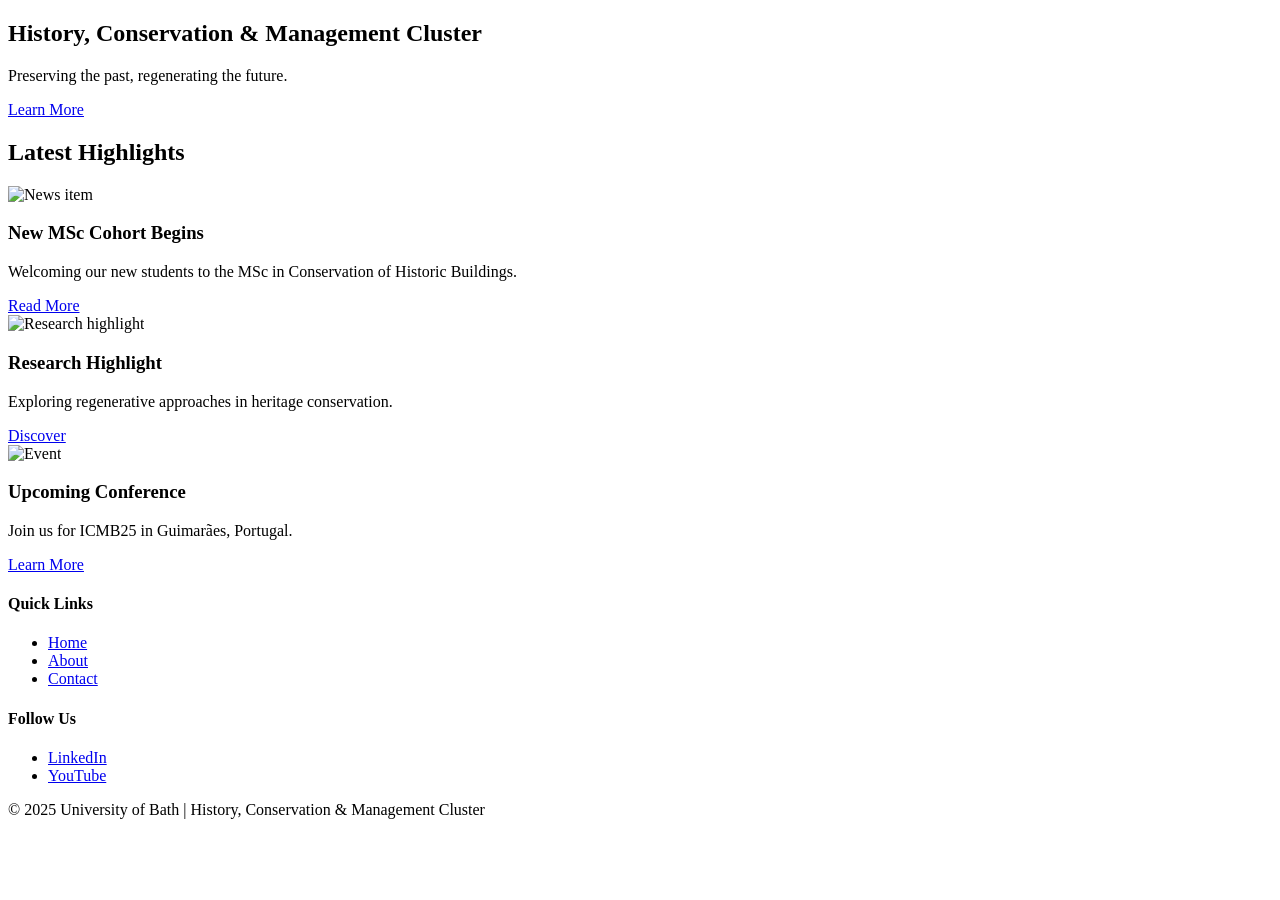
==== index.html @ 6ec9c548 "Create index.html" ====
<!DOCTYPE html>
<section class="hero full-screen">
<div class="hero-content">
<h1>History, Conservation & Management Cluster</h1>
<p>Preserving the past, regenerating the future.</p>
<a href="about.html" class="btn">Learn More</a>
</div>
</section>


<!-- Highlights Grid -->
<main class="content-grid">
<section class="grid-section">
<h2>Latest Highlights</h2>
<div class="grid">
<article class="card">
<img src="assets/images/news-placeholder.jpg" alt="News item">
<h3>New MSc Cohort Begins</h3>
<p>Welcoming our new students to the MSc in Conservation of Historic Buildings.</p>
<a href="news.html">Read More</a>
</article>
<article class="card">
<img src="assets/images/research-placeholder.jpg" alt="Research highlight">
<h3>Research Highlight</h3>
<p>Exploring regenerative approaches in heritage conservation.</p>
<a href="research.html">Discover</a>
</article>
<article class="card">
<img src="assets/images/event-placeholder.jpg" alt="Event">
<h3>Upcoming Conference</h3>
<p>Join us for ICMB25 in Guimarães, Portugal.</p>
<a href="news.html">Learn More</a>
</article>
</div>
</section>
</main>


<!-- Footer -->
<footer class="footer">
<div class="footer-grid">
<div>
<h4>Quick Links</h4>
<ul>
<li><a href="index.html">Home</a></li>
<li><a href="about.html">About</a></li>
<li><a href="contact.html">Contact</a></li>
</ul>
</div>
<div>
<h4>Follow Us</h4>
<ul class="social">
<li><a href="#">LinkedIn</a></li>
<li><a href="#">YouTube</a></li>
</ul>
</div>
<div>
<p>&copy; 2025 University of Bath | History, Conservation & Management Cluster</p>
</div>
</div>
</footer>
</body>
</html>
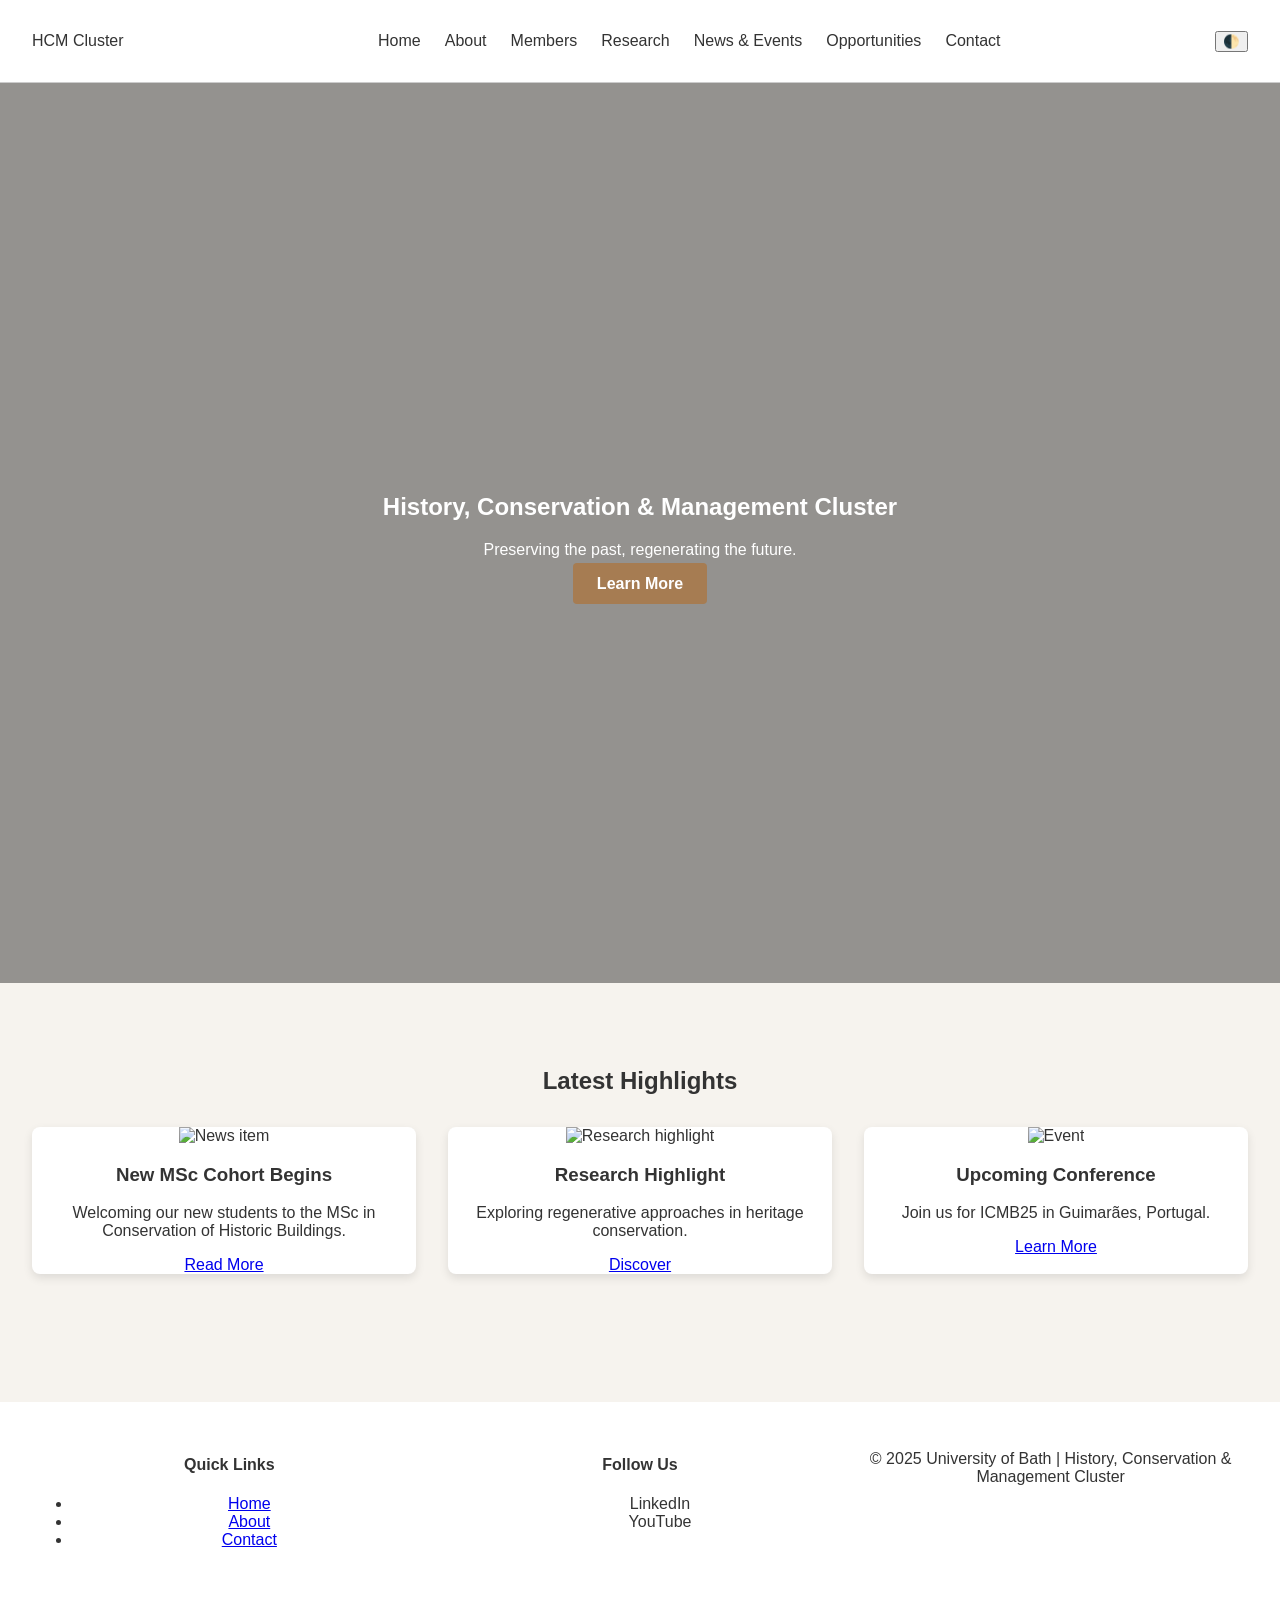
==== commit 78a40fc4: "Created basic html, css and js files" ====
--- a/index.html
+++ b/index.html
@@ -1,63 +1,89 @@
 <!DOCTYPE html>
-<section class="hero full-screen">
-<div class="hero-content">
-<h1>History, Conservation & Management Cluster</h1>
-<p>Preserving the past, regenerating the future.</p>
-<a href="about.html" class="btn">Learn More</a>
-</div>
-</section>
+<html lang="en">
+    <head>
+        <meta charset="UTF-8">
+        <meta name="viewport" content="width=device-width, initial-scale=1.0">
+        <title>History, Conservation & Management Cluster</title>
+        <link rel="stylesheet" href="css/style.css">
+        <script defer src="js/main.js"></script>
+    </head>
 
+    <body>
+        <!-- Header -->
+        <header class="navbar">
+            <div class="logo">HCM Cluster</div>
+            <nav>
+                <ul class="nav-links">
+                    <li><a href="index.html">Home</a></li>
+                    <li><a href="about.html">About</a></li>
+                    <li><a href="members.html">Members</a></li>
+                    <li><a href="research.html">Research</a></li>
+                    <li><a href="news.html">News & Events</a></li>
+                    <li><a href="opportunities.html">Opportunities</a></li>
+                    <li><a href="contact.html">Contact</a></li>
+                </ul>
+            </nav>
+            <button id="theme-toggle" aria-label="Toggle dark/light mode">🌓</button>
+        </header>
 
-<!-- Highlights Grid -->
-<main class="content-grid">
-<section class="grid-section">
-<h2>Latest Highlights</h2>
-<div class="grid">
-<article class="card">
-<img src="assets/images/news-placeholder.jpg" alt="News item">
-<h3>New MSc Cohort Begins</h3>
-<p>Welcoming our new students to the MSc in Conservation of Historic Buildings.</p>
-<a href="news.html">Read More</a>
-</article>
-<article class="card">
-<img src="assets/images/research-placeholder.jpg" alt="Research highlight">
-<h3>Research Highlight</h3>
-<p>Exploring regenerative approaches in heritage conservation.</p>
-<a href="research.html">Discover</a>
-</article>
-<article class="card">
-<img src="assets/images/event-placeholder.jpg" alt="Event">
-<h3>Upcoming Conference</h3>
-<p>Join us for ICMB25 in Guimarães, Portugal.</p>
-<a href="news.html">Learn More</a>
-</article>
-</div>
-</section>
-</main>
+        <!-- Hero Section -->
+        <section class="hero full-screen">
+            <div class="hero-content">
+                <h1>History, Conservation & Management Cluster</h1>
+                <p>Preserving the past, regenerating the future.</p>
+                <a href="about.html" class="btn">Learn More</a>
+            </div>
+        </section>
 
+        <!-- Highlights Grid -->
+        <main class="content-grid">
+            <section class="grid-section">
+                <h2>Latest Highlights</h2>
+                <div class="grid">
+                    <article class="card">
+                        <img src="assets/images/news-placeholder.jpg" alt="News item">
+                        <h3>New MSc Cohort Begins</h3>
+                        <p>Welcoming our new students to the MSc in Conservation of Historic Buildings.</p>
+                        <a href="news.html">Read More</a>
+                    </article>
+                    <article class="card">
+                        <img src="assets/images/research-placeholder.jpg" alt="Research highlight">
+                        <h3>Research Highlight</h3>
+                        <p>Exploring regenerative approaches in heritage conservation.</p>
+                        <a href="research.html">Discover</a>
+                    </article>
+                        <article class="card">
+                        <img src="assets/images/event-placeholder.jpg" alt="Event">
+                        <h3>Upcoming Conference</h3>
+                        <p>Join us for ICMB25 in Guimarães, Portugal.</p>
+                        <a href="news.html">Learn More</a>
+                    </article>
+                </div>
+            </section>
+        </main>
 
-<!-- Footer -->
-<footer class="footer">
-<div class="footer-grid">
-<div>
-<h4>Quick Links</h4>
-<ul>
-<li><a href="index.html">Home</a></li>
-<li><a href="about.html">About</a></li>
-<li><a href="contact.html">Contact</a></li>
-</ul>
-</div>
-<div>
-<h4>Follow Us</h4>
-<ul class="social">
-<li><a href="#">LinkedIn</a></li>
-<li><a href="#">YouTube</a></li>
-</ul>
-</div>
-<div>
-<p>&copy; 2025 University of Bath | History, Conservation & Management Cluster</p>
-</div>
-</div>
-</footer>
-</body>
-</html>
+        <!-- Footer -->
+        <footer class="footer">
+            <div class="footer-grid">
+                <div>
+                    <h4>Quick Links</h4>
+                    <ul>
+                        <li><a href="index.html">Home</a></li>
+                        <li><a href="about.html">About</a></li>
+                        <li><a href="contact.html">Contact</a></li>
+                    </ul>
+                </div>
+                <div>
+                    <h4>Follow Us</h4>
+                    <ul class="social">
+                        <li><a href="#">LinkedIn</a></li>
+                        <li><a href="#">YouTube</a></li>
+                    </ul>
+                </div>
+                <div>
+                    <p>&copy; 2025 University of Bath | History, Conservation & Management Cluster</p>
+                </div>
+            </div>
+        </footer>
+    </body>
+</html>
--- a/css/style.css
+++ b/css/style.css
@@ -0,0 +1,130 @@
+:root {
+--bg-color: #f6f3ee;
+--text-color: #333;
+--accent-color: #a67c52;
+--card-bg: #fff;
+}
+
+[data-theme="dark"] {
+--bg-color: #1c1b19;
+--text-color: #f5f5f5;
+--accent-color: #d4b483;
+--card-bg: #2a2927;
+}
+
+body {
+margin: 0;
+font-family: 'Inter', sans-serif;
+background-color: var(--bg-color);
+color: var(--text-color);
+transition: background 0.3s ease, color 0.3s ease;
+}
+
+.navbar {
+display: flex;
+justify-content: space-between;
+align-items: center;
+padding: 1rem 2rem;
+background: var(--card-bg);
+border-bottom: 1px solid #ccc;
+}
+
+.nav-links {
+display: flex;
+list-style: none;
+gap: 1.5rem;
+}
+
+.nav-links a {
+text-decoration: none;
+color: var(--text-color);
+font-weight: 500;
+}
+
+.hero {
+display: flex;
+justify-content: center;
+align-items: center;
+text-align: center;
+height: 100vh;
+background: url('../assets/images/hero-placeholder.jpg') center/cover no-repeat;
+color: #fff;
+position: relative;
+}
+
+.hero::after {
+content: '';
+position: absolute;
+top: 0;
+left: 0;
+right: 0;
+bottom: 0;
+background: rgba(0, 0, 0, 0.4);
+}
+
+.hero-content {
+position: relative;
+z-index: 1;
+}
+
+.btn {
+background: var(--accent-color);
+color: #fff;
+padding: 0.75rem 1.5rem;
+border: none;
+border-radius: 4px;
+text-decoration: none;
+font-weight: bold;
+}
+
+.grid-section {
+padding: 4rem 2rem;
+text-align: center;
+}
+
+.grid {
+display: grid;
+grid-template-columns: repeat(auto-fit, minmax(280px, 1fr));
+gap: 2rem;
+margin-top: 2rem;
+}
+
+.card {
+background: var(--card-bg);
+border-radius: 8px;
+box-shadow: 0 4px 10px rgba(0, 0, 0, 0.1);
+overflow: hidden;
+transition: transform 0.2s ease;
+}
+
+.card:hover {
+transform: translateY(-5px);
+}
+
+.card img {
+width: 100%;
+height: 180px;
+object-fit: cover;
+}
+
+.footer {
+background: var(--card-bg);
+padding: 2rem;
+margin-top: 4rem;
+}
+
+.footer-grid {
+display: grid;
+grid-template-columns: repeat(auto-fit, minmax(200px, 1fr));
+gap: 1rem;
+text-align: center;
+}
+
+.social li {
+list-style: none;
+}
+
+.social a {
+text-decoration: none;
+color: var(--text-color);
+}
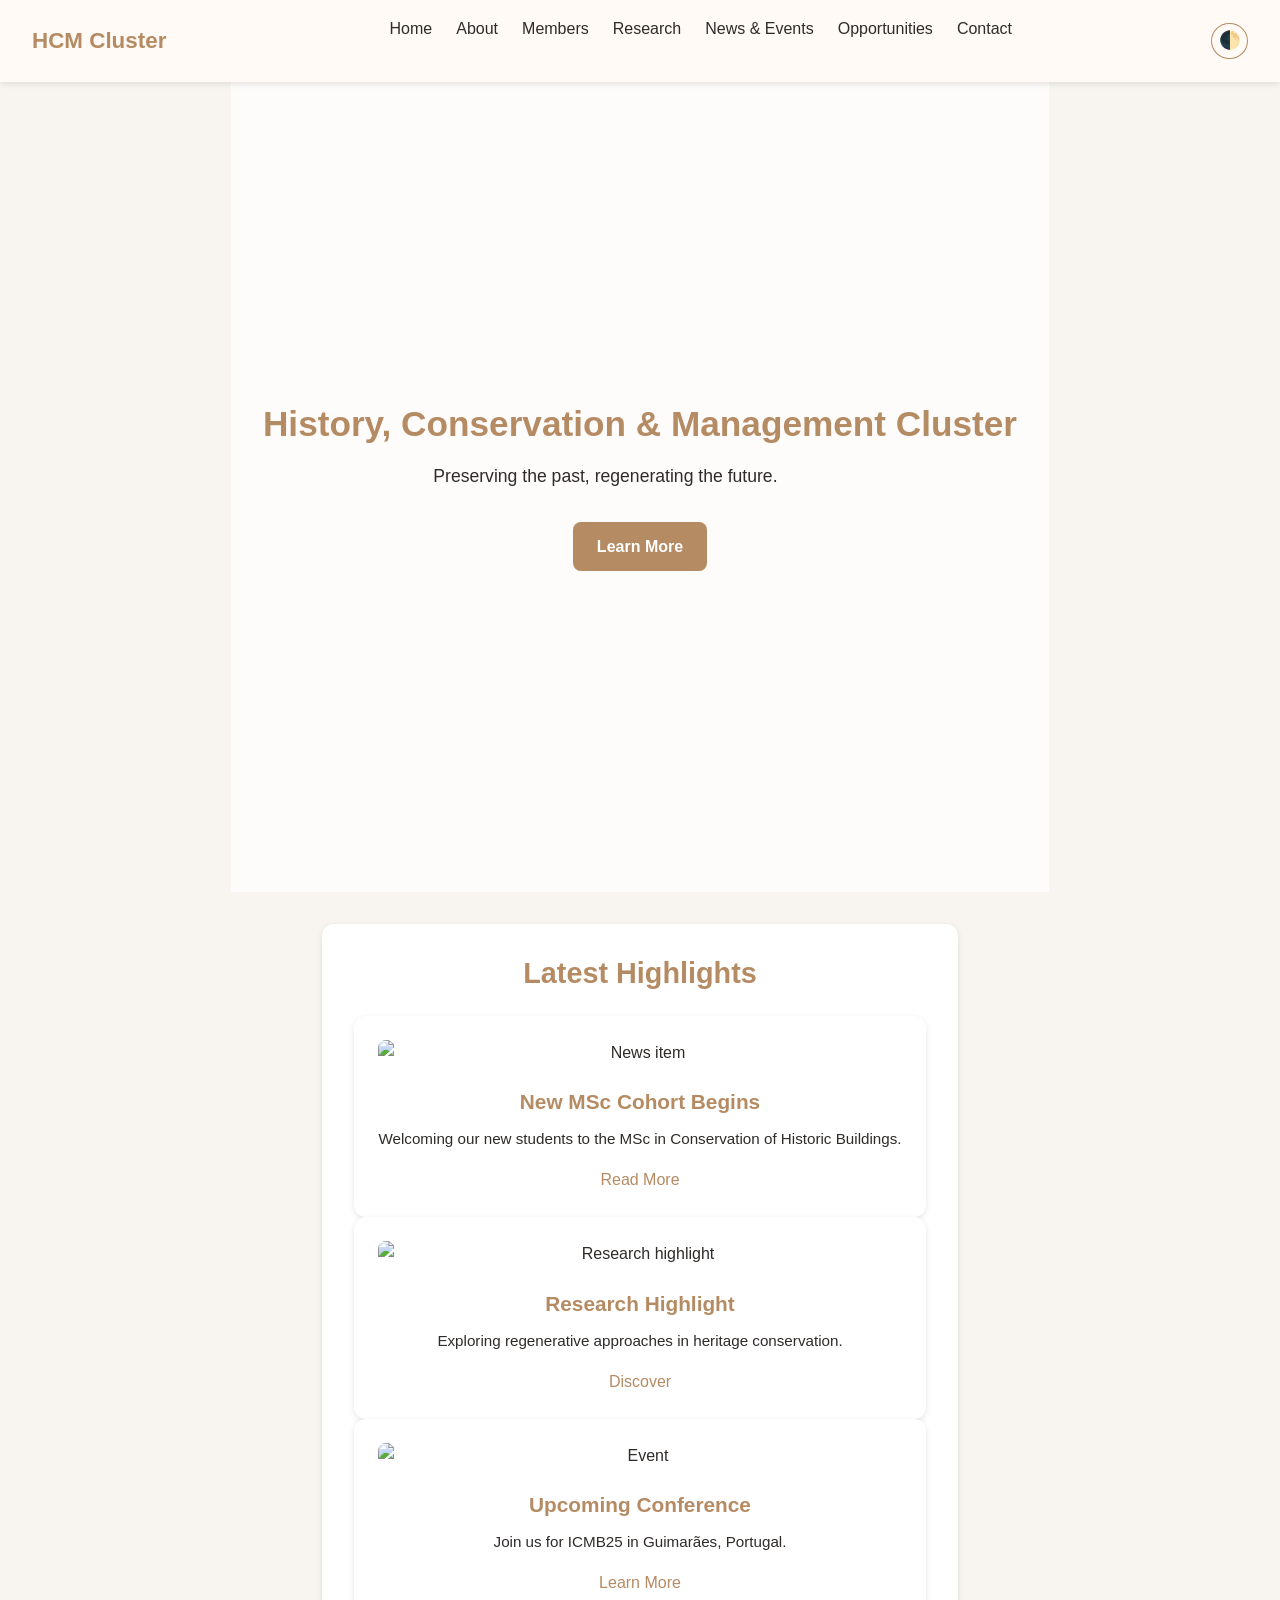
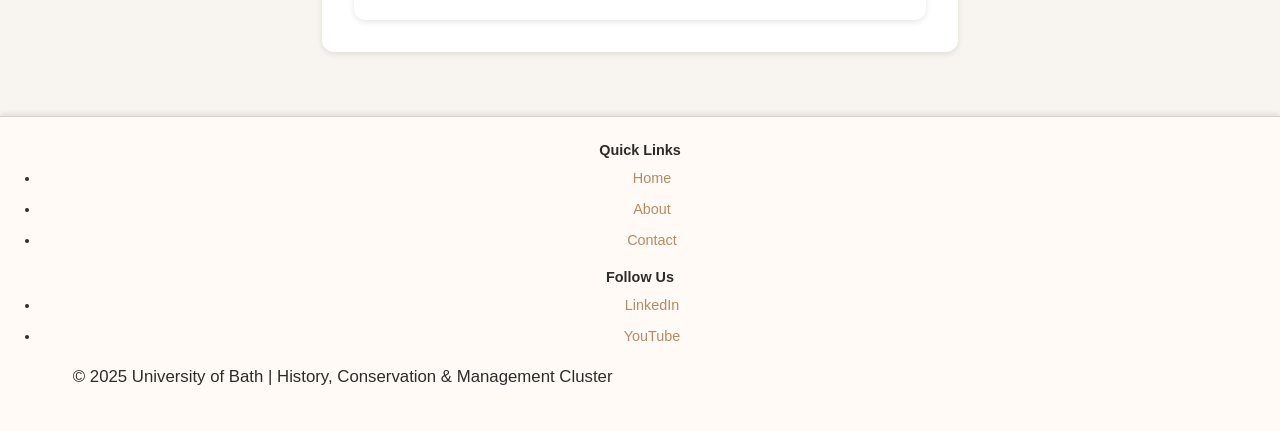
==== commit bc43cecb: "Initial population of all website pages, css and js files" ====
--- a/index.html
+++ b/index.html
@@ -3,7 +3,8 @@
     <head>
         <meta charset="UTF-8">
         <meta name="viewport" content="width=device-width, initial-scale=1.0">
-        <title>History, Conservation & Management Cluster</title>
+        <meta name="description" content="Home of the History, Conservation and Management Cluster at the University of Bath." />
+        <title>Home | History, Conservation & Management Cluster</title>
         <link rel="stylesheet" href="css/style.css">
         <script defer src="js/main.js"></script>
     </head>
@@ -22,6 +23,11 @@
                     <li><a href="opportunities.html">Opportunities</a></li>
                     <li><a href="contact.html">Contact</a></li>
                 </ul>
+                <button id="nav-toggle" class="nav-toggle" aria-label="Toggle navigation">
+                    <span class="bar"></span>
+                    <span class="bar"></span>
+                    <span class="bar"></span>
+                </button>
             </nav>
             <button id="theme-toggle" aria-label="Toggle dark/light mode">🌓</button>
         </header>
--- a/css/style.css
+++ b/css/style.css
@@ -1,130 +1,1999 @@
+/* ==============================
+   GLOBAL STYLES & THEME COLORS
+============================== */
+
 :root {
---bg-color: #f6f3ee;
---text-color: #333;
---accent-color: #a67c52;
---card-bg: #fff;
+  --bg-color: #f8f4ef;
+  --text-color: #2e2b29;
+  --accent-color: #b58b63;
+  --card-bg: #ffffff;
+  --header-bg: #fffaf5;
+  --shadow: rgba(0, 0, 0, 0.1);
 }
 
 [data-theme="dark"] {
---bg-color: #1c1b19;
---text-color: #f5f5f5;
---accent-color: #d4b483;
---card-bg: #2a2927;
+  --bg-color: #1f1b18;
+  --text-color: #f4f2ef;
+  --accent-color: #d4a676;
+  --card-bg: #2a2521;
+  --header-bg: #25201c;
+  --shadow: rgba(0, 0, 0, 0.4);
+}
+
+/* ==============================
+   BASE RESET
+============================== */
+
+* {
+  margin: 0;
+  padding: 0;
+  box-sizing: border-box;
 }
 
 body {
-margin: 0;
-font-family: 'Inter', sans-serif;
-background-color: var(--bg-color);
-color: var(--text-color);
-transition: background 0.3s ease, color 0.3s ease;
-}
+  font-family: "Inter", Arial, sans-serif;
+  background-color: var(--bg-color);
+  color: var(--text-color);
+  line-height: 1.6;
+  min-height: 100vh;
+  display: flex;
+  flex-direction: column;
+  transition: background-color 0.3s, color 0.3s;
+}
+
+img {
+  max-width: 100%;
+  height: auto;
+  border-radius: 0.5rem;
+}
+
+/* ==============================
+   HEADER / NAVIGATION
+============================== */
 
 .navbar {
-display: flex;
-justify-content: space-between;
-align-items: center;
-padding: 1rem 2rem;
-background: var(--card-bg);
-border-bottom: 1px solid #ccc;
+  display: flex;
+  justify-content: space-between;
+  align-items: center;
+  background-color: var(--header-bg);
+  padding: 1rem 2rem;
+  box-shadow: 0 2px 6px var(--shadow);
+  position: sticky;
+  top: 0;
+  z-index: 1000;
+}
+
+.logo {
+  font-size: 1.4rem;
+  font-weight: 700;
+  color: var(--accent-color);
 }
 
 .nav-links {
-display: flex;
-list-style: none;
-gap: 1.5rem;
+  list-style: none;
+  display: flex;
+  gap: 1.5rem;
 }
 
 .nav-links a {
-text-decoration: none;
-color: var(--text-color);
-font-weight: 500;
-}
+  text-decoration: none;
+  color: var(--text-color);
+  font-weight: 500;
+  position: relative;
+  transition: color 0.3s ease;
+}
+
+.nav-links a::after {
+  content: "";
+  position: absolute;
+  left: 0;
+  bottom: -3px;
+  width: 0%;
+  height: 2px;
+  background-color: var(--accent-color);
+  transition: width 0.3s ease;
+}
+
+.nav-links a:hover {
+  color: var(--accent-color);
+}
+
+.nav-links a:hover::after {
+  width: 100%;
+}
+
+#theme-toggle {
+  border: 1px solid var(--accent-color);
+  background: transparent;
+  border-radius: 50%;
+  padding: 0.4rem;
+  cursor: pointer;
+  font-size: 1.1rem;
+  color: var(--text-color);
+  transition: background-color 0.3s;
+}
+
+#theme-toggle:hover {
+  background-color: var(--accent-color);
+  color: #fff;
+}
+
+/* ==============================
+   HERO SECTION
+============================== */
 
 .hero {
-display: flex;
-justify-content: center;
-align-items: center;
-text-align: center;
-height: 100vh;
-background: url('../assets/images/hero-placeholder.jpg') center/cover no-repeat;
-color: #fff;
-position: relative;
-}
-
-.hero::after {
-content: '';
-position: absolute;
-top: 0;
-left: 0;
-right: 0;
-bottom: 0;
-background: rgba(0, 0, 0, 0.4);
+  display: flex;
+  justify-content: center;
+  align-items: center;
+  text-align: center;
+  background: linear-gradient(
+      rgba(255, 255, 255, 0.75),
+      rgba(255, 255, 255, 0.75)
+    ),
+    url("../assets/images/hero-placeholder.jpg") center/cover no-repeat;
+  color: var(--text-color);
+  padding: 4rem 2rem;
+}
+
+[data-theme="dark"] .hero {
+  background: linear-gradient(
+      rgba(31, 27, 24, 0.7),
+      rgba(31, 27, 24, 0.7)
+    ),
+    url("../assets/images/hero-placeholder.jpg") center/cover no-repeat;
+}
+
+.full-screen {
+  min-height: 90vh;
 }
 
 .hero-content {
-position: relative;
-z-index: 1;
-}
+  max-width: 800px;
+}
+
+.hero h1 {
+  font-size: 2.2rem;
+  margin-bottom: 1rem;
+  color: var(--accent-color);
+}
+
+.hero p {
+  font-size: 1.1rem;
+  margin-bottom: 2rem;
+}
+
+/* ==============================
+   BUTTONS
+============================== */
 
 .btn {
-background: var(--accent-color);
-color: #fff;
-padding: 0.75rem 1.5rem;
-border: none;
-border-radius: 4px;
-text-decoration: none;
-font-weight: bold;
+  display: inline-block;
+  background-color: var(--accent-color);
+  color: #fff;
+  padding: 0.75rem 1.5rem;
+  border-radius: 0.5rem;
+  text-decoration: none;
+  font-weight: 600;
+  transition: background-color 0.3s ease;
+}
+
+.btn:hover {
+  background-color: #8d6b4d;
+}
+
+/* ==============================
+   HIGHLIGHTS GRID SECTION
+============================== */
+
+.content-grid {
+  display: grid;
+  grid-template-columns: 1fr;
+  gap: 2rem;
+  max-width: 1200px;
+  margin: 0 auto;
+  padding: 3rem 1.5rem;
 }
 
 .grid-section {
-padding: 4rem 2rem;
-text-align: center;
-}
-
-.grid {
-display: grid;
-grid-template-columns: repeat(auto-fit, minmax(280px, 1fr));
-gap: 2rem;
-margin-top: 2rem;
+  background-color: var(--card-bg);
+  padding: 2rem;
+  border-radius: 0.75rem;
+  box-shadow: 0 2px 6px var(--shadow);
+  transition: transform 0.2s ease-in-out, box-shadow 0.2s ease-in-out;
+}
+
+.grid-section:hover {
+  transform: translateY(-3px);
+  box-shadow: 0 4px 10px var(--shadow);
+}
+
+.grid-section h2 {
+  color: var(--accent-color);
+  margin-bottom: 1.5rem;
+  text-align: center;
+  font-size: 1.8rem;
+}
+
+/* Grid of cards inside sections */
+.grid-3 {
+  display: grid;
+  grid-template-columns: repeat(auto-fit, minmax(280px, 1fr));
+  gap: 1.5rem;
 }
 
 .card {
-background: var(--card-bg);
-border-radius: 8px;
-box-shadow: 0 4px 10px rgba(0, 0, 0, 0.1);
-overflow: hidden;
-transition: transform 0.2s ease;
+  background-color: var(--card-bg);
+  border-radius: 0.75rem;
+  padding: 1.5rem;
+  box-shadow: 0 2px 6px var(--shadow);
+  transition: transform 0.25s ease, box-shadow 0.25s ease;
+  text-align: center;
+  display: flex;
+  flex-direction: column;
+  justify-content: space-between;
 }
 
 .card:hover {
-transform: translateY(-5px);
+  transform: translateY(-4px);
+  box-shadow: 0 4px 10px var(--shadow);
 }
 
 .card img {
-width: 100%;
-height: 180px;
-object-fit: cover;
-}
-
-.footer {
-background: var(--card-bg);
-padding: 2rem;
-margin-top: 4rem;
-}
-
-.footer-grid {
-display: grid;
-grid-template-columns: repeat(auto-fit, minmax(200px, 1fr));
-gap: 1rem;
-text-align: center;
-}
-
-.social li {
-list-style: none;
-}
-
-.social a {
-text-decoration: none;
-color: var(--text-color);
-}+  width: 100%;
+  border-radius: 0.5rem;
+  margin-bottom: 1rem;
+}
+
+.card h3 {
+  color: var(--accent-color);
+  font-size: 1.3rem;
+  margin-bottom: 0.75rem;
+}
+
+.card p {
+  font-size: 0.95rem;
+  margin-bottom: 1rem;
+}
+
+.card .btn {
+  align-self: center;
+}
+
+/* ==============================
+   FOOTER
+============================== */
+
+footer,
+.site-footer {
+  background-color: var(--header-bg);
+  color: var(--text-color);
+  text-align: center;
+  padding: 1.5rem 1rem;
+  font-size: 0.9rem;
+  border-top: 1px solid var(--secondary-color, #d8d2c9);
+  box-shadow: 0 -2px 6px var(--shadow);
+}
+
+footer a {
+  color: var(--accent-color);
+  text-decoration: none;
+  font-weight: 500;
+}
+
+footer a:hover {
+  text-decoration: underline;
+}
+
+/* ==============================
+   TYPOGRAPHY REFINEMENTS
+============================== */
+
+/* Headings hierarchy */
+h1, h2, h3, h4, h5, h6 {
+  font-family: "Inter", Arial, sans-serif;
+  font-weight: 700;
+  line-height: 1.25;
+  margin-bottom: 0.5rem;
+  color: var(--text-color);
+}
+
+h1 {
+  font-size: 2.2rem;
+  color: var(--accent-color);
+}
+
+h2 {
+  font-size: 1.8rem;
+  color: var(--accent-color);
+}
+
+h3 {
+  font-size: 1.3rem;
+  margin-top: 0.5rem;
+}
+
+p {
+  font-size: 1rem;
+  margin-bottom: 1rem;
+  max-width: 70ch;
+}
+
+strong {
+  color: var(--accent-color);
+}
+
+em {
+  font-style: italic;
+}
+
+/* Lists */
+ul, ol {
+  margin-left: 1.5rem;
+  margin-bottom: 1rem;
+}
+
+li {
+  margin-bottom: 0.5rem;
+}
+
+/* Blockquotes */
+blockquote {
+  margin: 1.5rem 0;
+  padding: 1rem 1.5rem;
+  border-left: 4px solid var(--accent-color);
+  background-color: var(--card-bg);
+  font-style: italic;
+}
+
+/* ==============================
+   LINKS
+============================== */
+
+a {
+  color: var(--accent-color);
+  text-decoration: none;
+  transition: color 0.3s ease;
+}
+
+a:hover,
+a:focus {
+  color: #8e6b4f;
+  text-decoration: underline;
+}
+
+a:focus {
+  outline: 2px solid var(--accent-color);
+  outline-offset: 2px;
+}
+
+/* ==============================
+   SECTION SPACING & PAGE LAYOUT
+============================== */
+
+section {
+  padding: 2.5rem 1.5rem;
+  margin: 0 auto;
+  max-width: 1200px;
+}
+
+section + section {
+  margin-top: 2rem;
+}
+
+.intro {
+  text-align: center;
+  margin-bottom: 2rem;
+}
+
+.intro h2 {
+  font-size: 1.9rem;
+  margin-bottom: 0.75rem;
+}
+
+.intro p {
+  margin: 0 auto 1rem;
+  max-width: 70ch;
+}
+
+/* Cards and content blocks for secondary pages */
+.card-content {
+  text-align: left;
+}
+
+.date {
+  font-size: 0.9rem;
+  color: var(--text-color);
+  opacity: 0.8;
+}
+
+/* Tables (for possible resource or publication listings) */
+table {
+  width: 100%;
+  border-collapse: collapse;
+  margin-bottom: 2rem;
+  background-color: var(--card-bg);
+  box-shadow: 0 2px 4px var(--shadow);
+}
+
+th, td {
+  padding: 0.75rem 1rem;
+  border-bottom: 1px solid var(--secondary-color, #ddd0c5);
+}
+
+th {
+  background-color: var(--header-bg);
+  text-align: left;
+  color: var(--accent-color);
+  font-weight: 600;
+}
+
+/* ==============================
+   SECTION HEADERS / HERO REUSE
+============================== */
+
+.hero-section {
+  text-align: center;
+  padding: 6rem 1.5rem 4rem;
+  background-color: var(--card-bg);
+  border-bottom: 1px solid var(--secondary-color, #e0d5c1);
+}
+
+.hero-section h1 {
+  font-size: 2.4rem;
+  color: var(--accent-color);
+  margin-bottom: 1rem;
+}
+
+.hero-section p {
+  font-size: 1.1rem;
+  margin: 0 auto;
+  max-width: 65ch;
+  color: var(--text-color);
+}
+
+/* ==============================
+   FORMS (Contact Page)
+============================== */
+
+.contact-page {
+  display: grid;
+  gap: 2.5rem;
+  align-items: start;
+}
+
+.contact-form-section,
+.contact-info,
+.map-section {
+  background-color: var(--card-bg);
+  border-radius: 0.75rem;
+  box-shadow: 0 2px 6px var(--shadow);
+  padding: 2rem;
+}
+
+.contact-form {
+  display: grid;
+  gap: 1rem;
+}
+
+.form-grid {
+  display: grid;
+  gap: 1rem;
+}
+
+.form-group {
+  display: flex;
+  flex-direction: column;
+}
+
+.form-group.full-width {
+  grid-column: 1 / -1;
+}
+
+label {
+  font-weight: 600;
+  margin-bottom: 0.5rem;
+  color: var(--text-color);
+}
+
+input,
+textarea,
+select {
+  font-family: inherit;
+  font-size: 1rem;
+  color: var(--text-color);
+  background-color: var(--bg-color);
+  border: 1px solid var(--secondary-color, #d8d2c9);
+  border-radius: 0.5rem;
+  padding: 0.75rem;
+  transition: border-color 0.3s, background-color 0.3s;
+}
+
+input:focus,
+textarea:focus,
+select:focus {
+  outline: none;
+  border-color: var(--accent-color);
+  background-color: var(--card-bg);
+}
+
+button[type="submit"],
+.contact-form .btn {
+  justify-self: start;
+  width: fit-content;
+}
+
+/* Map placeholder */
+.map-placeholder {
+  border: 2px dashed var(--secondary-color, #cfc3b5);
+  padding: 2rem;
+  text-align: center;
+  font-style: italic;
+  color: var(--text-color);
+  opacity: 0.8;
+  border-radius: 0.75rem;
+}
+
+/* ==============================
+   GRID REFINEMENTS (Members, Research, News)
+============================== */
+
+.opportunity-grid,
+.news-grid,
+.member-grid,
+.research-grid {
+  display: grid;
+  grid-template-columns: repeat(auto-fit, minmax(280px, 1fr));
+  gap: 1.5rem;
+  margin-top: 1rem;
+}
+
+.member-grid .card img {
+  border-radius: 50%;
+  width: 120px;
+  height: 120px;
+  object-fit: cover;
+  margin: 0 auto 1rem;
+}
+
+.member-grid .card h3 {
+  font-size: 1.2rem;
+  color: var(--accent-color);
+  margin-bottom: 0.5rem;
+}
+
+.member-grid .card p {
+  font-size: 0.95rem;
+  opacity: 0.9;
+}
+
+/* Research & News cards */
+.research-grid .card,
+.news-grid .card {
+  text-align: left;
+}
+
+.research-grid .card img,
+.news-grid .card img,
+.opportunity-grid .card img {
+  border-radius: 0.5rem;
+}
+
+.card-content {
+  display: flex;
+  flex-direction: column;
+  gap: 0.5rem;
+}
+
+.card-content h3 {
+  margin-top: 0.5rem;
+}
+
+.card-content .btn {
+  align-self: flex-start;
+}
+
+/* ==============================
+   ACCESSIBILITY & INTERACTIONS
+============================== */
+
+.btn:focus,
+input:focus,
+textarea:focus,
+a:focus {
+  outline: 2px solid var(--accent-color);
+  outline-offset: 3px;
+}
+
+::selection {
+  background-color: var(--accent-color);
+  color: #fff;
+}
+
+/* ==============================
+   MOBILE NAVIGATION STYLING
+============================== */
+
+.nav-toggle {
+  display: none;
+  flex-direction: column;
+  justify-content: space-between;
+  width: 26px;
+  height: 18px;
+  background: none;
+  border: none;
+  cursor: pointer;
+  padding: 0;
+  z-index: 1001;
+}
+
+.nav-toggle .bar {
+  height: 3px;
+  width: 100%;
+  background-color: var(--text-color);
+  border-radius: 2px;
+  transition: all 0.3s ease;
+}
+
+/* Transform into "X" when open */
+.nav-toggle.open .bar:nth-child(1) {
+  transform: rotate(45deg) translate(5px, 5px);
+}
+.nav-toggle.open .bar:nth-child(2) {
+  opacity: 0;
+}
+.nav-toggle.open .bar:nth-child(3) {
+  transform: rotate(-45deg) translate(5px, -5px);
+}
+
+/* ==============================
+   ABOUT PAGE LAYOUT
+============================== */
+
+.about-page {
+  display: grid;
+  gap: 3rem;
+  padding: 2rem 1rem 4rem;
+  max-width: 1200px;
+  margin: 0 auto;
+}
+
+/* Ensure hero matches site theme */
+.about-page .hero {
+  background: linear-gradient(
+      rgba(255, 255, 255, 0.8),
+      rgba(255, 255, 255, 0.8)
+    ),
+    url("images/about-hero-placeholder.jpg") center/cover no-repeat;
+  border-radius: 0.75rem;
+  padding: 5rem 2rem;
+}
+
+[data-theme="dark"] .about-page .hero {
+  background: linear-gradient(
+      rgba(31, 27, 24, 0.8),
+      rgba(31, 27, 24, 0.8)
+    ),
+    url("images/about-hero-placeholder.jpg") center/cover no-repeat;
+}
+
+.about-page .hero-content {
+  max-width: 800px;
+  margin: 0 auto;
+  text-align: center;
+}
+
+.about-page .hero h1 {
+  font-size: 2.2rem;
+  color: var(--accent-color);
+  margin-bottom: 1rem;
+}
+
+.about-page .hero p {
+  font-size: 1.1rem;
+  line-height: 1.7;
+}
+
+/* ==============================
+   GRID SECTIONS (Focus Areas)
+============================== */
+
+.about-page .grid-section {
+  text-align: center;
+  background-color: var(--card-bg);
+  border-radius: 0.75rem;
+  box-shadow: 0 2px 6px var(--shadow);
+  padding: 2rem 1.5rem;
+}
+
+.about-page .grid-section h2 {
+  margin-bottom: 2rem;
+}
+
+.about-page .card {
+  background-color: var(--card-bg);
+  padding: 1.5rem;
+  border-radius: 0.75rem;
+  box-shadow: 0 2px 6px var(--shadow);
+  transition: transform 0.3s ease, box-shadow 0.3s ease;
+}
+
+.about-page .card:hover {
+  transform: translateY(-4px);
+  box-shadow: 0 4px 10px var(--shadow);
+}
+
+.about-page .card h3 {
+  color: var(--accent-color);
+  margin-bottom: 0.75rem;
+}
+
+/* ==============================
+   MISSION & VISION
+============================== */
+
+.mission-section,
+.vision-section {
+  background-color: var(--card-bg);
+  padding: 2.5rem 2rem;
+  border-radius: 0.75rem;
+  box-shadow: 0 2px 6px var(--shadow);
+}
+
+.mission-section h2,
+.vision-section h2 {
+  text-align: center;
+  margin-bottom: 1rem;
+}
+
+.mission-section p,
+.vision-section p {
+  max-width: 75ch;
+  margin: 0 auto;
+  text-align: center;
+  font-size: 1.05rem;
+}
+
+/* ==============================
+   STATISTICS SECTION
+============================== */
+
+.stats-section {
+  display: grid;
+  grid-template-columns: repeat(auto-fit, minmax(220px, 1fr));
+  gap: 1.5rem;
+  text-align: center;
+}
+
+.stat-card {
+  background-color: var(--card-bg);
+  border-radius: 0.75rem;
+  padding: 2rem 1rem;
+  box-shadow: 0 2px 6px var(--shadow);
+  transition: transform 0.3s ease;
+}
+
+.stat-card:hover {
+  transform: translateY(-4px);
+}
+
+.stat-card h3 {
+  font-size: 2.2rem;
+  color: var(--accent-color);
+  margin-bottom: 0.5rem;
+}
+
+.stat-card p {
+  font-size: 1rem;
+  opacity: 0.85;
+}
+
+/* ==============================
+   MEMBERS PAGE LAYOUT
+============================== */
+
+.members-page {
+  display: grid;
+  gap: 3rem;
+  padding: 2rem 1rem 4rem;
+  max-width: 1200px;
+  margin: 0 auto;
+}
+
+/* Hero section reuse */
+.members-page .hero {
+  background: linear-gradient(
+      rgba(255, 255, 255, 0.85),
+      rgba(255, 255, 255, 0.85)
+    ),
+    url("images/members-hero-placeholder.jpg") center/cover no-repeat;
+  border-radius: 0.75rem;
+  padding: 5rem 2rem;
+  text-align: center;
+}
+
+[data-theme="dark"] .members-page .hero {
+  background: linear-gradient(
+      rgba(31, 27, 24, 0.85),
+      rgba(31, 27, 24, 0.85)
+    ),
+    url("images/members-hero-placeholder.jpg") center/cover no-repeat;
+}
+
+.members-page .hero-content {
+  max-width: 800px;
+  margin: 0 auto;
+}
+
+.members-page .hero h1 {
+  font-size: 2.2rem;
+  color: var(--accent-color);
+  margin-bottom: 1rem;
+}
+
+.members-page .hero p {
+  font-size: 1.1rem;
+  line-height: 1.7;
+}
+
+/* ==============================
+   GRID SECTIONS (General)
+============================== */
+
+.members-page .grid-section {
+  background-color: var(--card-bg);
+  border-radius: 0.75rem;
+  box-shadow: 0 2px 6px var(--shadow);
+  padding: 2rem 1.5rem 3rem;
+}
+
+.members-page .grid-section h2 {
+  text-align: center;
+  margin-bottom: 2rem;
+  color: var(--accent-color);
+}
+
+/* ==============================
+   MEMBER CARDS
+============================== */
+
+.members-grid {
+  display: grid;
+  grid-template-columns: repeat(auto-fit, minmax(280px, 1fr));
+  gap: 2rem;
+}
+
+.member-card {
+  background-color: var(--card-bg);
+  border-radius: 0.75rem;
+  box-shadow: 0 2px 6px var(--shadow);
+  padding: 1.5rem;
+  text-align: center;
+  transition: transform 0.3s ease, box-shadow 0.3s ease;
+}
+
+.member-card:hover {
+  transform: translateY(-5px);
+  box-shadow: 0 4px 12px var(--shadow);
+}
+
+.member-card img {
+  width: 100%;
+  height: 220px;
+  object-fit: cover;
+  border-radius: 0.75rem;
+  margin-bottom: 1rem;
+  filter: brightness(0.98);
+}
+
+[data-theme="dark"] .member-card img {
+  filter: brightness(0.85);
+}
+
+.member-card h3 {
+  color: var(--accent-color);
+  font-size: 1.2rem;
+  margin-bottom: 0.25rem;
+}
+
+.member-card p {
+  font-size: 0.95rem;
+  margin-bottom: 0.5rem;
+}
+
+.member-card .member-bio {
+  font-size: 0.9rem;
+  line-height: 1.6;
+  color: var(--text-secondary);
+  margin: 0.5rem 0 1rem;
+}
+
+/* ==============================
+   MEMBER LINKS
+============================== */
+
+.member-links {
+  list-style: none;
+  padding: 0;
+  margin: 0;
+  display: flex;
+  flex-wrap: wrap;
+  justify-content: center;
+  gap: 0.75rem;
+}
+
+.member-links a {
+  display: inline-block;
+  padding: 0.4rem 0.75rem;
+  background-color: var(--accent-color);
+  color: var(--bg-color);
+  border-radius: 0.5rem;
+  text-decoration: none;
+  font-size: 0.9rem;
+  transition: background-color 0.3s ease, color 0.3s ease;
+}
+
+.member-links a:hover {
+  background-color: var(--accent-hover);
+  color: var(--bg-alt);
+}
+
+/* ==============================
+   RESEARCH PAGE STYLES
+============================== */
+
+.research-page,
+main.content-grid {
+  display: grid;
+  gap: 3rem;
+  padding: 2rem 1rem 4rem;
+  max-width: 1200px;
+  margin: 0 auto;
+}
+
+/* ========== HERO SECTION ========== */
+.hero-section {
+  background: linear-gradient(
+      rgba(255, 255, 255, 0.85),
+      rgba(255, 255, 255, 0.85)
+    ),
+    url("images/research-hero-placeholder.jpg") center/cover no-repeat;
+  border-radius: 0.75rem;
+  text-align: center;
+  padding: 5rem 2rem;
+  margin-bottom: 2rem;
+}
+
+[data-theme="dark"] .hero-section {
+  background: linear-gradient(
+      rgba(31, 27, 24, 0.85),
+      rgba(31, 27, 24, 0.85)
+    ),
+    url("images/research-hero-placeholder.jpg") center/cover no-repeat;
+}
+
+.hero-text h1 {
+  color: var(--accent-color);
+  font-size: 2.3rem;
+  margin-bottom: 1rem;
+}
+
+.hero-text p {
+  font-size: 1.1rem;
+  line-height: 1.7;
+}
+
+/* ========== RESEARCH OVERVIEW ========== */
+.research-overview {
+  background-color: var(--card-bg);
+  border-radius: 0.75rem;
+  padding: 2rem 1.5rem;
+  box-shadow: 0 2px 6px var(--shadow);
+}
+
+.research-overview h2 {
+  text-align: center;
+  color: var(--accent-color);
+  margin-bottom: 1rem;
+}
+
+.research-overview p {
+  text-align: center;
+  font-size: 1.05rem;
+  line-height: 1.8;
+  color: var(--text-secondary);
+  max-width: 900px;
+  margin: 0 auto;
+}
+
+/* ========== RESEARCH THEMES ========== */
+.research-themes {
+  display: grid;
+  grid-template-columns: repeat(auto-fit, minmax(280px, 1fr));
+  gap: 2rem;
+}
+
+.research-themes .card {
+  background-color: var(--card-bg);
+  padding: 1.5rem;
+  border-radius: 0.75rem;
+  box-shadow: 0 2px 6px var(--shadow);
+  text-align: center;
+  transition: transform 0.3s ease, box-shadow 0.3s ease;
+}
+
+.research-themes .card:hover {
+  transform: translateY(-5px);
+  box-shadow: 0 4px 12px var(--shadow);
+}
+
+.research-themes h3 {
+  color: var(--accent-color);
+  margin-bottom: 0.75rem;
+}
+
+.research-themes p {
+  font-size: 0.95rem;
+  line-height: 1.6;
+  color: var(--text-secondary);
+  margin-bottom: 1rem;
+}
+
+.research-themes .btn {
+  display: inline-block;
+  background-color: var(--accent-color);
+  color: var(--bg-color);
+  padding: 0.5rem 1rem;
+  border-radius: 0.5rem;
+  text-decoration: none;
+  transition: background-color 0.3s ease;
+}
+
+.research-themes .btn:hover {
+  background-color: var(--accent-hover);
+}
+
+/* ========== RESEARCH PROJECTS ========== */
+.research-projects {
+  background-color: var(--card-bg);
+  border-radius: 0.75rem;
+  box-shadow: 0 2px 6px var(--shadow);
+  padding: 2rem 1.5rem 3rem;
+}
+
+.research-projects h2 {
+  text-align: center;
+  color: var(--accent-color);
+  margin-bottom: 2rem;
+}
+
+.research-projects .grid-2 {
+  display: grid;
+  grid-template-columns: repeat(auto-fit, minmax(320px, 1fr));
+  gap: 2rem;
+}
+
+.research-projects .card {
+  background-color: var(--bg-alt);
+  border-radius: 0.75rem;
+  padding: 1.5rem;
+  box-shadow: 0 1px 4px var(--shadow);
+  transition: transform 0.3s ease, box-shadow 0.3s ease;
+}
+
+.research-projects .card:hover {
+  transform: translateY(-4px);
+  box-shadow: 0 4px 12px var(--shadow);
+}
+
+.research-projects h3 {
+  color: var(--accent-color);
+  margin-bottom: 0.5rem;
+}
+
+.research-projects p {
+  font-size: 0.95rem;
+  color: var(--text-secondary);
+  line-height: 1.6;
+}
+
+/* ========== PUBLICATIONS LIST ========== */
+.research-publications {
+  background-color: var(--card-bg);
+  border-radius: 0.75rem;
+  box-shadow: 0 2px 6px var(--shadow);
+  padding: 2rem 1.5rem;
+}
+
+.research-publications h2 {
+  text-align: center;
+  color: var(--accent-color);
+  margin-bottom: 1.5rem;
+}
+
+.publication-list {
+  list-style: disc;
+  margin-left: 1.5rem;
+  line-height: 1.8;
+  font-size: 0.95rem;
+  color: var(--text-secondary);
+}
+
+.publication-list li {
+  margin-bottom: 0.75rem;
+}
+
+.publication-list em {
+  color: var(--accent-color);
+  font-style: italic;
+}
+
+/* ==============================
+   NEWS PAGE STYLES
+============================== */
+
+.news-page,
+main.content-grid {
+  display: grid;
+  gap: 3rem;
+  padding: 2rem 1rem 4rem;
+  max-width: 1200px;
+  margin: 0 auto;
+}
+
+/* ========== HERO SECTION ========== */
+.hero-section {
+  background: linear-gradient(
+      rgba(255, 255, 255, 0.85),
+      rgba(255, 255, 255, 0.85)
+    ),
+    url("images/news-hero-placeholder.jpg") center/cover no-repeat;
+  border-radius: 0.75rem;
+  text-align: center;
+  padding: 5rem 2rem;
+  margin-bottom: 2rem;
+}
+
+[data-theme="dark"] .hero-section {
+  background: linear-gradient(
+      rgba(31, 27, 24, 0.85),
+      rgba(31, 27, 24, 0.85)
+    ),
+    url("images/news-hero-placeholder.jpg") center/cover no-repeat;
+}
+
+.hero-text h1 {
+  color: var(--accent-color);
+  font-size: 2.3rem;
+  margin-bottom: 1rem;
+}
+
+.hero-text p {
+  font-size: 1.1rem;
+  line-height: 1.7;
+}
+
+/* ========== INTRO SECTION ========== */
+.intro {
+  background-color: var(--card-bg);
+  border-radius: 0.75rem;
+  box-shadow: 0 2px 6px var(--shadow);
+  padding: 2rem 1.5rem;
+  text-align: center;
+}
+
+.intro h2 {
+  color: var(--accent-color);
+  margin-bottom: 1rem;
+}
+
+.intro p {
+  color: var(--text-secondary);
+  line-height: 1.7;
+  max-width: 900px;
+  margin: 0 auto;
+}
+
+/* ========== NEWS GRID ========== */
+.news-grid {
+  display: grid;
+  grid-template-columns: repeat(auto-fit, minmax(280px, 1fr));
+  gap: 2rem;
+}
+
+.news-grid .card {
+  background-color: var(--card-bg);
+  border-radius: 0.75rem;
+  overflow: hidden;
+  box-shadow: 0 2px 6px var(--shadow);
+  transition: transform 0.3s ease, box-shadow 0.3s ease;
+}
+
+.news-grid .card:hover {
+  transform: translateY(-5px);
+  box-shadow: 0 4px 12px var(--shadow);
+}
+
+.card-img {
+  width: 100%;
+  height: 180px;
+  object-fit: cover;
+  display: block;
+}
+
+.card-content {
+  padding: 1.25rem 1rem 1.75rem;
+  text-align: left;
+}
+
+.card-content h3 {
+  color: var(--accent-color);
+  margin-bottom: 0.75rem;
+  font-size: 1.1rem;
+}
+
+.card-content p {
+  font-size: 0.95rem;
+  line-height: 1.6;
+  color: var(--text-secondary);
+  margin-bottom: 0.75rem;
+}
+
+.card-content .date {
+  font-size: 0.85rem;
+  font-style: italic;
+  color: var(--text-muted);
+  margin-bottom: 1rem;
+}
+
+.card-content .btn {
+  display: inline-block;
+  background-color: var(--accent-color);
+  color: var(--bg-color);
+  padding: 0.4rem 0.9rem;
+  border-radius: 0.5rem;
+  text-decoration: none;
+  font-size: 0.9rem;
+  transition: background-color 0.3s ease;
+}
+
+.card-content .btn:hover {
+  background-color: var(--accent-hover);
+}
+
+/* ========== PAGINATION SECTION ========== */
+.pagination {
+  display: flex;
+  justify-content: center;
+  gap: 1rem;
+  margin-top: 2rem;
+}
+
+.pagination .btn {
+  background-color: var(--accent-color);
+  color: var(--bg-color);
+  padding: 0.6rem 1.2rem;
+  border-radius: 0.5rem;
+  text-decoration: none;
+  font-weight: 600;
+  transition: background-color 0.3s ease;
+}
+
+.pagination .btn.secondary {
+  background-color: var(--bg-alt);
+  color: var(--text-color);
+  border: 1px solid var(--accent-color);
+}
+
+.pagination .btn:hover {
+  background-color: var(--accent-hover);
+}
+
+/* ==============================
+   OPPORTUNITIES PAGE STYLES
+============================== */
+
+.opportunities-page,
+main.content-grid {
+  display: grid;
+  gap: 3rem;
+  padding: 2rem 1rem 4rem;
+  max-width: 1200px;
+  margin: 0 auto;
+}
+
+/* ========== HERO SECTION ========== */
+.hero-section {
+  background: linear-gradient(
+      rgba(255, 255, 255, 0.85),
+      rgba(255, 255, 255, 0.85)
+    ),
+    url("images/opportunities-hero-placeholder.jpg") center/cover no-repeat;
+  border-radius: 0.75rem;
+  text-align: center;
+  padding: 5rem 2rem;
+  margin-bottom: 2rem;
+}
+
+[data-theme="dark"] .hero-section {
+  background: linear-gradient(
+      rgba(31, 27, 24, 0.85),
+      rgba(31, 27, 24, 0.85)
+    ),
+    url("images/opportunities-hero-placeholder.jpg") center/cover no-repeat;
+}
+
+.hero-text h1 {
+  color: var(--accent-color);
+  font-size: 2.3rem;
+  margin-bottom: 1rem;
+}
+
+.hero-text p {
+  font-size: 1.1rem;
+  line-height: 1.7;
+  max-width: 900px;
+  margin: 0 auto;
+}
+
+/* ========== INTRO SECTION ========== */
+.intro {
+  background-color: var(--card-bg);
+  border-radius: 0.75rem;
+  box-shadow: 0 2px 6px var(--shadow);
+  padding: 2rem 1.5rem;
+  text-align: center;
+}
+
+.intro h2 {
+  color: var(--accent-color);
+  margin-bottom: 1rem;
+}
+
+.intro p {
+  color: var(--text-secondary);
+  line-height: 1.7;
+  max-width: 900px;
+  margin: 0 auto;
+}
+
+/* ========== OPPORTUNITY GRID ========== */
+.opportunity-grid {
+  display: grid;
+  grid-template-columns: repeat(auto-fit, minmax(280px, 1fr));
+  gap: 2rem;
+}
+
+.opportunity-grid .card {
+  background-color: var(--card-bg);
+  border-radius: 0.75rem;
+  overflow: hidden;
+  box-shadow: 0 2px 6px var(--shadow);
+  transition: transform 0.3s ease, box-shadow 0.3s ease;
+}
+
+.opportunity-grid .card:hover {
+  transform: translateY(-5px);
+  box-shadow: 0 4px 12px var(--shadow);
+}
+
+.card-img {
+  width: 100%;
+  height: 180px;
+  object-fit: cover;
+  display: block;
+}
+
+.card-content {
+  padding: 1.25rem 1rem 1.75rem;
+}
+
+.card-content h3 {
+  color: var(--accent-color);
+  font-size: 1.1rem;
+  margin-bottom: 0.75rem;
+}
+
+.card-content p {
+  font-size: 0.95rem;
+  line-height: 1.6;
+  color: var(--text-secondary);
+  margin-bottom: 0.75rem;
+}
+
+.card-content .date {
+  font-size: 0.85rem;
+  font-style: italic;
+  color: var(--text-muted);
+  margin-bottom: 1rem;
+}
+
+.card-content .btn {
+  display: inline-block;
+  background-color: var(--accent-color);
+  color: var(--bg-color);
+  padding: 0.4rem 0.9rem;
+  border-radius: 0.5rem;
+  text-decoration: none;
+  font-size: 0.9rem;
+  transition: background-color 0.3s ease;
+}
+
+.card-content .btn:hover {
+  background-color: var(--accent-hover);
+}
+
+/* ========== CALL-TO-ACTION SECTION ========== */
+.cta-section {
+  background-color: var(--card-bg);
+  border-radius: 0.75rem;
+  box-shadow: 0 2px 6px var(--shadow);
+  padding: 2.5rem 1.5rem 3rem;
+  text-align: center;
+}
+
+.cta-section h2 {
+  color: var(--accent-color);
+  margin-bottom: 1rem;
+}
+
+.cta-section p {
+  max-width: 800px;
+  margin: 0 auto 1.5rem;
+  color: var(--text-secondary);
+  line-height: 1.7;
+}
+
+.cta-section a {
+  color: var(--accent-color);
+  font-weight: 600;
+  text-decoration: underline;
+}
+
+.cta-section .btn.primary {
+  display: inline-block;
+  background-color: var(--accent-color);
+  color: var(--bg-color);
+  padding: 0.6rem 1.3rem;
+  border-radius: 0.5rem;
+  text-decoration: none;
+  font-size: 1rem;
+  transition: background-color 0.3s ease;
+}
+
+.cta-section .btn.primary:hover {
+  background-color: var(--accent-hover);
+}
+
+/* ==============================
+   CONTACT PAGE STYLES
+============================== */
+
+.contact-page {
+  display: grid;
+  gap: 3rem;
+  padding: 2rem 1rem 4rem;
+  max-width: 1200px;
+  margin: 0 auto;
+}
+
+/* ========== HERO SECTION ========== */
+.hero-section {
+  background: linear-gradient(
+      rgba(255, 255, 255, 0.85),
+      rgba(255, 255, 255, 0.85)
+    ),
+    url("images/contact-hero-placeholder.jpg") center/cover no-repeat;
+  border-radius: 0.75rem;
+  text-align: center;
+  padding: 5rem 2rem;
+  margin-bottom: 2rem;
+}
+
+[data-theme="dark"] .hero-section {
+  background: linear-gradient(
+      rgba(31, 27, 24, 0.85),
+      rgba(31, 27, 24, 0.85)
+    ),
+    url("images/contact-hero-placeholder.jpg") center/cover no-repeat;
+}
+
+.hero-text h1 {
+  color: var(--accent-color);
+  font-size: 2.3rem;
+  margin-bottom: 1rem;
+}
+
+.hero-text p {
+  font-size: 1.1rem;
+  line-height: 1.7;
+  max-width: 900px;
+  margin: 0 auto;
+}
+
+/* ========== CONTACT INFO SECTION ========== */
+.contact-info {
+  background-color: var(--card-bg);
+  border-radius: 0.75rem;
+  box-shadow: 0 2px 6px var(--shadow);
+  padding: 2rem 1.5rem;
+}
+
+.contact-info h2 {
+  color: var(--accent-color);
+  text-align: center;
+  margin-bottom: 1rem;
+}
+
+.contact-info p {
+  text-align: center;
+  max-width: 900px;
+  margin: 0 auto 1.5rem;
+  line-height: 1.7;
+  color: var(--text-secondary);
+}
+
+.contact-details {
+  list-style: none;
+  padding: 0;
+  max-width: 800px;
+  margin: 0 auto;
+}
+
+.contact-details li {
+  margin-bottom: 0.75rem;
+  font-size: 0.95rem;
+  line-height: 1.6;
+  text-align: center;
+}
+
+.contact-details a {
+  color: var(--accent-color);
+  text-decoration: underline;
+}
+
+.contact-details a:hover {
+  color: var(--accent-hover);
+}
+
+/* ========== CONTACT FORM SECTION ========== */
+.contact-form-section {
+  background-color: var(--card-bg);
+  border-radius: 0.75rem;
+  box-shadow: 0 2px 6px var(--shadow);
+  padding: 2.5rem 1.5rem 3rem;
+}
+
+.contact-form-section h2 {
+  text-align: center;
+  color: var(--accent-color);
+  margin-bottom: 0.5rem;
+}
+
+.contact-form-section p {
+  text-align: center;
+  max-width: 800px;
+  margin: 0 auto 2rem;
+  color: var(--text-secondary);
+  line-height: 1.6;
+}
+
+/* Form Grid Layout */
+.form-grid {
+  display: grid;
+  grid-template-columns: repeat(auto-fit, minmax(280px, 1fr));
+  gap: 1.5rem;
+}
+
+.form-group {
+  display: flex;
+  flex-direction: column;
+}
+
+.form-group.full-width {
+  grid-column: 1 / -1;
+}
+
+label {
+  font-weight: 600;
+  margin-bottom: 0.4rem;
+  color: var(--text-color);
+}
+
+input,
+textarea {
+  padding: 0.75rem;
+  border: 1px solid var(--border-color);
+  border-radius: 0.5rem;
+  background-color: var(--bg-alt);
+  color: var(--text-color);
+  font-size: 1rem;
+  transition: border-color 0.3s ease, box-shadow 0.3s ease;
+}
+
+input:focus,
+textarea:focus {
+  border-color: var(--accent-color);
+  box-shadow: 0 0 0 3px rgba(191, 140, 97, 0.3);
+  outline: none;
+}
+
+textarea {
+  resize: vertical;
+}
+
+.btn.primary {
+  background-color: var(--accent-color);
+  color: var(--bg-color);
+  border: none;
+  font-weight: 600;
+  padding: 0.75rem 1.25rem;
+  border-radius: 0.5rem;
+  cursor: pointer;
+  transition: background-color 0.3s ease;
+  font-size: 1rem;
+}
+
+.btn.primary:hover {
+  background-color: var(--accent-hover);
+}
+
+/* ========== MAP SECTION ========== */
+.map-section {
+  background-color: var(--card-bg);
+  border-radius: 0.75rem;
+  box-shadow: 0 2px 6px var(--shadow);
+  padding: 2rem 1.5rem;
+  text-align: center;
+}
+
+.map-section h2 {
+  color: var(--accent-color);
+  margin-bottom: 1rem;
+}
+
+.map-placeholder {
+  background-color: var(--bg-alt);
+  border: 2px dashed var(--border-color);
+  border-radius: 0.75rem;
+  padding: 3rem 1rem;
+  font-style: italic;
+  color: var(--text-muted);
+}
+
+
+
+/* ==============================
+   RESPONSIVE NAVIGATION
+============================== */
+
+@media (max-width: 768px) {
+  .nav-links {
+    flex-wrap: wrap;
+    justify-content: center;
+    gap: 1rem;
+  }
+
+  .navbar {
+    flex-direction: column;
+    align-items: center;
+    padding: 1rem;
+  }
+
+  .hero h1 {
+    font-size: 1.8rem;
+  }
+
+  .content-grid {
+    grid-template-columns: 1fr;
+    gap: 3rem;
+  }
+
+  .grid-section h2 {
+    font-size: 2rem;
+  }
+
+  .card p {
+    font-size: 1rem;
+  }
+
+  h1 { font-size: 1.8rem; }
+  h2 { font-size: 1.5rem; }
+  p { font-size: 0.95rem; }
+
+  section {
+    padding: 2rem 1rem;
+  }
+
+  .hero-section {
+    padding: 4rem 1rem 2rem;
+  }
+
+  .contact-page {
+    grid-template-columns: 1fr;
+  }
+
+  .contact-form-section,
+  .contact-info,
+  .map-section {
+    padding: 1.5rem;
+  }
+
+  .contact-info ul {
+    padding-left: 1rem;
+  }
+
+  .member-grid .card img {
+    width: 100px;
+    height: 100px;
+  }
+
+  .grid-3 {
+    grid-template-columns: 1fr;
+  }
+
+  .nav-toggle {
+    display: flex;
+  }
+
+  .nav-links {
+    display: none;
+    flex-direction: column;
+    background-color: var(--header-bg);
+    width: 100%;
+    text-align: center;
+    padding: 1rem 0;
+    position: absolute;
+    top: 70px; /* Adjust to your header height */
+    left: 0;
+    box-shadow: 0 2px 6px var(--shadow);
+  }
+
+  .nav-links.nav-open {
+    display: flex;
+    animation: fadeIn 0.3s ease-in-out;
+  }
+
+  .nav-links li {
+    margin: 0.5rem 0;
+  }
+
+  .about-page {
+    gap: 2rem;
+    padding: 1.5rem 1rem 3rem;
+  }
+
+  .about-page .hero {
+    padding: 3.5rem 1rem;
+  }
+
+  .about-page .hero h1 {
+    font-size: 1.8rem;
+  }
+
+  .about-page .hero p {
+    font-size: 1rem;
+  }
+
+  .mission-section p,
+  .vision-section p {
+    font-size: 0.95rem;
+  }
+
+  .stat-card h3 {
+    font-size: 1.8rem;
+  }
+
+  .members-page {
+    padding: 1.5rem 1rem 3rem;
+    gap: 2rem;
+  }
+
+  .members-page .hero {
+    padding: 3.5rem 1rem;
+  }
+
+  .members-page .hero h1 {
+    font-size: 1.8rem;
+  }
+
+  .members-page .hero p {
+    font-size: 1rem;
+  }
+
+  .member-card img {
+    height: 180px;
+  }
+
+  .member-card h3 {
+    font-size: 1.1rem;
+  }
+
+  .hero-section {
+    padding: 3.5rem 1rem;
+  }
+
+  .hero-text h1 {
+    font-size: 1.8rem;
+  }
+
+  .research-overview,
+  .research-projects,
+  .research-publications {
+    padding: 1.5rem 1rem 2rem;
+  }
+
+  .research-themes {
+    gap: 1.5rem;
+  }
+
+  .research-projects .grid-2 {
+    gap: 1.5rem;
+  }
+
+  .hero-section {
+    padding: 3.5rem 1rem;
+  }
+
+  .hero-text h1 {
+    font-size: 1.8rem;
+  }
+
+  .card-img {
+    height: 160px;
+  }
+
+  .card-content h3 {
+    font-size: 1rem;
+  }
+
+  .intro {
+    padding: 1.5rem 1rem;
+  }
+
+  .hero-section {
+    padding: 3.5rem 1rem;
+  }
+
+  .hero-text h1 {
+    font-size: 1.8rem;
+  }
+
+  .card-img {
+    height: 160px;
+  }
+
+  .card-content h3 {
+    font-size: 1rem;
+  }
+
+  .intro,
+  .cta-section {
+    padding: 1.5rem 1rem;
+  }
+
+  .hero-section {
+    padding: 3.5rem 1rem;
+  }
+
+  .hero-text h1 {
+    font-size: 1.8rem;
+  }
+
+  .form-grid {
+    gap: 1rem;
+  }
+
+  .contact-info,
+  .contact-form-section,
+  .map-section {
+    padding: 1.5rem 1rem;
+  }
+
+  .map-placeholder {
+    padding: 2rem 1rem;
+  }
+}
+
+@media (min-width: 1024px) {
+  .content-grid {
+    gap: 4rem;
+    padding: 4rem 2rem;
+  }
+
+  h1 { font-size: 2.4rem; }
+  h2 { font-size: 2rem; }
+  p { font-size: 1.05rem; }
+
+  .contact-page {
+    grid-template-columns: 1fr 1fr;
+    gap: 3rem;
+  }
+
+  .map-section {
+    grid-column: 1 / -1;
+  }
+
+  .contact-form {
+    gap: 1.25rem;
+  }
+
+  .form-group.full-width textarea {
+    min-height: 180px;
+  }
+
+  .grid-section,
+  .content-grid {
+    gap: 3rem;
+  }
+
+  .about-page .grid-3 {
+    gap: 2.5rem;
+  }
+
+  .mission-section p,
+  .vision-section p {
+    font-size: 1.1rem;
+  }
+
+  .members-grid {
+    gap: 2.5rem;
+  }
+
+  .member-card {
+    padding: 2rem 1.5rem;
+  }
+
+  .member-card .member-bio {
+    font-size: 0.95rem;
+  }
+
+  .hero-section {
+    margin-bottom: 3rem;
+  }
+
+  .research-overview,
+  .research-projects,
+  .research-publications {
+    padding: 2.5rem 2rem;
+  }
+
+  .research-themes .card,
+  .research-projects .card {
+    padding: 2rem 1.5rem;
+  }
+
+  .news-grid {
+    gap: 2.5rem;
+  }
+
+  .card-content {
+    padding: 1.5rem 1.25rem 2rem;
+  }
+
+  .opportunity-grid {
+    gap: 2.5rem;
+  }
+
+  .card-content {
+    padding: 1.5rem 1.25rem 2rem;
+  }
+
+  .cta-section {
+    padding: 3rem 2rem;
+  }
+
+  .contact-form-section {
+    padding: 3rem 2rem 3.5rem;
+  }
+
+  .form-grid {
+    gap: 2rem;
+  }
+}
+
+/* Small animation for menu appearance */
+@keyframes fadeIn {
+  from { opacity: 0; transform: translateY(-10px); }
+  to { opacity: 1; transform: translateY(0); }
+}
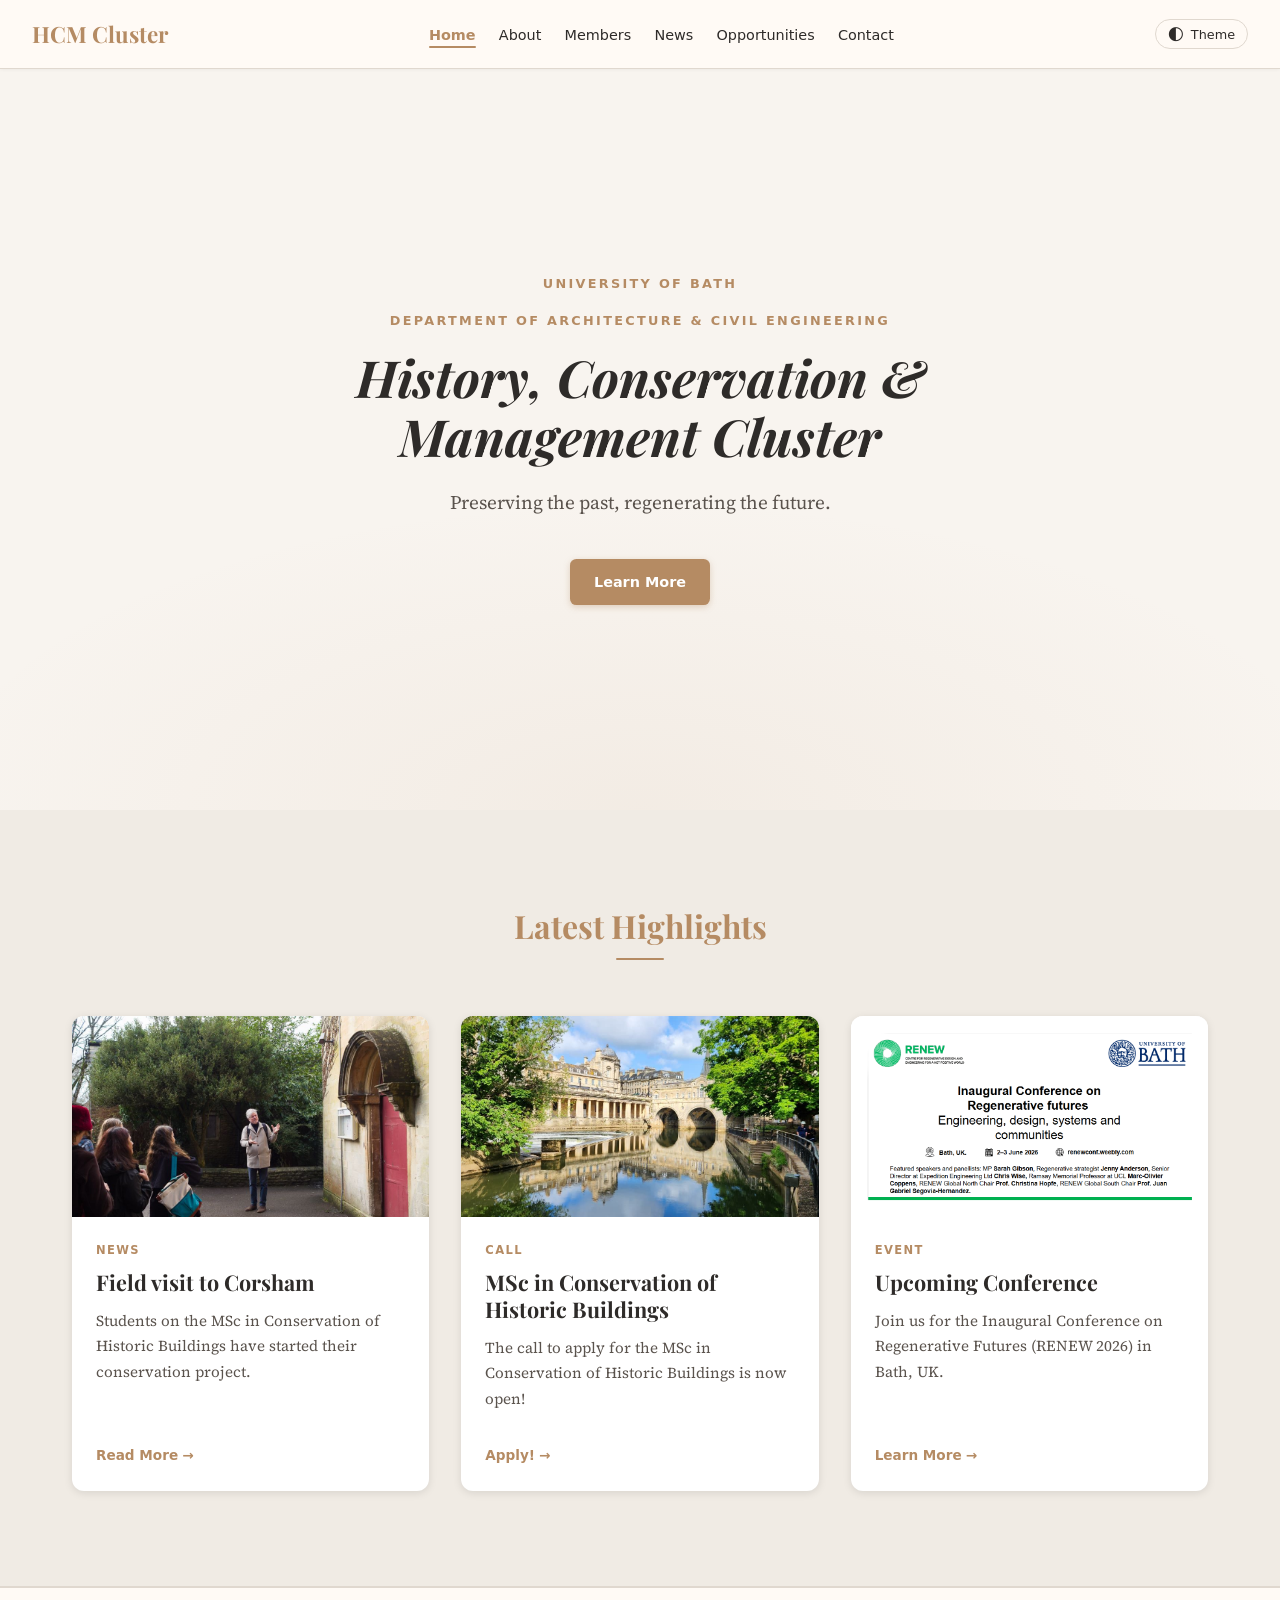
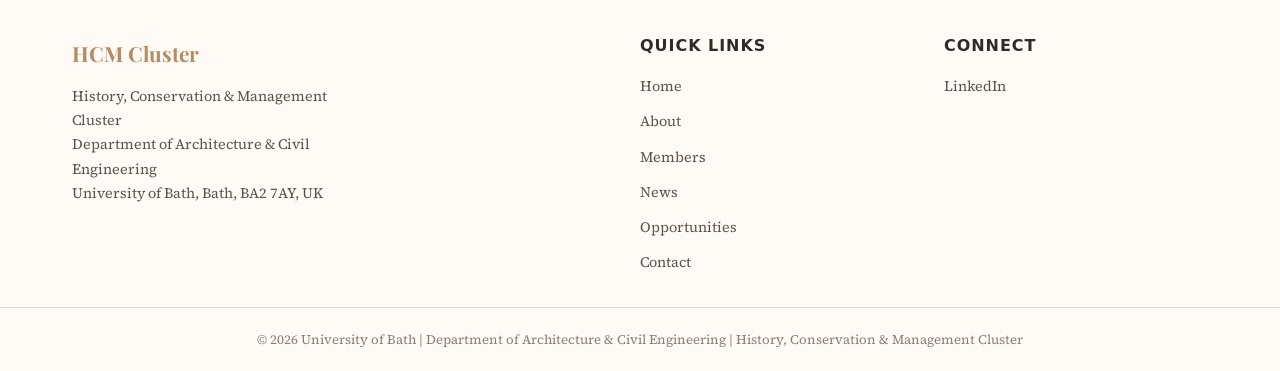
==== commit 1ba0cce6: "Polished the whole website using Claude and added basic content to Home" ====
--- a/index.html
+++ b/index.html
@@ -1,95 +1,188 @@
 <!DOCTYPE html>
 <html lang="en">
-    <head>
-        <meta charset="UTF-8">
-        <meta name="viewport" content="width=device-width, initial-scale=1.0">
-        <meta name="description" content="Home of the History, Conservation and Management Cluster at the University of Bath." />
-        <title>Home | History, Conservation & Management Cluster</title>
-        <link rel="stylesheet" href="css/style.css">
-        <script defer src="js/main.js"></script>
-    </head>
+  <head>
+    <meta charset="UTF-8" />
+    <meta name="viewport" content="width=device-width, initial-scale=1.0" />
+    <meta name="description" content="Home of the History, Conservation and Management Cluster at the University of Bath." />
+    <meta name="author" content="History, Conservation and Management Cluster, Department of Architecture and Civil Engineering, University of Bath">
+    <meta name="robots" content="index, follow">
+    <meta name="keywords" content="conservation of historic buildings, conservation engineering, heritage conservation, built heritage, cultural heritage management, architectural conservation, historic structures, heritage engineering, structural conservation, structural assessment of historic buildings, earthen construction, structural stone, masonry structures, traditional materials, building pathology, moisture in buildings, durability of materials, sustainable construction, regenerative design, zero carbon construction, circular economy construction, low carbon materials, climate resilience in heritage, adaptive reuse of buildings, digital twins for heritage, human-centric digital twins, heritage digitalisation, BIM for heritage, FAIR data principles, smart heritage systems, MSc Conservation of Historic Buildings, postgraduate heritage conservation, conservation engineering education, University of Bath heritage research, civil engineering heritage, heritage research collaboration, industry partnerships heritage, heritage consultancy, conservation projects UK, University of Bath, Bath UK heritage, UK conservation engineering, heritage research UK">
+    <title>Home | History, Conservation & Management Cluster</title>
+    <link rel="icon" type="image/png" href="assets/favicon/favicon.ico">
 
-    <body>
-        <!-- Header -->
-        <header class="navbar">
-            <div class="logo">HCM Cluster</div>
-            <nav>
-                <ul class="nav-links">
-                    <li><a href="index.html">Home</a></li>
-                    <li><a href="about.html">About</a></li>
-                    <li><a href="members.html">Members</a></li>
-                    <li><a href="research.html">Research</a></li>
-                    <li><a href="news.html">News & Events</a></li>
-                    <li><a href="opportunities.html">Opportunities</a></li>
-                    <li><a href="contact.html">Contact</a></li>
-                </ul>
-                <button id="nav-toggle" class="nav-toggle" aria-label="Toggle navigation">
-                    <span class="bar"></span>
-                    <span class="bar"></span>
-                    <span class="bar"></span>
-                </button>
-            </nav>
-            <button id="theme-toggle" aria-label="Toggle dark/light mode">🌓</button>
-        </header>
+    <!-- Google Fonts: Playfair Display (headings) + Source Serif 4 (body) -->
+    <link rel="preconnect" href="https://fonts.googleapis.com" />
+    <link rel="preconnect" href="https://fonts.gstatic.com" crossorigin />
+    <link href="https://fonts.googleapis.com/css2?family=Playfair+Display:ital,wght@0,600;0,700;1,600&family=Source+Serif+4:ital,wght@0,300;0,400;0,600;1,400&display=swap" rel="stylesheet" />
 
-        <!-- Hero Section -->
-        <section class="hero full-screen">
-            <div class="hero-content">
-                <h1>History, Conservation & Management Cluster</h1>
-                <p>Preserving the past, regenerating the future.</p>
-                <a href="about.html" class="btn">Learn More</a>
-            </div>
-        </section>
+    <link rel="stylesheet" href="css/style.css" />
+    <script defer src="js/main.js"></script>
+  </head>
 
-        <!-- Highlights Grid -->
-        <main class="content-grid">
-            <section class="grid-section">
-                <h2>Latest Highlights</h2>
-                <div class="grid">
-                    <article class="card">
-                        <img src="assets/images/news-placeholder.jpg" alt="News item">
-                        <h3>New MSc Cohort Begins</h3>
-                        <p>Welcoming our new students to the MSc in Conservation of Historic Buildings.</p>
-                        <a href="news.html">Read More</a>
-                    </article>
-                    <article class="card">
-                        <img src="assets/images/research-placeholder.jpg" alt="Research highlight">
-                        <h3>Research Highlight</h3>
-                        <p>Exploring regenerative approaches in heritage conservation.</p>
-                        <a href="research.html">Discover</a>
-                    </article>
-                        <article class="card">
-                        <img src="assets/images/event-placeholder.jpg" alt="Event">
-                        <h3>Upcoming Conference</h3>
-                        <p>Join us for ICMB25 in Guimarães, Portugal.</p>
-                        <a href="news.html">Learn More</a>
-                    </article>
-                </div>
-            </section>
-        </main>
+  <body>
+    <!-- ===================== HEADER ===================== -->
+    <header class="navbar" role="banner">
+      <a href="index.html" class="logo" aria-label="HCM Cluster home">HCM Cluster</a>
 
-        <!-- Footer -->
-        <footer class="footer">
-            <div class="footer-grid">
-                <div>
-                    <h4>Quick Links</h4>
-                    <ul>
-                        <li><a href="index.html">Home</a></li>
-                        <li><a href="about.html">About</a></li>
-                        <li><a href="contact.html">Contact</a></li>
-                    </ul>
-                </div>
-                <div>
-                    <h4>Follow Us</h4>
-                    <ul class="social">
-                        <li><a href="#">LinkedIn</a></li>
-                        <li><a href="#">YouTube</a></li>
-                    </ul>
-                </div>
-                <div>
-                    <p>&copy; 2025 University of Bath | History, Conservation & Management Cluster</p>
-                </div>
-            </div>
-        </footer>
-    </body>
-</html>+      <nav aria-label="Primary navigation">
+        <ul class="nav-links" id="nav-links">
+          <li><a href="index.html" class="nav-link">Home</a></li>
+          <li><a href="about.html" class="nav-link">About</a></li>
+          <li><a href="members.html" class="nav-link">Members</a></li>
+          <li><a href="news.html" class="nav-link">News </a></li>
+          <li><a href="opportunities.html" class="nav-link">Opportunities</a></li>
+          <li><a href="contact.html" class="nav-link">Contact</a></li>
+        </ul>
+
+        <button
+          id="nav-toggle"
+          class="nav-toggle"
+          aria-label="Toggle navigation"
+          aria-expanded="false"
+          aria-controls="nav-links"
+        >
+          <span class="bar"></span>
+          <span class="bar"></span>
+          <span class="bar"></span>
+        </button>
+      </nav>
+
+      <button id="theme-toggle" aria-label="Toggle dark/light mode">
+        <span class="theme-icon" aria-hidden="true">🌓</span>
+        <span class="theme-label">Theme</span>
+      </button>
+    </header>
+
+    <!-- ===================== HERO ===================== -->
+    <section class="hero full-screen" aria-label="Welcome banner">
+      <div class="hero-content">
+        <p class="hero-eyebrow">University of Bath</p>
+        <p class="hero-eyebrow">Department of Architecture &amp; Civil Engineering</p>
+        <h1>History, Conservation &amp; Management Cluster</h1>
+        <p class="hero-tagline">Preserving the past, regenerating the future.</p>
+        <a href="about.html" class="btn btn-primary">Learn More</a>
+      </div>
+    </section>
+
+    <!-- ===================== HIGHLIGHTS ===================== -->
+    <main id="main-content">
+      <section class="highlights-section" aria-labelledby="highlights-heading">
+        <div class="section-inner">
+          <h2 id="highlights-heading" class="section-title">Latest Highlights</h2>
+
+          <div class="cards-grid">
+            <article class="card">
+              <div class="card-img-wrap">
+                <img
+                  src="assets/images/corsham_visit_2026.jpeg"
+                  alt="Academic staff and students examining a historic building facade"
+                  loading="lazy"
+                />
+              </div>
+              <div class="card-body">
+                <span class="card-tag">News</span>
+                <h3>Field visit to Corsham</h3>
+                <p>Students on the MSc in Conservation of Historic Buildings have started their conservation project. </p>
+                <a href="news.html" class="card-link" aria-label="Read more about the MSc conservation project">
+                  Read More <span aria-hidden="true">→</span>
+                </a>
+              </div>
+            </article>
+
+            <article class="card">
+              <div class="card-img-wrap">
+                <img
+                  src="assets/images/bath_pultney_bridge.jpeg"
+                  alt="MSc in Conservation of Historic Buildings"
+                  loading="lazy"
+                />
+              </div>
+              <div class="card-body">
+                <span class="card-tag">Call</span>
+                <h3>MSc in Conservation of Historic Buildings</h3>
+                <p>
+                  The call to apply for the MSc in Conservation of Historic Buildings is now open!
+                </p>
+                <a href="https://www.bath.ac.uk/courses/postgraduate-2026/taught-postgraduate-courses/msc-conservation-of-historic-buildings/" class="card-link" aria-label="Apply for the new version of the MSc in Conservation of Historic Buildings">
+                  Apply! <span aria-hidden="true">→</span>
+                </a>
+              </div>
+            </article>
+
+            <article class="card">
+              <div class="card-img-wrap">
+                <img
+                  src="assets/images/renew_conference_2026.png"
+                  alt="Flyer of RENEW Conference 2026 in Bath, UK"
+                  loading="lazy"
+                />
+              </div>
+              <div class="card-body">
+                <span class="card-tag">Event</span>
+                <h3>Upcoming Conference</h3>
+                <p>Join us for the Inaugural Conference on Regenerative Futures (RENEW 2026) in Bath, UK.</p>
+                <a href="https://renewconf.weebly.com/" class="card-link" aria-label="Learn more about RENEW 2026">
+                  Learn More <span aria-hidden="true">→</span>
+                </a>
+              </div>
+            </article>
+          </div>
+        </div>
+      </section>
+    </main>
+
+    <!-- ===================== FOOTER ===================== -->
+    <footer class="site-footer" role="contentinfo">
+      <div class="footer-inner">
+        <div class="footer-brand">
+          <span class="footer-logo">HCM Cluster</span>
+          <p>
+            History, Conservation &amp; Management Cluster<br />
+            Department of Architecture &amp; Civil Engineering<br />
+            University of Bath, Bath, BA2 7AY, UK
+          </p>
+        </div>
+
+        <nav class="footer-nav" aria-label="Footer navigation">
+          <h4>Quick Links</h4>
+          <ul>
+            <li><a href="index.html">Home</a></li>
+            <li><a href="about.html">About</a></li>
+            <li><a href="members.html">Members</a></li>
+            <li><a href="news.html">News</a></li>
+            <li><a href="opportunities.html">Opportunities</a></li>
+            <li><a href="contact.html">Contact</a></li>
+          </ul>
+        </nav>
+
+        <div class="footer-social">
+          <h4>Connect</h4>
+          <ul>
+            <li>
+              <a href="https://www.linkedin.com/company/history-conservation-and-management-cluster/?viewAsMember=true" aria-label="HCM Cluster on LinkedIn" rel="noopener noreferrer">
+                LinkedIn
+              </a>
+            </li>
+          </ul>
+        </div>
+      </div>
+
+      <div class="footer-bottom">
+        <p>
+          &copy; <span id="footer-year">2025</span> University of Bath | Department of Architecture &amp; Civil Engineering |
+          History, Conservation &amp; Management Cluster
+        </p>
+      </div>
+    </footer>
+
+    <!-- ===================== SCROLL TO TOP ===================== -->
+    <button
+      id="scroll-top"
+      class="scroll-top-btn"
+      aria-label="Scroll back to top"
+      hidden
+    >
+      <span aria-hidden="true">↑</span>
+    </button>
+  </body>
+</html>
--- a/css/style.css
+++ b/css/style.css
@@ -1,1999 +1,1181 @@
-/* ==============================
-   GLOBAL STYLES & THEME COLORS
+/* =====================================================================
+   STYLE.CSS — HCM Cluster Website
+   University of Bath | History, Conservation & Management Cluster
+   ===================================================================== */
+
+/* ==============================
+   1. CSS CUSTOM PROPERTIES
 ============================== */
 
 :root {
-  --bg-color: #f8f4ef;
-  --text-color: #2e2b29;
-  --accent-color: #b58b63;
-  --card-bg: #ffffff;
-  --header-bg: #fffaf5;
-  --shadow: rgba(0, 0, 0, 0.1);
+  /* Core palette */
+  --bg-color:        #f8f4ef;
+  --bg-alt:          #f0ebe4;
+  --text-color:      #2e2b29;
+  --text-secondary:  #5a534d;
+  --text-muted:      #8a7f77;
+  --accent-color:    #b58b63;
+  --accent-hover:    #8d6b4d;
+  --accent-subtle:   rgba(181, 139, 99, 0.12);
+  --card-bg:         #ffffff;
+  --header-bg:       #fffaf5;
+  --border-color:    #e0d8cf;
+  --shadow-sm:       0 1px 4px rgba(0, 0, 0, 0.07);
+  --shadow-md:       0 2px 8px rgba(0, 0, 0, 0.10);
+  --shadow-lg:       0 6px 20px rgba(0, 0, 0, 0.12);
+
+  /* Layout */
+  --nav-height:      68px;
+  --max-width:       1200px;
+  --radius-sm:       0.4rem;
+  --radius-md:       0.75rem;
+  --radius-lg:       1rem;
+
+  /* Typography */
+  --font-display:    'Playfair Display', Georgia, serif;
+  --font-body:       'Source Serif 4', Georgia, serif;
+  --font-ui:         system-ui, -apple-system, sans-serif;
 }
 
 [data-theme="dark"] {
-  --bg-color: #1f1b18;
-  --text-color: #f4f2ef;
-  --accent-color: #d4a676;
-  --card-bg: #2a2521;
-  --header-bg: #25201c;
-  --shadow: rgba(0, 0, 0, 0.4);
-}
-
-/* ==============================
-   BASE RESET
-============================== */
-
-* {
+  --bg-color:        #1e1a17;
+  --bg-alt:          #252018;
+  --text-color:      #f0ede8;
+  --text-secondary:  #c5bdb4;
+  --text-muted:      #8a7f77;
+  --accent-color:    #d4a676;
+  --accent-hover:    #e8bc8e;
+  --accent-subtle:   rgba(212, 166, 118, 0.12);
+  --card-bg:         #2a2420;
+  --header-bg:       #252018;
+  --border-color:    #3a332c;
+  --shadow-sm:       0 1px 4px rgba(0, 0, 0, 0.25);
+  --shadow-md:       0 2px 8px rgba(0, 0, 0, 0.35);
+  --shadow-lg:       0 6px 20px rgba(0, 0, 0, 0.45);
+}
+
+
+/* ==============================
+   2. BASE RESET & GLOBALS
+============================== */
+
+*, *::before, *::after {
   margin: 0;
   padding: 0;
   box-sizing: border-box;
 }
 
+html {
+  scroll-behavior: smooth;
+  font-size: 16px;
+}
+
 body {
-  font-family: "Inter", Arial, sans-serif;
+  font-family: var(--font-body);
   background-color: var(--bg-color);
   color: var(--text-color);
-  line-height: 1.6;
+  line-height: 1.7;
   min-height: 100vh;
   display: flex;
   flex-direction: column;
-  transition: background-color 0.3s, color 0.3s;
+  transition: background-color 0.3s ease, color 0.3s ease;
 }
 
 img {
   max-width: 100%;
   height: auto;
-  border-radius: 0.5rem;
-}
-
-/* ==============================
-   HEADER / NAVIGATION
-============================== */
-
-.navbar {
-  display: flex;
-  justify-content: space-between;
-  align-items: center;
-  background-color: var(--header-bg);
-  padding: 1rem 2rem;
-  box-shadow: 0 2px 6px var(--shadow);
-  position: sticky;
-  top: 0;
-  z-index: 1000;
-}
-
-.logo {
-  font-size: 1.4rem;
-  font-weight: 700;
+  display: block;
+  border-radius: var(--radius-sm);
+}
+
+ul { list-style: none; }
+
+a {
   color: var(--accent-color);
-}
-
-.nav-links {
-  list-style: none;
-  display: flex;
-  gap: 1.5rem;
-}
-
-.nav-links a {
   text-decoration: none;
-  color: var(--text-color);
-  font-weight: 500;
-  position: relative;
-  transition: color 0.3s ease;
-}
-
-.nav-links a::after {
-  content: "";
-  position: absolute;
-  left: 0;
-  bottom: -3px;
-  width: 0%;
-  height: 2px;
-  background-color: var(--accent-color);
-  transition: width 0.3s ease;
-}
-
-.nav-links a:hover {
-  color: var(--accent-color);
-}
-
-.nav-links a:hover::after {
-  width: 100%;
-}
-
-#theme-toggle {
-  border: 1px solid var(--accent-color);
-  background: transparent;
-  border-radius: 50%;
-  padding: 0.4rem;
-  cursor: pointer;
-  font-size: 1.1rem;
-  color: var(--text-color);
-  transition: background-color 0.3s;
-}
-
-#theme-toggle:hover {
+  transition: color 0.25s ease;
+}
+
+a:hover,
+a:focus-visible {
+  color: var(--accent-hover);
+  text-decoration: underline;
+}
+
+a:focus-visible,
+button:focus-visible,
+input:focus-visible,
+textarea:focus-visible,
+select:focus-visible {
+  outline: 2px solid var(--accent-color);
+  outline-offset: 3px;
+}
+
+/* Keyboard-only focus ring */
+body:not(.user-is-tabbing) *:focus {
+  outline: none;
+}
+
+::selection {
   background-color: var(--accent-color);
   color: #fff;
 }
 
-/* ==============================
-   HERO SECTION
-============================== */
-
-.hero {
-  display: flex;
-  justify-content: center;
-  align-items: center;
-  text-align: center;
-  background: linear-gradient(
-      rgba(255, 255, 255, 0.75),
-      rgba(255, 255, 255, 0.75)
-    ),
-    url("../assets/images/hero-placeholder.jpg") center/cover no-repeat;
-  color: var(--text-color);
-  padding: 4rem 2rem;
-}
-
-[data-theme="dark"] .hero {
-  background: linear-gradient(
-      rgba(31, 27, 24, 0.7),
-      rgba(31, 27, 24, 0.7)
-    ),
-    url("../assets/images/hero-placeholder.jpg") center/cover no-repeat;
-}
-
-.full-screen {
-  min-height: 90vh;
-}
-
-.hero-content {
-  max-width: 800px;
-}
-
-.hero h1 {
-  font-size: 2.2rem;
-  margin-bottom: 1rem;
-  color: var(--accent-color);
-}
-
-.hero p {
-  font-size: 1.1rem;
-  margin-bottom: 2rem;
-}
-
-/* ==============================
-   BUTTONS
-============================== */
-
-.btn {
-  display: inline-block;
-  background-color: var(--accent-color);
-  color: #fff;
-  padding: 0.75rem 1.5rem;
-  border-radius: 0.5rem;
-  text-decoration: none;
-  font-weight: 600;
-  transition: background-color 0.3s ease;
-}
-
-.btn:hover {
-  background-color: #8d6b4d;
-}
-
-/* ==============================
-   HIGHLIGHTS GRID SECTION
-============================== */
-
-.content-grid {
-  display: grid;
-  grid-template-columns: 1fr;
-  gap: 2rem;
-  max-width: 1200px;
-  margin: 0 auto;
-  padding: 3rem 1.5rem;
-}
-
-.grid-section {
-  background-color: var(--card-bg);
-  padding: 2rem;
-  border-radius: 0.75rem;
-  box-shadow: 0 2px 6px var(--shadow);
-  transition: transform 0.2s ease-in-out, box-shadow 0.2s ease-in-out;
-}
-
-.grid-section:hover {
-  transform: translateY(-3px);
-  box-shadow: 0 4px 10px var(--shadow);
-}
-
-.grid-section h2 {
-  color: var(--accent-color);
-  margin-bottom: 1.5rem;
-  text-align: center;
-  font-size: 1.8rem;
-}
-
-/* Grid of cards inside sections */
-.grid-3 {
-  display: grid;
-  grid-template-columns: repeat(auto-fit, minmax(280px, 1fr));
-  gap: 1.5rem;
-}
-
-.card {
-  background-color: var(--card-bg);
-  border-radius: 0.75rem;
-  padding: 1.5rem;
-  box-shadow: 0 2px 6px var(--shadow);
-  transition: transform 0.25s ease, box-shadow 0.25s ease;
-  text-align: center;
-  display: flex;
-  flex-direction: column;
-  justify-content: space-between;
-}
-
-.card:hover {
-  transform: translateY(-4px);
-  box-shadow: 0 4px 10px var(--shadow);
-}
-
-.card img {
-  width: 100%;
-  border-radius: 0.5rem;
-  margin-bottom: 1rem;
-}
-
-.card h3 {
-  color: var(--accent-color);
-  font-size: 1.3rem;
-  margin-bottom: 0.75rem;
-}
-
-.card p {
-  font-size: 0.95rem;
-  margin-bottom: 1rem;
-}
-
-.card .btn {
-  align-self: center;
-}
-
-/* ==============================
-   FOOTER
-============================== */
-
-footer,
-.site-footer {
-  background-color: var(--header-bg);
-  color: var(--text-color);
-  text-align: center;
-  padding: 1.5rem 1rem;
-  font-size: 0.9rem;
-  border-top: 1px solid var(--secondary-color, #d8d2c9);
-  box-shadow: 0 -2px 6px var(--shadow);
-}
-
-footer a {
-  color: var(--accent-color);
-  text-decoration: none;
-  font-weight: 500;
-}
-
-footer a:hover {
-  text-decoration: underline;
-}
-
-/* ==============================
-   TYPOGRAPHY REFINEMENTS
-============================== */
-
-/* Headings hierarchy */
+
+/* ==============================
+   3. TYPOGRAPHY
+============================== */
+
 h1, h2, h3, h4, h5, h6 {
-  font-family: "Inter", Arial, sans-serif;
+  font-family: var(--font-display);
   font-weight: 700;
   line-height: 1.25;
-  margin-bottom: 0.5rem;
   color: var(--text-color);
-}
-
-h1 {
-  font-size: 2.2rem;
-  color: var(--accent-color);
-}
-
-h2 {
-  font-size: 1.8rem;
-  color: var(--accent-color);
-}
-
-h3 {
-  font-size: 1.3rem;
-  margin-top: 0.5rem;
-}
+  margin-bottom: 0.6rem;
+}
+
+h1 { font-size: clamp(1.9rem, 4vw, 2.6rem);  color: var(--accent-color); }
+h2 { font-size: clamp(1.5rem, 3vw, 2rem);    color: var(--accent-color); }
+h3 { font-size: clamp(1.1rem, 2vw, 1.35rem); }
+h4 { font-size: 1rem;  font-family: var(--font-ui); font-weight: 600; letter-spacing: 0.06em; text-transform: uppercase; }
 
 p {
   font-size: 1rem;
   margin-bottom: 1rem;
-  max-width: 70ch;
-}
-
-strong {
-  color: var(--accent-color);
-}
-
-em {
-  font-style: italic;
-}
-
-/* Lists */
-ul, ol {
-  margin-left: 1.5rem;
-  margin-bottom: 1rem;
-}
-
-li {
-  margin-bottom: 0.5rem;
-}
-
-/* Blockquotes */
+  color: var(--text-secondary);
+  max-width: 68ch;
+}
+
+strong { color: var(--accent-color); font-weight: 600; }
+em     { font-style: italic; }
+
 blockquote {
   margin: 1.5rem 0;
   padding: 1rem 1.5rem;
   border-left: 4px solid var(--accent-color);
+  background-color: var(--accent-subtle);
+  font-style: italic;
+  border-radius: 0 var(--radius-sm) var(--radius-sm) 0;
+}
+
+
+/* ==============================
+   4. NAVIGATION
+============================== */
+
+.navbar {
+  display: flex;
+  align-items: center;
+  justify-content: space-between;
+  gap: 1rem;
+  background-color: var(--header-bg);
+  padding: 0 2rem;
+  height: var(--nav-height);
+  box-shadow: 0 1px 0 var(--border-color), var(--shadow-sm);
+  position: sticky;
+  top: 0;
+  z-index: 1000;
+  transition: background-color 0.3s ease;
+}
+
+.logo {
+  font-family: var(--font-display);
+  font-size: 1.4rem;
+  font-weight: 700;
+  color: var(--accent-color);
+  white-space: nowrap;
+  flex-shrink: 0;
+  text-decoration: none;
+}
+
+.logo:hover { color: var(--accent-hover); text-decoration: none; }
+
+/* Nav list */
+.nav-links {
+  display: flex;
+  align-items: center;
+  gap: 0.25rem;
+}
+
+.nav-links a {
+  font-family: var(--font-ui);
+  font-size: 0.9rem;
+  font-weight: 500;
+  color: var(--text-color);
+  padding: 0.35rem 0.6rem;
+  border-radius: var(--radius-sm);
+  position: relative;
+  transition: color 0.25s ease, background-color 0.25s ease;
+  text-decoration: none;
+}
+
+.nav-links a::after {
+  content: "";
+  position: absolute;
+  inset-inline: 0.6rem;
+  bottom: 0;
+  height: 2px;
+  background-color: var(--accent-color);
+  border-radius: 1px;
+  transform: scaleX(0);
+  transform-origin: left;
+  transition: transform 0.25s ease;
+}
+
+.nav-links a:hover,
+.nav-links a:focus-visible {
+  color: var(--accent-color);
+  background-color: var(--accent-subtle);
+  text-decoration: none;
+}
+
+.nav-links a:hover::after,
+.nav-links a.active::after {
+  transform: scaleX(1);
+}
+
+.nav-links a.active {
+  color: var(--accent-color);
+  font-weight: 600;
+}
+
+/* Theme toggle */
+#theme-toggle {
+  display: flex;
+  align-items: center;
+  gap: 0.4rem;
+  border: 1px solid var(--border-color);
+  background: transparent;
+  border-radius: 2rem;
+  padding: 0.3rem 0.75rem;
+  cursor: pointer;
+  font-family: var(--font-ui);
+  font-size: 0.8rem;
+  color: var(--text-color);
+  white-space: nowrap;
+  transition: background-color 0.25s ease, border-color 0.25s ease;
+}
+
+#theme-toggle:hover {
+  background-color: var(--accent-subtle);
+  border-color: var(--accent-color);
+}
+
+.theme-icon { font-size: 1rem; }
+.theme-label { display: none; }
+
+@media (min-width: 900px) {
+  .theme-label { display: inline; }
+}
+
+/* Hamburger button */
+.nav-toggle {
+  display: none;
+  flex-direction: column;
+  justify-content: space-between;
+  width: 24px;
+  height: 17px;
+  background: none;
+  border: none;
+  cursor: pointer;
+  padding: 0;
+  flex-shrink: 0;
+}
+
+.nav-toggle .bar {
+  height: 2px;
+  width: 100%;
+  background-color: var(--text-color);
+  border-radius: 2px;
+  transition: transform 0.3s ease, opacity 0.3s ease;
+}
+
+.nav-toggle.open .bar:nth-child(1) { transform: rotate(45deg) translate(5px, 5px); }
+.nav-toggle.open .bar:nth-child(2) { opacity: 0; transform: scaleX(0); }
+.nav-toggle.open .bar:nth-child(3) { transform: rotate(-45deg) translate(5px, -5px); }
+
+
+/* ==============================
+   5. HERO SECTION (Homepage)
+============================== */
+
+.hero {
+  display: flex;
+  align-items: center;
+  justify-content: center;
+  text-align: center;
+  padding: 5rem 2rem;
+  background:
+    linear-gradient(rgba(248, 244, 239, 0.82), rgba(248, 244, 239, 0.82)),
+    url("assets/images/hero-placeholder.jpg") center / cover no-repeat;
+  position: relative;
+  overflow: hidden;
+}
+
+/* Subtle decorative rule */
+.hero::before {
+  content: "";
+  position: absolute;
+  inset: 0;
+  background:
+    radial-gradient(ellipse 80% 60% at 50% 100%, rgba(181,139,99,0.08) 0%, transparent 70%);
+  pointer-events: none;
+}
+
+[data-theme="dark"] .hero {
+  background:
+    linear-gradient(rgba(30, 26, 23, 0.85), rgba(30, 26, 23, 0.85)),
+    url("assets/images/hero-placeholder.jpg") center / cover no-repeat;
+}
+
+.full-screen { min-height: calc(90vh - var(--nav-height)); }
+
+.hero-content {
+  position: relative;
+  max-width: 760px;
+  animation: heroFadeUp 0.9s ease both;
+}
+
+.hero-eyebrow {
+  font-family: var(--font-ui);
+  font-size: 0.8rem;
+  font-weight: 600;
+  letter-spacing: 0.18em;
+  text-transform: uppercase;
+  color: var(--accent-color);
+  margin-bottom: 1rem;
+  max-width: none;
+}
+
+.hero h1 {
+  font-size: clamp(2rem, 5vw, 3.2rem);
+  font-style: italic;
+  margin-bottom: 1.25rem;
+  line-height: 1.15;
+  color: var(--text-color);
+}
+
+.hero-tagline {
+  font-size: clamp(1rem, 2vw, 1.2rem);
+  color: var(--text-secondary);
+  margin: 0 auto 2.5rem;
+  max-width: 50ch;
+}
+
+@keyframes heroFadeUp {
+  from { opacity: 0; transform: translateY(24px); }
+  to   { opacity: 1; transform: translateY(0); }
+}
+
+
+/* ==============================
+   6. BUTTONS
+============================== */
+
+.btn {
+  display: inline-flex;
+  align-items: center;
+  gap: 0.4rem;
+  font-family: var(--font-ui);
+  font-weight: 600;
+  font-size: 0.9rem;
+  padding: 0.7rem 1.5rem;
+  border-radius: var(--radius-sm);
+  text-decoration: none;
+  transition: background-color 0.25s ease, color 0.25s ease, box-shadow 0.25s ease;
+  cursor: pointer;
+  border: none;
+}
+
+.btn-primary,
+.btn {
+  background-color: var(--accent-color);
+  color: #fff;
+  box-shadow: 0 2px 6px rgba(181,139,99, 0.35);
+}
+
+.btn-primary:hover,
+.btn:hover {
+  background-color: var(--accent-hover);
+  color: #fff;
+  text-decoration: none;
+  box-shadow: 0 4px 12px rgba(181,139,99, 0.4);
+}
+
+.btn-outline {
+  background: transparent;
+  color: var(--accent-color);
+  border: 1.5px solid var(--accent-color);
+  box-shadow: none;
+}
+
+.btn-outline:hover {
+  background-color: var(--accent-subtle);
+  color: var(--accent-hover);
+}
+
+
+/* ==============================
+   7. SECTION SCAFFOLDING
+============================== */
+
+/* Shared page wrapper used on inner pages */
+.page-wrapper {
+  display: grid;
+  gap: 3rem;
+  padding: 3rem 1.5rem 5rem;
+  max-width: var(--max-width);
+  margin: 0 auto;
+  width: 100%;
+}
+
+/* Generic centred section inner */
+.section-inner {
+  max-width: var(--max-width);
+  margin: 0 auto;
+  padding: 0 1.5rem;
+  width: 100%;
+}
+
+/* Section title treatment */
+.section-title {
+  text-align: center;
+  margin-bottom: 2.5rem;
+  position: relative;
+  padding-bottom: 1rem;
+}
+
+.section-title::after {
+  content: "";
+  display: block;
+  width: 3rem;
+  height: 2px;
+  background-color: var(--accent-color);
+  margin: 0.75rem auto 0;
+  border-radius: 1px;
+}
+
+/* Intro / overview blocks */
+.intro-block {
   background-color: var(--card-bg);
-  font-style: italic;
-}
-
-/* ==============================
-   LINKS
-============================== */
-
-a {
+  border-radius: var(--radius-md);
+  box-shadow: var(--shadow-md);
+  padding: 2rem 2rem;
+  text-align: center;
+}
+
+.intro-block h2 { margin-bottom: 0.75rem; }
+.intro-block p  { margin: 0 auto; }
+
+
+/* ==============================
+   8. HIGHLIGHTS / CARDS (Homepage)
+============================== */
+
+.highlights-section {
+  padding: 5rem 0;
+  background-color: var(--bg-alt);
+}
+
+/* 3-column responsive grid */
+.cards-grid {
+  display: grid;
+  grid-template-columns: repeat(auto-fit, minmax(280px, 1fr));
+  gap: 1.75rem;
+}
+
+/* Card */
+.card {
+  background-color: var(--card-bg);
+  border-radius: var(--radius-md);
+  box-shadow: var(--shadow-md);
+  overflow: hidden;
+  display: flex;
+  flex-direction: column;
+  transition: transform 0.3s ease, box-shadow 0.3s ease;
+}
+
+.card:hover {
+  transform: translateY(-5px);
+  box-shadow: var(--shadow-lg);
+}
+
+.card-img-wrap {
+  aspect-ratio: 16 / 9;
+  overflow: hidden;
+  background-color: var(--bg-alt);
+}
+
+.card-img-wrap img {
+  width: 100%;
+  height: 100%;
+  object-fit: cover;
+  border-radius: 0;
+  transition: transform 0.5s ease;
+}
+
+.card:hover .card-img-wrap img {
+  transform: scale(1.04);
+}
+
+.card-body {
+  padding: 1.5rem;
+  display: flex;
+  flex-direction: column;
+  flex: 1;
+  gap: 0.5rem;
+}
+
+.card-tag {
+  font-family: var(--font-ui);
+  font-size: 0.72rem;
+  font-weight: 700;
+  letter-spacing: 0.12em;
+  text-transform: uppercase;
+  color: var(--accent-color);
+}
+
+.card-body h3 {
+  margin-bottom: 0.25rem;
+  color: var(--text-color);
+}
+
+.card-body p {
+  font-size: 0.95rem;
+  margin-bottom: auto;
+  padding-bottom: 1rem;
+}
+
+.card-link {
+  font-family: var(--font-ui);
+  font-size: 0.85rem;
+  font-weight: 600;
   color: var(--accent-color);
   text-decoration: none;
-  transition: color 0.3s ease;
-}
-
-a:hover,
-a:focus {
-  color: #8e6b4f;
-  text-decoration: underline;
-}
-
-a:focus {
-  outline: 2px solid var(--accent-color);
-  outline-offset: 2px;
-}
-
-/* ==============================
-   SECTION SPACING & PAGE LAYOUT
-============================== */
-
-section {
-  padding: 2.5rem 1.5rem;
+  display: inline-flex;
+  align-items: center;
+  gap: 0.25rem;
+  margin-top: 0.5rem;
+  transition: gap 0.2s ease, color 0.2s ease;
+}
+
+.card-link:hover {
+  gap: 0.5rem;
+  color: var(--accent-hover);
+  text-decoration: none;
+}
+
+
+/* ==============================
+   9. HERO SECTION (Inner Pages)
+============================== */
+
+/* Reusable hero banner for about/research/news/etc. */
+.hero-section {
+  text-align: center;
+  padding: 5rem 2rem 4rem;
+  background:
+    linear-gradient(rgba(248, 244, 239, 0.88), rgba(248, 244, 239, 0.88)),
+    url("assets/images/hero-placeholder.jpg") center / cover no-repeat;
+  border-bottom: 1px solid var(--border-color);
+}
+
+[data-theme="dark"] .hero-section {
+  background:
+    linear-gradient(rgba(30, 26, 23, 0.88), rgba(30, 26, 23, 0.88)),
+    url("assets/images/hero-placeholder.jpg") center / cover no-repeat;
+}
+
+.hero-section h1 {
+  font-size: clamp(1.9rem, 4vw, 2.6rem);
+  font-style: italic;
+  color: var(--accent-color);
+  margin-bottom: 1rem;
+}
+
+.hero-section p {
+  font-size: 1.1rem;
   margin: 0 auto;
-  max-width: 1200px;
-}
-
-section + section {
-  margin-top: 2rem;
-}
-
-.intro {
+  max-width: 62ch;
+  color: var(--text-secondary);
+}
+
+
+/* ==============================
+   10. GRID SECTIONS (content blocks)
+============================== */
+
+.grid-section {
+  background-color: var(--card-bg);
+  padding: 2.5rem 2rem;
+  border-radius: var(--radius-md);
+  box-shadow: var(--shadow-md);
+}
+
+.grid-section h2 {
   text-align: center;
   margin-bottom: 2rem;
 }
 
-.intro h2 {
-  font-size: 1.9rem;
-  margin-bottom: 0.75rem;
-}
-
-.intro p {
-  margin: 0 auto 1rem;
-  max-width: 70ch;
-}
-
-/* Cards and content blocks for secondary pages */
+/* 3-col auto-fit grid */
+.grid-3 {
+  display: grid;
+  grid-template-columns: repeat(auto-fit, minmax(260px, 1fr));
+  gap: 1.5rem;
+}
+
+/* 2-col auto-fit grid */
+.grid-2 {
+  display: grid;
+  grid-template-columns: repeat(auto-fit, minmax(300px, 1fr));
+  gap: 1.5rem;
+}
+
+
+/* ==============================
+   11. ABOUT PAGE
+============================== */
+
+.stats-section {
+  display: grid;
+  grid-template-columns: repeat(auto-fit, minmax(200px, 1fr));
+  gap: 1.5rem;
+  text-align: center;
+}
+
+.stat-card {
+  background-color: var(--card-bg);
+  border-radius: var(--radius-md);
+  padding: 2rem 1rem;
+  box-shadow: var(--shadow-md);
+  transition: transform 0.3s ease;
+}
+
+.stat-card:hover { transform: translateY(-4px); }
+
+.stat-card h3 {
+  font-size: 2.4rem;
+  color: var(--accent-color);
+  margin-bottom: 0.4rem;
+}
+
+.stat-card p {
+  font-size: 0.95rem;
+  color: var(--text-secondary);
+  max-width: none;
+  margin: 0;
+}
+
+.mission-section,
+.vision-section {
+  background-color: var(--card-bg);
+  padding: 2.5rem 2rem;
+  border-radius: var(--radius-md);
+  box-shadow: var(--shadow-md);
+  text-align: center;
+}
+
+.mission-section p,
+.vision-section p {
+  margin: 0 auto;
+  max-width: 72ch;
+  font-size: 1.05rem;
+}
+
+
+/* ==============================
+   12. MEMBERS PAGE
+============================== */
+
+.members-grid {
+  display: grid;
+  grid-template-columns: repeat(auto-fit, minmax(270px, 1fr));
+  gap: 2rem;
+}
+
+.member-card {
+  background-color: var(--card-bg);
+  border-radius: var(--radius-md);
+  box-shadow: var(--shadow-md);
+  padding: 1.75rem 1.5rem;
+  text-align: center;
+  transition: transform 0.3s ease, box-shadow 0.3s ease;
+}
+
+.member-card:hover {
+  transform: translateY(-5px);
+  box-shadow: var(--shadow-lg);
+}
+
+.member-card img {
+  width: 100%;
+  height: 220px;
+  object-fit: cover;
+  border-radius: var(--radius-md);
+  margin-bottom: 1rem;
+}
+
+[data-theme="dark"] .member-card img { filter: brightness(0.88); }
+
+.member-card h3 { color: var(--accent-color); font-size: 1.2rem; margin-bottom: 0.2rem; }
+
+.member-card .member-bio {
+  font-size: 0.9rem;
+  line-height: 1.65;
+  color: var(--text-secondary);
+  margin: 0.5rem 0 1rem;
+  max-width: none;
+}
+
+.member-links {
+  display: flex;
+  flex-wrap: wrap;
+  justify-content: center;
+  gap: 0.6rem;
+  padding: 0;
+}
+
+.member-links a {
+  padding: 0.35rem 0.75rem;
+  background-color: var(--accent-color);
+  color: #fff;
+  border-radius: var(--radius-sm);
+  font-family: var(--font-ui);
+  font-size: 0.8rem;
+  font-weight: 600;
+  transition: background-color 0.25s ease;
+}
+
+.member-links a:hover {
+  background-color: var(--accent-hover);
+  text-decoration: none;
+}
+
+
+/* ==============================
+   13. RESEARCH PAGE
+============================== */
+
+.research-overview {
+  background-color: var(--card-bg);
+  border-radius: var(--radius-md);
+  padding: 2.5rem 2rem;
+  box-shadow: var(--shadow-md);
+  text-align: center;
+}
+
+.research-overview p { margin: 0 auto; max-width: 80ch; font-size: 1.05rem; }
+
+.research-themes { display: grid; grid-template-columns: repeat(auto-fit, minmax(260px, 1fr)); gap: 1.75rem; }
+
+.research-themes .card { text-align: center; }
+
+.research-projects {
+  background-color: var(--card-bg);
+  border-radius: var(--radius-md);
+  box-shadow: var(--shadow-md);
+  padding: 2.5rem 2rem 3rem;
+}
+
+.research-publications {
+  background-color: var(--card-bg);
+  border-radius: var(--radius-md);
+  box-shadow: var(--shadow-md);
+  padding: 2rem 2rem;
+}
+
+.publication-list {
+  list-style: disc;
+  padding-left: 1.5rem;
+  line-height: 1.9;
+  font-size: 0.95rem;
+  color: var(--text-secondary);
+}
+
+.publication-list li { margin-bottom: 0.6rem; }
+.publication-list em { color: var(--accent-color); font-style: italic; }
+
+
+/* ==============================
+   14. NEWS & OPPORTUNITIES PAGES
+============================== */
+
+.news-grid,
+.opportunity-grid {
+  display: grid;
+  grid-template-columns: repeat(auto-fit, minmax(280px, 1fr));
+  gap: 2rem;
+}
+
+.news-grid .card,
+.opportunity-grid .card {
+  text-align: left;
+}
+
+.card-img {
+  width: 100%;
+  height: 200px;
+  object-fit: cover;
+  display: block;
+  border-radius: 0;
+}
+
 .card-content {
-  text-align: left;
-}
-
-.date {
-  font-size: 0.9rem;
+  padding: 1.25rem 1.25rem 1.75rem;
+  display: flex;
+  flex-direction: column;
+  gap: 0.4rem;
+}
+
+.card-content h3 { color: var(--accent-color); font-size: 1.1rem; }
+.card-content p  { font-size: 0.95rem; }
+.card-content .date { font-size: 0.82rem; font-style: italic; color: var(--text-muted); }
+
+.pagination {
+  display: flex;
+  justify-content: center;
+  gap: 0.75rem;
+  margin-top: 2rem;
+}
+
+.cta-section {
+  background-color: var(--card-bg);
+  border-radius: var(--radius-md);
+  box-shadow: var(--shadow-md);
+  padding: 3rem 2rem;
+  text-align: center;
+}
+
+.cta-section p { margin: 0 auto 1.5rem; max-width: 72ch; }
+
+
+/* ==============================
+   15. CONTACT PAGE
+============================== */
+
+.contact-page-grid {
+  display: grid;
+  gap: 2.5rem;
+}
+
+@media (min-width: 900px) {
+  .contact-page-grid {
+    grid-template-columns: 1fr 1fr;
+  }
+  .contact-page-grid .map-section {
+    grid-column: 1 / -1;
+  }
+}
+
+.contact-info,
+.contact-form-section,
+.map-section {
+  background-color: var(--card-bg);
+  border-radius: var(--radius-md);
+  box-shadow: var(--shadow-md);
+  padding: 2rem;
+}
+
+.contact-details {
+  list-style: none;
+  padding: 0;
+  margin-top: 1rem;
+}
+
+.contact-details li {
+  margin-bottom: 0.6rem;
+  font-size: 0.95rem;
+  line-height: 1.6;
+}
+
+.form-grid {
+  display: grid;
+  grid-template-columns: repeat(auto-fit, minmax(260px, 1fr));
+  gap: 1.25rem;
+}
+
+.form-group { display: flex; flex-direction: column; }
+.form-group.full-width { grid-column: 1 / -1; }
+
+label {
+  font-family: var(--font-ui);
+  font-weight: 600;
+  font-size: 0.85rem;
+  letter-spacing: 0.04em;
+  margin-bottom: 0.4rem;
   color: var(--text-color);
-  opacity: 0.8;
-}
-
-/* Tables (for possible resource or publication listings) */
+}
+
+input,
+textarea,
+select {
+  font-family: var(--font-body);
+  font-size: 1rem;
+  color: var(--text-color);
+  background-color: var(--bg-alt);
+  border: 1px solid var(--border-color);
+  border-radius: var(--radius-sm);
+  padding: 0.7rem 0.9rem;
+  transition: border-color 0.25s ease, box-shadow 0.25s ease;
+  width: 100%;
+}
+
+input:focus, textarea:focus, select:focus {
+  border-color: var(--accent-color);
+  box-shadow: 0 0 0 3px rgba(181,139,99, 0.2);
+  outline: none;
+}
+
+textarea { resize: vertical; min-height: 140px; }
+
+.map-placeholder {
+  background-color: var(--bg-alt);
+  border: 2px dashed var(--border-color);
+  border-radius: var(--radius-md);
+  padding: 3rem 1rem;
+  text-align: center;
+  font-style: italic;
+  color: var(--text-muted);
+}
+
+
+/* ==============================
+   16. TABLES
+============================== */
+
 table {
   width: 100%;
   border-collapse: collapse;
   margin-bottom: 2rem;
   background-color: var(--card-bg);
-  box-shadow: 0 2px 4px var(--shadow);
-}
-
-th, td {
-  padding: 0.75rem 1rem;
-  border-bottom: 1px solid var(--secondary-color, #ddd0c5);
-}
-
-th {
+  box-shadow: var(--shadow-sm);
+  border-radius: var(--radius-sm);
+  overflow: hidden;
+}
+
+th, td { padding: 0.75rem 1rem; border-bottom: 1px solid var(--border-color); }
+th { background-color: var(--bg-alt); text-align: left; color: var(--accent-color); font-weight: 600; font-family: var(--font-ui); font-size: 0.85rem; letter-spacing: 0.05em; }
+
+
+/* ==============================
+   17. FOOTER
+============================== */
+
+.site-footer {
   background-color: var(--header-bg);
-  text-align: left;
+  border-top: 1px solid var(--border-color);
+  box-shadow: 0 -1px 0 var(--border-color);
+  margin-top: auto;
+}
+
+.footer-inner {
+  display: grid;
+  grid-template-columns: 1fr;
+  gap: 2.5rem;
+  max-width: var(--max-width);
+  margin: 0 auto;
+  padding: 3rem 2rem 2rem;
+}
+
+@media (min-width: 640px) {
+  .footer-inner { grid-template-columns: 2fr 1fr 1fr; }
+}
+
+.footer-logo {
+  font-family: var(--font-display);
+  font-size: 1.3rem;
+  font-weight: 700;
   color: var(--accent-color);
-  font-weight: 600;
-}
-
-/* ==============================
-   SECTION HEADERS / HERO REUSE
-============================== */
-
-.hero-section {
-  text-align: center;
-  padding: 6rem 1.5rem 4rem;
-  background-color: var(--card-bg);
-  border-bottom: 1px solid var(--secondary-color, #e0d5c1);
-}
-
-.hero-section h1 {
-  font-size: 2.4rem;
-  color: var(--accent-color);
+  display: block;
+  margin-bottom: 0.75rem;
+}
+
+.footer-brand p {
+  font-size: 0.9rem;
+  color: var(--text-secondary);
+  line-height: 1.7;
+  max-width: 36ch;
+  margin: 0;
+}
+
+.footer-nav h4,
+.footer-social h4 {
+  color: var(--text-color);
   margin-bottom: 1rem;
 }
 
-.hero-section p {
-  font-size: 1.1rem;
-  margin: 0 auto;
-  max-width: 65ch;
-  color: var(--text-color);
-}
-
-/* ==============================
-   FORMS (Contact Page)
-============================== */
-
-.contact-page {
-  display: grid;
-  gap: 2.5rem;
-  align-items: start;
-}
-
-.contact-form-section,
-.contact-info,
-.map-section {
-  background-color: var(--card-bg);
-  border-radius: 0.75rem;
-  box-shadow: 0 2px 6px var(--shadow);
-  padding: 2rem;
-}
-
-.contact-form {
-  display: grid;
-  gap: 1rem;
-}
-
-.form-grid {
-  display: grid;
-  gap: 1rem;
-}
-
-.form-group {
-  display: flex;
-  flex-direction: column;
-}
-
-.form-group.full-width {
-  grid-column: 1 / -1;
-}
-
-label {
-  font-weight: 600;
-  margin-bottom: 0.5rem;
-  color: var(--text-color);
-}
-
-input,
-textarea,
-select {
-  font-family: inherit;
-  font-size: 1rem;
-  color: var(--text-color);
-  background-color: var(--bg-color);
-  border: 1px solid var(--secondary-color, #d8d2c9);
-  border-radius: 0.5rem;
-  padding: 0.75rem;
-  transition: border-color 0.3s, background-color 0.3s;
-}
-
-input:focus,
-textarea:focus,
-select:focus {
-  outline: none;
-  border-color: var(--accent-color);
-  background-color: var(--card-bg);
-}
-
-button[type="submit"],
-.contact-form .btn {
-  justify-self: start;
-  width: fit-content;
-}
-
-/* Map placeholder */
-.map-placeholder {
-  border: 2px dashed var(--secondary-color, #cfc3b5);
-  padding: 2rem;
-  text-align: center;
-  font-style: italic;
-  color: var(--text-color);
-  opacity: 0.8;
-  border-radius: 0.75rem;
-}
-
-/* ==============================
-   GRID REFINEMENTS (Members, Research, News)
-============================== */
-
-.opportunity-grid,
-.news-grid,
-.member-grid,
-.research-grid {
-  display: grid;
-  grid-template-columns: repeat(auto-fit, minmax(280px, 1fr));
-  gap: 1.5rem;
-  margin-top: 1rem;
-}
-
-.member-grid .card img {
-  border-radius: 50%;
-  width: 120px;
-  height: 120px;
-  object-fit: cover;
-  margin: 0 auto 1rem;
-}
-
-.member-grid .card h3 {
-  font-size: 1.2rem;
-  color: var(--accent-color);
-  margin-bottom: 0.5rem;
-}
-
-.member-grid .card p {
-  font-size: 0.95rem;
-  opacity: 0.9;
-}
-
-/* Research & News cards */
-.research-grid .card,
-.news-grid .card {
-  text-align: left;
-}
-
-.research-grid .card img,
-.news-grid .card img,
-.opportunity-grid .card img {
-  border-radius: 0.5rem;
-}
-
-.card-content {
+.footer-nav ul,
+.footer-social ul {
   display: flex;
   flex-direction: column;
   gap: 0.5rem;
 }
 
-.card-content h3 {
-  margin-top: 0.5rem;
-}
-
-.card-content .btn {
-  align-self: flex-start;
-}
-
-/* ==============================
-   ACCESSIBILITY & INTERACTIONS
-============================== */
-
-.btn:focus,
-input:focus,
-textarea:focus,
-a:focus {
-  outline: 2px solid var(--accent-color);
-  outline-offset: 3px;
-}
-
-::selection {
+.footer-nav a,
+.footer-social a {
+  font-size: 0.9rem;
+  color: var(--text-secondary);
+  transition: color 0.25s ease;
+}
+
+.footer-nav a:hover,
+.footer-social a:hover {
+  color: var(--accent-color);
+  text-decoration: none;
+}
+
+.footer-bottom {
+  border-top: 1px solid var(--border-color);
+  text-align: center;
+  padding: 1.25rem 2rem;
+}
+
+.footer-bottom p {
+  font-size: 0.82rem;
+  color: var(--text-muted);
+  margin: 0;
+  max-width: none;
+}
+
+
+/* ==============================
+   18. SCROLL-TO-TOP BUTTON
+============================== */
+
+.scroll-top-btn {
+  position: fixed;
+  bottom: 2rem;
+  right: 2rem;
+  width: 44px;
+  height: 44px;
+  border-radius: 50%;
   background-color: var(--accent-color);
   color: #fff;
-}
-
-/* ==============================
-   MOBILE NAVIGATION STYLING
-============================== */
-
-.nav-toggle {
-  display: none;
-  flex-direction: column;
-  justify-content: space-between;
-  width: 26px;
-  height: 18px;
-  background: none;
   border: none;
   cursor: pointer;
-  padding: 0;
-  z-index: 1001;
-}
-
-.nav-toggle .bar {
-  height: 3px;
-  width: 100%;
-  background-color: var(--text-color);
-  border-radius: 2px;
-  transition: all 0.3s ease;
-}
-
-/* Transform into "X" when open */
-.nav-toggle.open .bar:nth-child(1) {
-  transform: rotate(45deg) translate(5px, 5px);
-}
-.nav-toggle.open .bar:nth-child(2) {
+  font-size: 1.1rem;
+  display: flex;
+  align-items: center;
+  justify-content: center;
+  box-shadow: var(--shadow-lg);
+  transition: background-color 0.25s ease, opacity 0.3s ease, transform 0.3s ease;
+  z-index: 900;
   opacity: 0;
-}
-.nav-toggle.open .bar:nth-child(3) {
-  transform: rotate(-45deg) translate(5px, -5px);
-}
-
-/* ==============================
-   ABOUT PAGE LAYOUT
-============================== */
-
-.about-page {
-  display: grid;
-  gap: 3rem;
-  padding: 2rem 1rem 4rem;
-  max-width: 1200px;
-  margin: 0 auto;
-}
-
-/* Ensure hero matches site theme */
-.about-page .hero {
-  background: linear-gradient(
-      rgba(255, 255, 255, 0.8),
-      rgba(255, 255, 255, 0.8)
-    ),
-    url("images/about-hero-placeholder.jpg") center/cover no-repeat;
-  border-radius: 0.75rem;
-  padding: 5rem 2rem;
-}
-
-[data-theme="dark"] .about-page .hero {
-  background: linear-gradient(
-      rgba(31, 27, 24, 0.8),
-      rgba(31, 27, 24, 0.8)
-    ),
-    url("images/about-hero-placeholder.jpg") center/cover no-repeat;
-}
-
-.about-page .hero-content {
-  max-width: 800px;
-  margin: 0 auto;
-  text-align: center;
-}
-
-.about-page .hero h1 {
-  font-size: 2.2rem;
-  color: var(--accent-color);
-  margin-bottom: 1rem;
-}
-
-.about-page .hero p {
-  font-size: 1.1rem;
-  line-height: 1.7;
-}
-
-/* ==============================
-   GRID SECTIONS (Focus Areas)
-============================== */
-
-.about-page .grid-section {
-  text-align: center;
-  background-color: var(--card-bg);
-  border-radius: 0.75rem;
-  box-shadow: 0 2px 6px var(--shadow);
-  padding: 2rem 1.5rem;
-}
-
-.about-page .grid-section h2 {
-  margin-bottom: 2rem;
-}
-
-.about-page .card {
-  background-color: var(--card-bg);
-  padding: 1.5rem;
-  border-radius: 0.75rem;
-  box-shadow: 0 2px 6px var(--shadow);
-  transition: transform 0.3s ease, box-shadow 0.3s ease;
-}
-
-.about-page .card:hover {
-  transform: translateY(-4px);
-  box-shadow: 0 4px 10px var(--shadow);
-}
-
-.about-page .card h3 {
-  color: var(--accent-color);
-  margin-bottom: 0.75rem;
-}
-
-/* ==============================
-   MISSION & VISION
-============================== */
-
-.mission-section,
-.vision-section {
-  background-color: var(--card-bg);
-  padding: 2.5rem 2rem;
-  border-radius: 0.75rem;
-  box-shadow: 0 2px 6px var(--shadow);
-}
-
-.mission-section h2,
-.vision-section h2 {
-  text-align: center;
-  margin-bottom: 1rem;
-}
-
-.mission-section p,
-.vision-section p {
-  max-width: 75ch;
-  margin: 0 auto;
-  text-align: center;
-  font-size: 1.05rem;
-}
-
-/* ==============================
-   STATISTICS SECTION
-============================== */
-
-.stats-section {
-  display: grid;
-  grid-template-columns: repeat(auto-fit, minmax(220px, 1fr));
-  gap: 1.5rem;
-  text-align: center;
-}
-
-.stat-card {
-  background-color: var(--card-bg);
-  border-radius: 0.75rem;
-  padding: 2rem 1rem;
-  box-shadow: 0 2px 6px var(--shadow);
-  transition: transform 0.3s ease;
-}
-
-.stat-card:hover {
-  transform: translateY(-4px);
-}
-
-.stat-card h3 {
-  font-size: 2.2rem;
-  color: var(--accent-color);
-  margin-bottom: 0.5rem;
-}
-
-.stat-card p {
-  font-size: 1rem;
-  opacity: 0.85;
-}
-
-/* ==============================
-   MEMBERS PAGE LAYOUT
-============================== */
-
-.members-page {
-  display: grid;
-  gap: 3rem;
-  padding: 2rem 1rem 4rem;
-  max-width: 1200px;
-  margin: 0 auto;
-}
-
-/* Hero section reuse */
-.members-page .hero {
-  background: linear-gradient(
-      rgba(255, 255, 255, 0.85),
-      rgba(255, 255, 255, 0.85)
-    ),
-    url("images/members-hero-placeholder.jpg") center/cover no-repeat;
-  border-radius: 0.75rem;
-  padding: 5rem 2rem;
-  text-align: center;
-}
-
-[data-theme="dark"] .members-page .hero {
-  background: linear-gradient(
-      rgba(31, 27, 24, 0.85),
-      rgba(31, 27, 24, 0.85)
-    ),
-    url("images/members-hero-placeholder.jpg") center/cover no-repeat;
-}
-
-.members-page .hero-content {
-  max-width: 800px;
-  margin: 0 auto;
-}
-
-.members-page .hero h1 {
-  font-size: 2.2rem;
-  color: var(--accent-color);
-  margin-bottom: 1rem;
-}
-
-.members-page .hero p {
-  font-size: 1.1rem;
-  line-height: 1.7;
-}
-
-/* ==============================
-   GRID SECTIONS (General)
-============================== */
-
-.members-page .grid-section {
-  background-color: var(--card-bg);
-  border-radius: 0.75rem;
-  box-shadow: 0 2px 6px var(--shadow);
-  padding: 2rem 1.5rem 3rem;
-}
-
-.members-page .grid-section h2 {
-  text-align: center;
-  margin-bottom: 2rem;
-  color: var(--accent-color);
-}
-
-/* ==============================
-   MEMBER CARDS
-============================== */
-
-.members-grid {
-  display: grid;
-  grid-template-columns: repeat(auto-fit, minmax(280px, 1fr));
-  gap: 2rem;
-}
-
-.member-card {
-  background-color: var(--card-bg);
-  border-radius: 0.75rem;
-  box-shadow: 0 2px 6px var(--shadow);
-  padding: 1.5rem;
-  text-align: center;
-  transition: transform 0.3s ease, box-shadow 0.3s ease;
-}
-
-.member-card:hover {
-  transform: translateY(-5px);
-  box-shadow: 0 4px 12px var(--shadow);
-}
-
-.member-card img {
-  width: 100%;
-  height: 220px;
-  object-fit: cover;
-  border-radius: 0.75rem;
-  margin-bottom: 1rem;
-  filter: brightness(0.98);
-}
-
-[data-theme="dark"] .member-card img {
-  filter: brightness(0.85);
-}
-
-.member-card h3 {
-  color: var(--accent-color);
-  font-size: 1.2rem;
-  margin-bottom: 0.25rem;
-}
-
-.member-card p {
-  font-size: 0.95rem;
-  margin-bottom: 0.5rem;
-}
-
-.member-card .member-bio {
-  font-size: 0.9rem;
-  line-height: 1.6;
-  color: var(--text-secondary);
-  margin: 0.5rem 0 1rem;
-}
-
-/* ==============================
-   MEMBER LINKS
-============================== */
-
-.member-links {
-  list-style: none;
-  padding: 0;
-  margin: 0;
-  display: flex;
-  flex-wrap: wrap;
-  justify-content: center;
-  gap: 0.75rem;
-}
-
-.member-links a {
-  display: inline-block;
-  padding: 0.4rem 0.75rem;
-  background-color: var(--accent-color);
-  color: var(--bg-color);
-  border-radius: 0.5rem;
-  text-decoration: none;
-  font-size: 0.9rem;
-  transition: background-color 0.3s ease, color 0.3s ease;
-}
-
-.member-links a:hover {
+  transform: translateY(12px);
+  pointer-events: none;
+}
+
+.scroll-top-btn:not([hidden]) {
+  opacity: 1;
+  transform: translateY(0);
+  pointer-events: auto;
+}
+
+.scroll-top-btn:hover {
   background-color: var(--accent-hover);
-  color: var(--bg-alt);
-}
-
-/* ==============================
-   RESEARCH PAGE STYLES
-============================== */
-
-.research-page,
-main.content-grid {
-  display: grid;
-  gap: 3rem;
-  padding: 2rem 1rem 4rem;
-  max-width: 1200px;
-  margin: 0 auto;
-}
-
-/* ========== HERO SECTION ========== */
-.hero-section {
-  background: linear-gradient(
-      rgba(255, 255, 255, 0.85),
-      rgba(255, 255, 255, 0.85)
-    ),
-    url("images/research-hero-placeholder.jpg") center/cover no-repeat;
-  border-radius: 0.75rem;
-  text-align: center;
-  padding: 5rem 2rem;
-  margin-bottom: 2rem;
-}
-
-[data-theme="dark"] .hero-section {
-  background: linear-gradient(
-      rgba(31, 27, 24, 0.85),
-      rgba(31, 27, 24, 0.85)
-    ),
-    url("images/research-hero-placeholder.jpg") center/cover no-repeat;
-}
-
-.hero-text h1 {
-  color: var(--accent-color);
-  font-size: 2.3rem;
-  margin-bottom: 1rem;
-}
-
-.hero-text p {
-  font-size: 1.1rem;
-  line-height: 1.7;
-}
-
-/* ========== RESEARCH OVERVIEW ========== */
-.research-overview {
-  background-color: var(--card-bg);
-  border-radius: 0.75rem;
-  padding: 2rem 1.5rem;
-  box-shadow: 0 2px 6px var(--shadow);
-}
-
-.research-overview h2 {
-  text-align: center;
-  color: var(--accent-color);
-  margin-bottom: 1rem;
-}
-
-.research-overview p {
-  text-align: center;
-  font-size: 1.05rem;
-  line-height: 1.8;
-  color: var(--text-secondary);
-  max-width: 900px;
-  margin: 0 auto;
-}
-
-/* ========== RESEARCH THEMES ========== */
-.research-themes {
-  display: grid;
-  grid-template-columns: repeat(auto-fit, minmax(280px, 1fr));
-  gap: 2rem;
-}
-
-.research-themes .card {
-  background-color: var(--card-bg);
-  padding: 1.5rem;
-  border-radius: 0.75rem;
-  box-shadow: 0 2px 6px var(--shadow);
-  text-align: center;
-  transition: transform 0.3s ease, box-shadow 0.3s ease;
-}
-
-.research-themes .card:hover {
-  transform: translateY(-5px);
-  box-shadow: 0 4px 12px var(--shadow);
-}
-
-.research-themes h3 {
-  color: var(--accent-color);
-  margin-bottom: 0.75rem;
-}
-
-.research-themes p {
-  font-size: 0.95rem;
-  line-height: 1.6;
-  color: var(--text-secondary);
-  margin-bottom: 1rem;
-}
-
-.research-themes .btn {
-  display: inline-block;
-  background-color: var(--accent-color);
-  color: var(--bg-color);
+}
+
+
+/* ==============================
+   19. SKIP LINK (accessibility)
+============================== */
+
+.skip-link {
+  position: absolute;
+  top: -100%;
+  left: 1rem;
+  background: var(--accent-color);
+  color: #fff;
   padding: 0.5rem 1rem;
-  border-radius: 0.5rem;
-  text-decoration: none;
-  transition: background-color 0.3s ease;
-}
-
-.research-themes .btn:hover {
-  background-color: var(--accent-hover);
-}
-
-/* ========== RESEARCH PROJECTS ========== */
-.research-projects {
-  background-color: var(--card-bg);
-  border-radius: 0.75rem;
-  box-shadow: 0 2px 6px var(--shadow);
-  padding: 2rem 1.5rem 3rem;
-}
-
-.research-projects h2 {
-  text-align: center;
-  color: var(--accent-color);
-  margin-bottom: 2rem;
-}
-
-.research-projects .grid-2 {
-  display: grid;
-  grid-template-columns: repeat(auto-fit, minmax(320px, 1fr));
-  gap: 2rem;
-}
-
-.research-projects .card {
-  background-color: var(--bg-alt);
-  border-radius: 0.75rem;
-  padding: 1.5rem;
-  box-shadow: 0 1px 4px var(--shadow);
-  transition: transform 0.3s ease, box-shadow 0.3s ease;
-}
-
-.research-projects .card:hover {
-  transform: translateY(-4px);
-  box-shadow: 0 4px 12px var(--shadow);
-}
-
-.research-projects h3 {
-  color: var(--accent-color);
-  margin-bottom: 0.5rem;
-}
-
-.research-projects p {
-  font-size: 0.95rem;
-  color: var(--text-secondary);
-  line-height: 1.6;
-}
-
-/* ========== PUBLICATIONS LIST ========== */
-.research-publications {
-  background-color: var(--card-bg);
-  border-radius: 0.75rem;
-  box-shadow: 0 2px 6px var(--shadow);
-  padding: 2rem 1.5rem;
-}
-
-.research-publications h2 {
-  text-align: center;
-  color: var(--accent-color);
-  margin-bottom: 1.5rem;
-}
-
-.publication-list {
-  list-style: disc;
-  margin-left: 1.5rem;
-  line-height: 1.8;
-  font-size: 0.95rem;
-  color: var(--text-secondary);
-}
-
-.publication-list li {
-  margin-bottom: 0.75rem;
-}
-
-.publication-list em {
-  color: var(--accent-color);
-  font-style: italic;
-}
-
-/* ==============================
-   NEWS PAGE STYLES
-============================== */
-
-.news-page,
-main.content-grid {
-  display: grid;
-  gap: 3rem;
-  padding: 2rem 1rem 4rem;
-  max-width: 1200px;
-  margin: 0 auto;
-}
-
-/* ========== HERO SECTION ========== */
-.hero-section {
-  background: linear-gradient(
-      rgba(255, 255, 255, 0.85),
-      rgba(255, 255, 255, 0.85)
-    ),
-    url("images/news-hero-placeholder.jpg") center/cover no-repeat;
-  border-radius: 0.75rem;
-  text-align: center;
-  padding: 5rem 2rem;
-  margin-bottom: 2rem;
-}
-
-[data-theme="dark"] .hero-section {
-  background: linear-gradient(
-      rgba(31, 27, 24, 0.85),
-      rgba(31, 27, 24, 0.85)
-    ),
-    url("images/news-hero-placeholder.jpg") center/cover no-repeat;
-}
-
-.hero-text h1 {
-  color: var(--accent-color);
-  font-size: 2.3rem;
-  margin-bottom: 1rem;
-}
-
-.hero-text p {
-  font-size: 1.1rem;
-  line-height: 1.7;
-}
-
-/* ========== INTRO SECTION ========== */
-.intro {
-  background-color: var(--card-bg);
-  border-radius: 0.75rem;
-  box-shadow: 0 2px 6px var(--shadow);
-  padding: 2rem 1.5rem;
-  text-align: center;
-}
-
-.intro h2 {
-  color: var(--accent-color);
-  margin-bottom: 1rem;
-}
-
-.intro p {
-  color: var(--text-secondary);
-  line-height: 1.7;
-  max-width: 900px;
-  margin: 0 auto;
-}
-
-/* ========== NEWS GRID ========== */
-.news-grid {
-  display: grid;
-  grid-template-columns: repeat(auto-fit, minmax(280px, 1fr));
-  gap: 2rem;
-}
-
-.news-grid .card {
-  background-color: var(--card-bg);
-  border-radius: 0.75rem;
-  overflow: hidden;
-  box-shadow: 0 2px 6px var(--shadow);
-  transition: transform 0.3s ease, box-shadow 0.3s ease;
-}
-
-.news-grid .card:hover {
-  transform: translateY(-5px);
-  box-shadow: 0 4px 12px var(--shadow);
-}
-
-.card-img {
-  width: 100%;
-  height: 180px;
-  object-fit: cover;
-  display: block;
-}
-
-.card-content {
-  padding: 1.25rem 1rem 1.75rem;
-  text-align: left;
-}
-
-.card-content h3 {
-  color: var(--accent-color);
-  margin-bottom: 0.75rem;
-  font-size: 1.1rem;
-}
-
-.card-content p {
-  font-size: 0.95rem;
-  line-height: 1.6;
-  color: var(--text-secondary);
-  margin-bottom: 0.75rem;
-}
-
-.card-content .date {
-  font-size: 0.85rem;
-  font-style: italic;
-  color: var(--text-muted);
-  margin-bottom: 1rem;
-}
-
-.card-content .btn {
-  display: inline-block;
-  background-color: var(--accent-color);
-  color: var(--bg-color);
-  padding: 0.4rem 0.9rem;
-  border-radius: 0.5rem;
-  text-decoration: none;
-  font-size: 0.9rem;
-  transition: background-color 0.3s ease;
-}
-
-.card-content .btn:hover {
-  background-color: var(--accent-hover);
-}
-
-/* ========== PAGINATION SECTION ========== */
-.pagination {
-  display: flex;
-  justify-content: center;
-  gap: 1rem;
-  margin-top: 2rem;
-}
-
-.pagination .btn {
-  background-color: var(--accent-color);
-  color: var(--bg-color);
-  padding: 0.6rem 1.2rem;
-  border-radius: 0.5rem;
-  text-decoration: none;
+  border-radius: 0 0 var(--radius-sm) var(--radius-sm);
+  font-family: var(--font-ui);
   font-weight: 600;
-  transition: background-color 0.3s ease;
-}
-
-.pagination .btn.secondary {
-  background-color: var(--bg-alt);
-  color: var(--text-color);
-  border: 1px solid var(--accent-color);
-}
-
-.pagination .btn:hover {
-  background-color: var(--accent-hover);
-}
-
-/* ==============================
-   OPPORTUNITIES PAGE STYLES
-============================== */
-
-.opportunities-page,
-main.content-grid {
-  display: grid;
-  gap: 3rem;
-  padding: 2rem 1rem 4rem;
-  max-width: 1200px;
-  margin: 0 auto;
-}
-
-/* ========== HERO SECTION ========== */
-.hero-section {
-  background: linear-gradient(
-      rgba(255, 255, 255, 0.85),
-      rgba(255, 255, 255, 0.85)
-    ),
-    url("images/opportunities-hero-placeholder.jpg") center/cover no-repeat;
-  border-radius: 0.75rem;
-  text-align: center;
-  padding: 5rem 2rem;
-  margin-bottom: 2rem;
-}
-
-[data-theme="dark"] .hero-section {
-  background: linear-gradient(
-      rgba(31, 27, 24, 0.85),
-      rgba(31, 27, 24, 0.85)
-    ),
-    url("images/opportunities-hero-placeholder.jpg") center/cover no-repeat;
-}
-
-.hero-text h1 {
-  color: var(--accent-color);
-  font-size: 2.3rem;
-  margin-bottom: 1rem;
-}
-
-.hero-text p {
-  font-size: 1.1rem;
-  line-height: 1.7;
-  max-width: 900px;
-  margin: 0 auto;
-}
-
-/* ========== INTRO SECTION ========== */
-.intro {
-  background-color: var(--card-bg);
-  border-radius: 0.75rem;
-  box-shadow: 0 2px 6px var(--shadow);
-  padding: 2rem 1.5rem;
-  text-align: center;
-}
-
-.intro h2 {
-  color: var(--accent-color);
-  margin-bottom: 1rem;
-}
-
-.intro p {
-  color: var(--text-secondary);
-  line-height: 1.7;
-  max-width: 900px;
-  margin: 0 auto;
-}
-
-/* ========== OPPORTUNITY GRID ========== */
-.opportunity-grid {
-  display: grid;
-  grid-template-columns: repeat(auto-fit, minmax(280px, 1fr));
-  gap: 2rem;
-}
-
-.opportunity-grid .card {
-  background-color: var(--card-bg);
-  border-radius: 0.75rem;
-  overflow: hidden;
-  box-shadow: 0 2px 6px var(--shadow);
-  transition: transform 0.3s ease, box-shadow 0.3s ease;
-}
-
-.opportunity-grid .card:hover {
-  transform: translateY(-5px);
-  box-shadow: 0 4px 12px var(--shadow);
-}
-
-.card-img {
-  width: 100%;
-  height: 180px;
-  object-fit: cover;
-  display: block;
-}
-
-.card-content {
-  padding: 1.25rem 1rem 1.75rem;
-}
-
-.card-content h3 {
-  color: var(--accent-color);
-  font-size: 1.1rem;
-  margin-bottom: 0.75rem;
-}
-
-.card-content p {
-  font-size: 0.95rem;
-  line-height: 1.6;
-  color: var(--text-secondary);
-  margin-bottom: 0.75rem;
-}
-
-.card-content .date {
-  font-size: 0.85rem;
-  font-style: italic;
-  color: var(--text-muted);
-  margin-bottom: 1rem;
-}
-
-.card-content .btn {
-  display: inline-block;
-  background-color: var(--accent-color);
-  color: var(--bg-color);
-  padding: 0.4rem 0.9rem;
-  border-radius: 0.5rem;
-  text-decoration: none;
-  font-size: 0.9rem;
-  transition: background-color 0.3s ease;
-}
-
-.card-content .btn:hover {
-  background-color: var(--accent-hover);
-}
-
-/* ========== CALL-TO-ACTION SECTION ========== */
-.cta-section {
-  background-color: var(--card-bg);
-  border-radius: 0.75rem;
-  box-shadow: 0 2px 6px var(--shadow);
-  padding: 2.5rem 1.5rem 3rem;
-  text-align: center;
-}
-
-.cta-section h2 {
-  color: var(--accent-color);
-  margin-bottom: 1rem;
-}
-
-.cta-section p {
-  max-width: 800px;
-  margin: 0 auto 1.5rem;
-  color: var(--text-secondary);
-  line-height: 1.7;
-}
-
-.cta-section a {
-  color: var(--accent-color);
-  font-weight: 600;
-  text-decoration: underline;
-}
-
-.cta-section .btn.primary {
-  display: inline-block;
-  background-color: var(--accent-color);
-  color: var(--bg-color);
-  padding: 0.6rem 1.3rem;
-  border-radius: 0.5rem;
-  text-decoration: none;
-  font-size: 1rem;
-  transition: background-color 0.3s ease;
-}
-
-.cta-section .btn.primary:hover {
-  background-color: var(--accent-hover);
-}
-
-/* ==============================
-   CONTACT PAGE STYLES
-============================== */
-
-.contact-page {
-  display: grid;
-  gap: 3rem;
-  padding: 2rem 1rem 4rem;
-  max-width: 1200px;
-  margin: 0 auto;
-}
-
-/* ========== HERO SECTION ========== */
-.hero-section {
-  background: linear-gradient(
-      rgba(255, 255, 255, 0.85),
-      rgba(255, 255, 255, 0.85)
-    ),
-    url("images/contact-hero-placeholder.jpg") center/cover no-repeat;
-  border-radius: 0.75rem;
-  text-align: center;
-  padding: 5rem 2rem;
-  margin-bottom: 2rem;
-}
-
-[data-theme="dark"] .hero-section {
-  background: linear-gradient(
-      rgba(31, 27, 24, 0.85),
-      rgba(31, 27, 24, 0.85)
-    ),
-    url("images/contact-hero-placeholder.jpg") center/cover no-repeat;
-}
-
-.hero-text h1 {
-  color: var(--accent-color);
-  font-size: 2.3rem;
-  margin-bottom: 1rem;
-}
-
-.hero-text p {
-  font-size: 1.1rem;
-  line-height: 1.7;
-  max-width: 900px;
-  margin: 0 auto;
-}
-
-/* ========== CONTACT INFO SECTION ========== */
-.contact-info {
-  background-color: var(--card-bg);
-  border-radius: 0.75rem;
-  box-shadow: 0 2px 6px var(--shadow);
-  padding: 2rem 1.5rem;
-}
-
-.contact-info h2 {
-  color: var(--accent-color);
-  text-align: center;
-  margin-bottom: 1rem;
-}
-
-.contact-info p {
-  text-align: center;
-  max-width: 900px;
-  margin: 0 auto 1.5rem;
-  line-height: 1.7;
-  color: var(--text-secondary);
-}
-
-.contact-details {
-  list-style: none;
-  padding: 0;
-  max-width: 800px;
-  margin: 0 auto;
-}
-
-.contact-details li {
-  margin-bottom: 0.75rem;
-  font-size: 0.95rem;
-  line-height: 1.6;
-  text-align: center;
-}
-
-.contact-details a {
-  color: var(--accent-color);
-  text-decoration: underline;
-}
-
-.contact-details a:hover {
-  color: var(--accent-hover);
-}
-
-/* ========== CONTACT FORM SECTION ========== */
-.contact-form-section {
-  background-color: var(--card-bg);
-  border-radius: 0.75rem;
-  box-shadow: 0 2px 6px var(--shadow);
-  padding: 2.5rem 1.5rem 3rem;
-}
-
-.contact-form-section h2 {
-  text-align: center;
-  color: var(--accent-color);
-  margin-bottom: 0.5rem;
-}
-
-.contact-form-section p {
-  text-align: center;
-  max-width: 800px;
-  margin: 0 auto 2rem;
-  color: var(--text-secondary);
-  line-height: 1.6;
-}
-
-/* Form Grid Layout */
-.form-grid {
-  display: grid;
-  grid-template-columns: repeat(auto-fit, minmax(280px, 1fr));
-  gap: 1.5rem;
-}
-
-.form-group {
-  display: flex;
-  flex-direction: column;
-}
-
-.form-group.full-width {
-  grid-column: 1 / -1;
-}
-
-label {
-  font-weight: 600;
-  margin-bottom: 0.4rem;
-  color: var(--text-color);
-}
-
-input,
-textarea {
-  padding: 0.75rem;
-  border: 1px solid var(--border-color);
-  border-radius: 0.5rem;
-  background-color: var(--bg-alt);
-  color: var(--text-color);
-  font-size: 1rem;
-  transition: border-color 0.3s ease, box-shadow 0.3s ease;
-}
-
-input:focus,
-textarea:focus {
-  border-color: var(--accent-color);
-  box-shadow: 0 0 0 3px rgba(191, 140, 97, 0.3);
-  outline: none;
-}
-
-textarea {
-  resize: vertical;
-}
-
-.btn.primary {
-  background-color: var(--accent-color);
-  color: var(--bg-color);
-  border: none;
-  font-weight: 600;
-  padding: 0.75rem 1.25rem;
-  border-radius: 0.5rem;
-  cursor: pointer;
-  transition: background-color 0.3s ease;
-  font-size: 1rem;
-}
-
-.btn.primary:hover {
-  background-color: var(--accent-hover);
-}
-
-/* ========== MAP SECTION ========== */
-.map-section {
-  background-color: var(--card-bg);
-  border-radius: 0.75rem;
-  box-shadow: 0 2px 6px var(--shadow);
-  padding: 2rem 1.5rem;
-  text-align: center;
-}
-
-.map-section h2 {
-  color: var(--accent-color);
-  margin-bottom: 1rem;
-}
-
-.map-placeholder {
-  background-color: var(--bg-alt);
-  border: 2px dashed var(--border-color);
-  border-radius: 0.75rem;
-  padding: 3rem 1rem;
-  font-style: italic;
-  color: var(--text-muted);
-}
-
-
-
-/* ==============================
-   RESPONSIVE NAVIGATION
+  font-size: 0.875rem;
+  z-index: 9999;
+  transition: top 0.2s;
+}
+
+.skip-link:focus { top: 0; }
+
+
+/* ==============================
+   20. ANIMATIONS (shared)
+============================== */
+
+@keyframes fadeIn {
+  from { opacity: 0; transform: translateY(-8px); }
+  to   { opacity: 1; transform: translateY(0); }
+}
+
+
+/* ==============================
+   21. RESPONSIVE — MOBILE (≤ 768px)
 ============================== */
 
 @media (max-width: 768px) {
-  .nav-links {
-    flex-wrap: wrap;
-    justify-content: center;
-    gap: 1rem;
-  }
-
-  .navbar {
-    flex-direction: column;
-    align-items: center;
-    padding: 1rem;
-  }
-
-  .hero h1 {
-    font-size: 1.8rem;
-  }
-
-  .content-grid {
-    grid-template-columns: 1fr;
-    gap: 3rem;
-  }
-
-  .grid-section h2 {
-    font-size: 2rem;
-  }
-
-  .card p {
-    font-size: 1rem;
-  }
-
-  h1 { font-size: 1.8rem; }
-  h2 { font-size: 1.5rem; }
-  p { font-size: 0.95rem; }
-
-  section {
-    padding: 2rem 1rem;
-  }
-
-  .hero-section {
-    padding: 4rem 1rem 2rem;
-  }
-
-  .contact-page {
-    grid-template-columns: 1fr;
-  }
-
-  .contact-form-section,
-  .contact-info,
-  .map-section {
-    padding: 1.5rem;
-  }
-
-  .contact-info ul {
-    padding-left: 1rem;
-  }
-
-  .member-grid .card img {
-    width: 100px;
-    height: 100px;
-  }
-
-  .grid-3 {
-    grid-template-columns: 1fr;
-  }
-
-  .nav-toggle {
-    display: flex;
-  }
+  :root { --nav-height: 60px; }
+
+  .navbar { padding: 0 1.25rem; }
+
+  /* Show hamburger, hide nav links by default */
+  .nav-toggle { display: flex; }
 
   .nav-links {
     display: none;
     flex-direction: column;
+    align-items: stretch;
+    gap: 0;
     background-color: var(--header-bg);
-    width: 100%;
-    text-align: center;
-    padding: 1rem 0;
     position: absolute;
-    top: 70px; /* Adjust to your header height */
+    top: var(--nav-height);
     left: 0;
-    box-shadow: 0 2px 6px var(--shadow);
+    right: 0;
+    padding: 0.75rem 0;
+    box-shadow: var(--shadow-md);
+    border-top: 1px solid var(--border-color);
+    animation: fadeIn 0.25s ease;
   }
 
-  .nav-links.nav-open {
-    display: flex;
-    animation: fadeIn 0.3s ease-in-out;
-  }
-
-  .nav-links li {
-    margin: 0.5rem 0;
-  }
-
-  .about-page {
-    gap: 2rem;
-    padding: 1.5rem 1rem 3rem;
-  }
-
-  .about-page .hero {
-    padding: 3.5rem 1rem;
-  }
-
-  .about-page .hero h1 {
-    font-size: 1.8rem;
-  }
-
-  .about-page .hero p {
+  .nav-links.nav-open { display: flex; }
+
+  .nav-links a {
+    padding: 0.75rem 1.5rem;
+    border-radius: 0;
     font-size: 1rem;
   }
 
-  .mission-section p,
-  .vision-section p {
-    font-size: 0.95rem;
-  }
-
-  .stat-card h3 {
-    font-size: 1.8rem;
-  }
-
-  .members-page {
-    padding: 1.5rem 1rem 3rem;
-    gap: 2rem;
-  }
-
-  .members-page .hero {
-    padding: 3.5rem 1rem;
-  }
-
-  .members-page .hero h1 {
-    font-size: 1.8rem;
-  }
-
-  .members-page .hero p {
-    font-size: 1rem;
-  }
-
-  .member-card img {
-    height: 180px;
-  }
-
-  .member-card h3 {
-    font-size: 1.1rem;
-  }
-
-  .hero-section {
-    padding: 3.5rem 1rem;
-  }
-
-  .hero-text h1 {
-    font-size: 1.8rem;
-  }
-
-  .research-overview,
-  .research-projects,
-  .research-publications {
-    padding: 1.5rem 1rem 2rem;
-  }
-
-  .research-themes {
-    gap: 1.5rem;
-  }
-
-  .research-projects .grid-2 {
-    gap: 1.5rem;
-  }
-
-  .hero-section {
-    padding: 3.5rem 1rem;
-  }
-
-  .hero-text h1 {
-    font-size: 1.8rem;
-  }
-
-  .card-img {
-    height: 160px;
-  }
-
-  .card-content h3 {
-    font-size: 1rem;
-  }
-
-  .intro {
-    padding: 1.5rem 1rem;
-  }
-
-  .hero-section {
-    padding: 3.5rem 1rem;
-  }
-
-  .hero-text h1 {
-    font-size: 1.8rem;
-  }
-
-  .card-img {
-    height: 160px;
-  }
-
-  .card-content h3 {
-    font-size: 1rem;
-  }
-
-  .intro,
-  .cta-section {
-    padding: 1.5rem 1rem;
-  }
-
-  .hero-section {
-    padding: 3.5rem 1rem;
-  }
-
-  .hero-text h1 {
-    font-size: 1.8rem;
-  }
-
-  .form-grid {
-    gap: 1rem;
-  }
-
-  .contact-info,
-  .contact-form-section,
-  .map-section {
-    padding: 1.5rem 1rem;
-  }
-
-  .map-placeholder {
-    padding: 2rem 1rem;
-  }
-}
+  .nav-links a::after { display: none; }
+
+  /* Hero */
+  .hero, .hero-section { padding: 4rem 1.25rem 3rem; }
+
+  /* Section layout */
+  .page-wrapper { padding: 2rem 1rem 3.5rem; gap: 2rem; }
+  .section-inner { padding: 0 1rem; }
+
+  .grid-3, .grid-2, .cards-grid { grid-template-columns: 1fr; }
+
+  /* Footer */
+  .footer-inner { padding: 2rem 1.25rem 1.5rem; }
+  .footer-brand p { max-width: none; }
+
+  /* Scroll top */
+  .scroll-top-btn { bottom: 1.25rem; right: 1.25rem; }
+}
+
+
+/* ==============================
+   22. RESPONSIVE — DESKTOP (≥ 1024px)
+============================== */
 
 @media (min-width: 1024px) {
-  .content-grid {
-    gap: 4rem;
-    padding: 4rem 2rem;
-  }
-
-  h1 { font-size: 2.4rem; }
-  h2 { font-size: 2rem; }
-  p { font-size: 1.05rem; }
-
-  .contact-page {
-    grid-template-columns: 1fr 1fr;
-    gap: 3rem;
-  }
-
-  .map-section {
-    grid-column: 1 / -1;
-  }
-
-  .contact-form {
-    gap: 1.25rem;
-  }
-
-  .form-group.full-width textarea {
-    min-height: 180px;
-  }
-
-  .grid-section,
-  .content-grid {
-    gap: 3rem;
-  }
-
-  .about-page .grid-3 {
-    gap: 2.5rem;
-  }
-
-  .mission-section p,
-  .vision-section p {
-    font-size: 1.1rem;
-  }
-
-  .members-grid {
-    gap: 2.5rem;
-  }
-
-  .member-card {
-    padding: 2rem 1.5rem;
-  }
-
-  .member-card .member-bio {
-    font-size: 0.95rem;
-  }
-
-  .hero-section {
-    margin-bottom: 3rem;
-  }
-
-  .research-overview,
-  .research-projects,
-  .research-publications {
-    padding: 2.5rem 2rem;
-  }
-
-  .research-themes .card,
-  .research-projects .card {
-    padding: 2rem 1.5rem;
-  }
-
-  .news-grid {
-    gap: 2.5rem;
-  }
-
-  .card-content {
-    padding: 1.5rem 1.25rem 2rem;
-  }
-
-  .opportunity-grid {
-    gap: 2.5rem;
-  }
-
-  .card-content {
-    padding: 1.5rem 1.25rem 2rem;
-  }
-
-  .cta-section {
-    padding: 3rem 2rem;
-  }
-
-  .contact-form-section {
-    padding: 3rem 2rem 3.5rem;
-  }
-
-  .form-grid {
-    gap: 2rem;
-  }
-}
-
-/* Small animation for menu appearance */
-@keyframes fadeIn {
-  from { opacity: 0; transform: translateY(-10px); }
-  to { opacity: 1; transform: translateY(0); }
-}
+  .page-wrapper  { padding: 4rem 2rem 6rem; gap: 4rem; }
+  .section-inner { padding: 0 2rem; }
+  .highlights-section { padding: 6rem 2rem; }
+
+  .cards-grid         { gap: 2rem; }
+  .members-grid       { gap: 2.5rem; }
+  .news-grid,
+  .opportunity-grid   { gap: 2.5rem; }
+  .research-themes    { gap: 2rem; }
+}
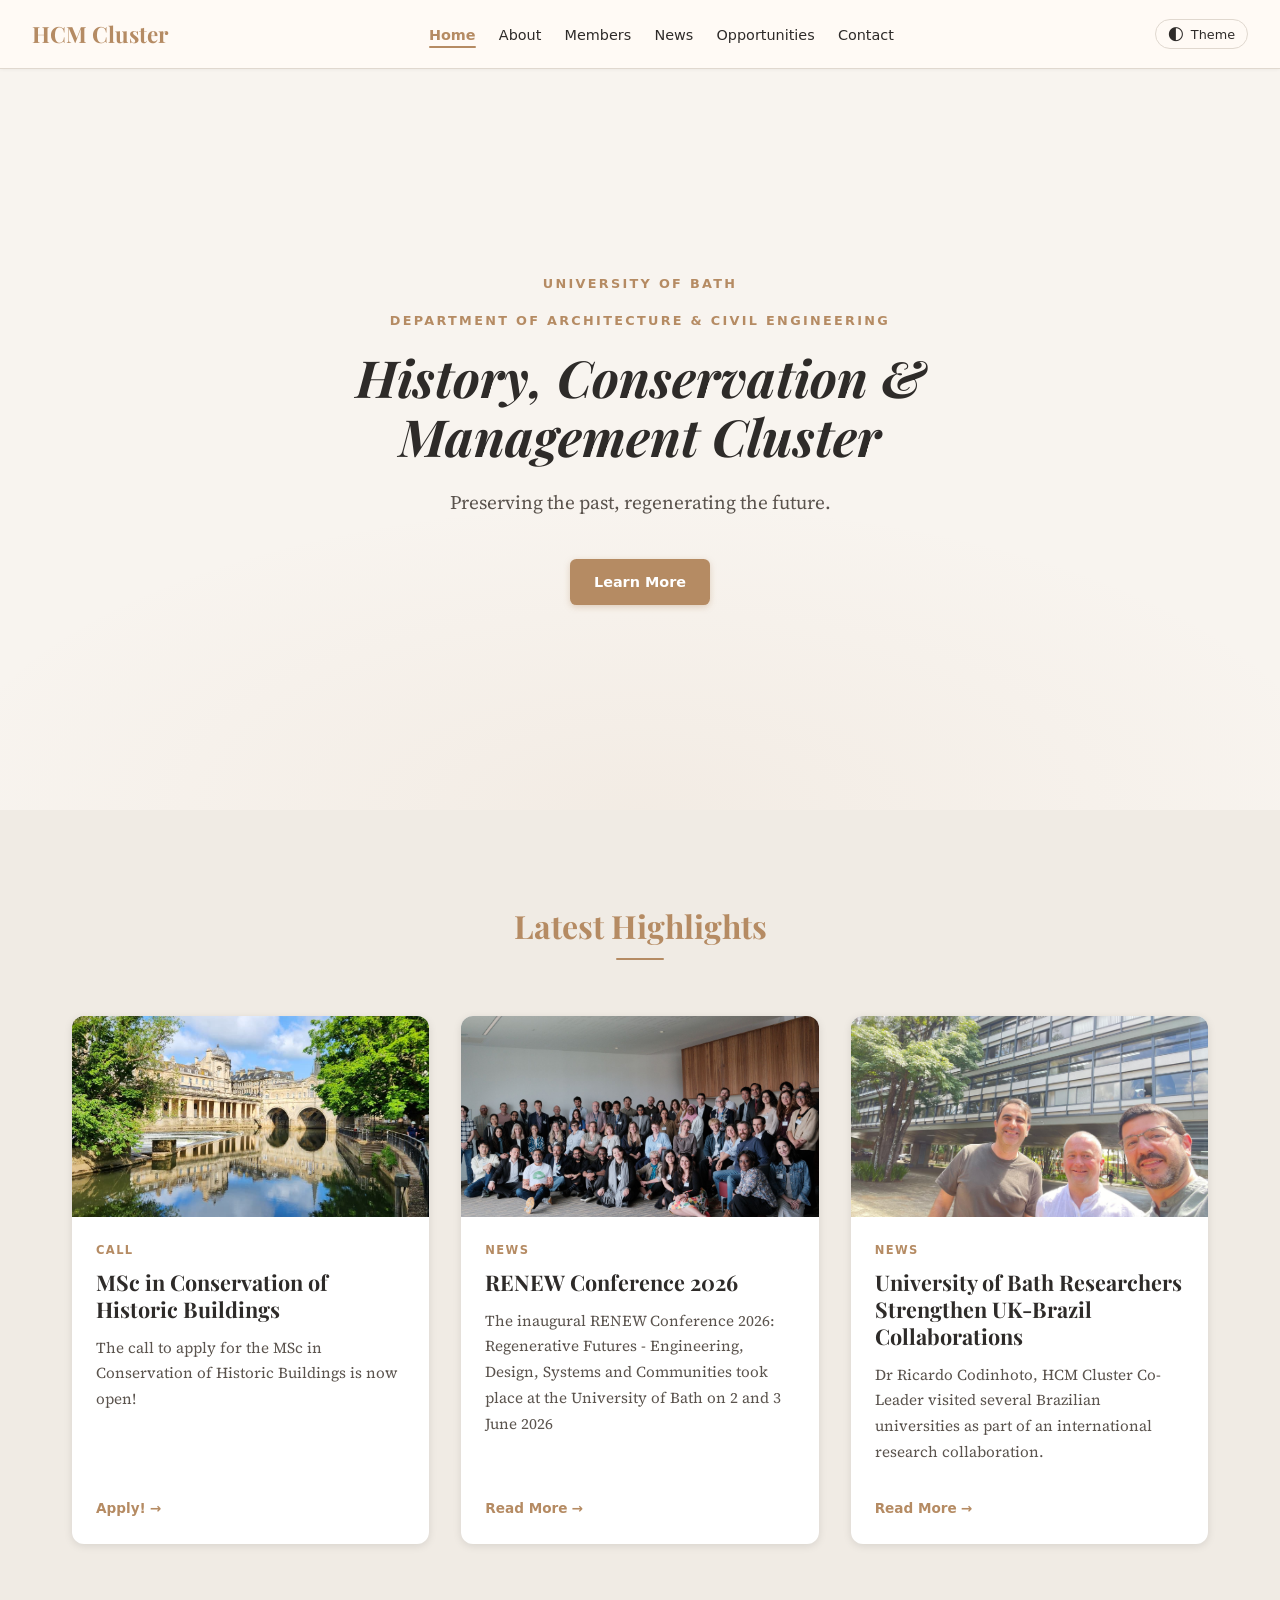
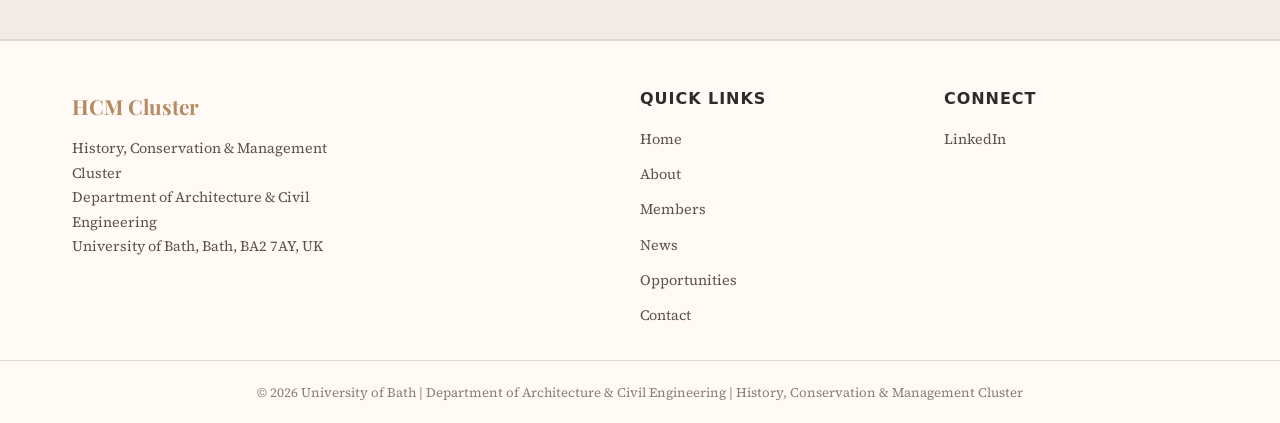
==== commit ac882935: "Added RENEW Conference 2026 to News page" ====
--- a/index.html
+++ b/index.html
@@ -3,12 +3,74 @@
   <head>
     <meta charset="UTF-8" />
     <meta name="viewport" content="width=device-width, initial-scale=1.0" />
-    <meta name="description" content="Home of the History, Conservation and Management Cluster at the University of Bath." />
+    <title>Home | History, Conservation &amp; Management Cluster | Department of Architecture &amp; Civil Engineering | University of Bath</title>
+    <meta name="description" content="The History, Conservation and Management Cluster at the Department of Architecture and Civil Engineering, University of Bath, advances research and education in the history, conservation, and management of historic buildings. Explore our MSc programme, research highlights, and collaboration opportunities." />
     <meta name="author" content="History, Conservation and Management Cluster, Department of Architecture and Civil Engineering, University of Bath">
     <meta name="robots" content="index, follow">
     <meta name="keywords" content="conservation of historic buildings, conservation engineering, heritage conservation, built heritage, cultural heritage management, architectural conservation, historic structures, heritage engineering, structural conservation, structural assessment of historic buildings, earthen construction, structural stone, masonry structures, traditional materials, building pathology, moisture in buildings, durability of materials, sustainable construction, regenerative design, zero carbon construction, circular economy construction, low carbon materials, climate resilience in heritage, adaptive reuse of buildings, digital twins for heritage, human-centric digital twins, heritage digitalisation, BIM for heritage, FAIR data principles, smart heritage systems, MSc Conservation of Historic Buildings, postgraduate heritage conservation, conservation engineering education, University of Bath heritage research, civil engineering heritage, heritage research collaboration, industry partnerships heritage, heritage consultancy, conservation projects UK, University of Bath, Bath UK heritage, UK conservation engineering, heritage research UK">
-    <title>Home | History, Conservation & Management Cluster</title>
+    
     <link rel="icon" type="image/png" href="assets/favicon/favicon.ico">
+
+    <!-- Canonical URL — prevents duplicate-content penalties. -->
+    <link rel="canonical" href="https://uob-fed-dace-hcmc.github.io/index.html" />
+
+    <!-- =====================================================
+         SEO: Open Graph (Facebook, LinkedIn previews)
+    ===================================================== -->
+    <meta property="og:type"        content="website" />
+    <meta property="og:site_name"   content="History, Conservation &amp; Management Cluster, Department of Architecture &amp; Civil Engineering, University of Bath" />
+    <meta property="og:title"       content="History, Conservation &amp; Management Cluster | Department of Architecture &amp; Civil Engineering | University of Bath" />
+    <meta property="og:description" content="Advancing research and education in the history, conservation and management of historic buildings. Based at the Department of Architecture &amp; Civil Engineering, University of Bath." />
+    <meta property="og:url"         content="https://uob-fed-dace-hcmc.github.io/index.html" />
+    <meta property="og:image"       content="https://uob-fed-dace-hcmc.github.io/assets/images/og-image.jpg" />
+    <meta property="og:image:alt"   content="History, Conservation &amp; Management Cluster | Department of Architecture &amp; Civil Engineering | University of Bath" />
+    <meta property="og:locale"      content="en_GB" />
+
+    <!-- =====================================================
+         SEO: Twitter / X Card
+    ===================================================== -->
+    <meta name="twitter:card"        content="summary_large_image" />
+    <meta name="twitter:title"       content="History, Conservation &amp; Management Cluster | Department of Architecture &amp; Civil Engineering | University of Bath" />
+    <meta name="twitter:description" content="Advancing research and education in the history, conservation and management of historic buildings." />
+    <meta name="twitter:image"       content="https://uob-fed-dace-hcmc.github.io/assets/images/og-image.jpg" />
+
+    <!-- =====================================================
+         SEO: JSON-LD Structured Data (Schema.org)
+         Helps Google understand your organisation and
+         enables rich results in search.
+    ===================================================== -->
+    <script type="application/ld+json">
+    {
+      "@context": "https://schema.org",
+      "@type": "ResearchOrganization",
+      "name": "History, Conservation and Management Cluster",
+      "alternateName": "HCM Cluster",
+      "url": "https://uob-fed-dace-hcmc.github.io/",
+      "logo": "https://uob-fed-dace-hcmc.github.io/assets/images/og-image.jpg",
+      "description": "A research cluster at the Department of Architecture and Civil Engineering, University of Bath, advancing knowledge in the history, conservation and management of historic buildings.",
+      "parentOrganization": {
+        "@type": "CollegeOrUniversity",
+        "name": "University of Bath",
+        "url": "https://www.bath.ac.uk",
+        "address": {
+          "@type": "PostalAddress",
+          "streetAddress": "Claverton Down",
+          "addressLocality": "Bath",
+          "postalCode": "BA2 7AY",
+          "addressCountry": "GB"
+        }
+      },
+      "knowsAbout": [
+        "Historic Building Conservation",
+        "Heritage Management",
+        "Architectural History",
+        "Regenerative Conservation"
+      ],
+      "sameAs": [
+        "https://www.linkedin.com/company/history-conservation-and-management-cluster/about/?viewAsMember=true",
+      ]
+    }
+    </script>
 
     <!-- Google Fonts: Playfair Display (headings) + Source Serif 4 (body) -->
     <link rel="preconnect" href="https://fonts.googleapis.com" />
@@ -22,7 +84,7 @@
   <body>
     <!-- ===================== HEADER ===================== -->
     <header class="navbar" role="banner">
-      <a href="index.html" class="logo" aria-label="HCM Cluster home">HCM Cluster</a>
+      <a href="index.html" class="logo" aria-label="HCM Cluster — go to homepage">HCM Cluster</a>
 
       <nav aria-label="Primary navigation">
         <ul class="nav-links" id="nav-links">
@@ -71,62 +133,48 @@
           <h2 id="highlights-heading" class="section-title">Latest Highlights</h2>
 
           <div class="cards-grid">
-            <article class="card">
+
+          <article class="card">
               <div class="card-img-wrap">
-                <img
-                  src="assets/images/corsham_visit_2026.jpeg"
-                  alt="Academic staff and students examining a historic building facade"
-                  loading="lazy"
-                />
-              </div>
-              <div class="card-body">
-                <span class="card-tag">News</span>
-                <h3>Field visit to Corsham</h3>
-                <p>Students on the MSc in Conservation of Historic Buildings have started their conservation project. </p>
-                <a href="news.html" class="card-link" aria-label="Read more about the MSc conservation project">
-                  Read More <span aria-hidden="true">→</span>
-                </a>
-              </div>
-            </article>
-
-            <article class="card">
-              <div class="card-img-wrap">
-                <img
-                  src="assets/images/bath_pultney_bridge.jpeg"
-                  alt="MSc in Conservation of Historic Buildings"
-                  loading="lazy"
-                />
+                <img src="assets/images/bath_pultney_bridge.jpeg" alt="MSc in Conservation of Historic Buildings" loading="lazy"/>
               </div>
               <div class="card-body">
                 <span class="card-tag">Call</span>
                 <h3>MSc in Conservation of Historic Buildings</h3>
-                <p>
-                  The call to apply for the MSc in Conservation of Historic Buildings is now open!
-                </p>
-                <a href="https://www.bath.ac.uk/courses/postgraduate-2026/taught-postgraduate-courses/msc-conservation-of-historic-buildings/" class="card-link" aria-label="Apply for the new version of the MSc in Conservation of Historic Buildings">
-                  Apply! <span aria-hidden="true">→</span>
-                </a>
+                <p>The call to apply for the MSc in Conservation of Historic Buildings is now open!</p>
+                <a href="https://www.bath.ac.uk/courses/postgraduate-2026/taught-postgraduate-courses/msc-conservation-of-historic-buildings/" class="card-link" aria-label="Apply for the new version of the MSc in Conservation of Historic Buildings" target="_blank">
+                  Apply! <span aria-hidden="true">→</span></a>
               </div>
             </article>
 
             <article class="card">
               <div class="card-img-wrap">
-                <img
-                  src="assets/images/renew_conference_2026.png"
-                  alt="Flyer of RENEW Conference 2026 in Bath, UK"
-                  loading="lazy"
-                />
+                <img src="assets/images/news/renew2026.jpeg" alt="RENEW Conference 2026 in Bath, UK" loading="lazy"/>
               </div>
               <div class="card-body">
-                <span class="card-tag">Event</span>
-                <h3>Upcoming Conference</h3>
-                <p>Join us for the Inaugural Conference on Regenerative Futures (RENEW 2026) in Bath, UK.</p>
-                <a href="https://renewconf.weebly.com/" class="card-link" aria-label="Learn more about RENEW 2026">
-                  Learn More <span aria-hidden="true">→</span>
-                </a>
+                <span class="card-tag">News</span>
+                <h3>RENEW Conference 2026</h3>
+                <p>The inaugural RENEW Conference 2026: Regenerative Futures - Engineering, Design, Systems and Communities took place at the University of Bath on 2 and 3 June 2026</p>
+                <a href="news.html" class="card-link" aria-label="Learn more about RENEW 2026" target="_blank">
+                  Read More <span aria-hidden="true">→</span></a>
               </div>
             </article>
+          
+            <article class="card">
+              <div class="card-img-wrap">
+                <img src="assets/images/news/Paul_Marcio_Ricardo_USP_BuildingONE.jpeg" alt="Ricardo Visiting Brazil" loading="lazy"/>
+              </div>
+              <div class="card-body">
+                <span class="card-tag">News</span>
+                <h3>University of Bath Researchers Strengthen UK-Brazil Collaborations</h3>
+                <p>Dr Ricardo Codinhoto, HCM Cluster Co-Leader visited several Brazilian universities as part of an international research collaboration.</p>
+                <a href="news.html" class="card-link" aria-label="Read more about Ricardo's visit to Brazil">
+                  Read More <span aria-hidden="true">→</span></a>
+              </div>
+            </article>            
+
           </div>
+
         </div>
       </section>
     </main>
@@ -159,7 +207,7 @@
           <h4>Connect</h4>
           <ul>
             <li>
-              <a href="https://www.linkedin.com/company/history-conservation-and-management-cluster/?viewAsMember=true" aria-label="HCM Cluster on LinkedIn" rel="noopener noreferrer">
+              <a href="https://www.linkedin.com/company/history-conservation-and-management-cluster/?viewAsMember=true" aria-label="HCM Cluster on LinkedIn" rel="noopener noreferrer" target="_blank">
                 LinkedIn
               </a>
             </li>
@@ -169,7 +217,7 @@
 
       <div class="footer-bottom">
         <p>
-          &copy; <span id="footer-year">2025</span> University of Bath | Department of Architecture &amp; Civil Engineering |
+          &copy; <span id="footer-year">2026</span> University of Bath | Department of Architecture &amp; Civil Engineering |
           History, Conservation &amp; Management Cluster
         </p>
       </div>
--- a/css/style.css
+++ b/css/style.css
@@ -1179,3 +1179,1084 @@
   .opportunity-grid   { gap: 2.5rem; }
   .research-themes    { gap: 2rem; }
 }
+
+
+/* ==============================
+   ABOUT PAGE — additional styles
+============================== */
+
+/* Screen-reader-only utility (used for visually hidden headings) */
+.sr-only {
+  position: absolute;
+  width: 1px;
+  height: 1px;
+  padding: 0;
+  margin: -1px;
+  overflow: hidden;
+  clip: rect(0, 0, 0, 0);
+  white-space: nowrap;
+  border: 0;
+}
+
+/* Mission + Vision side by side */
+.about-mv-grid {
+  display: grid;
+  grid-template-columns: 1fr 1fr;
+  gap: 1.5rem;
+}
+
+@media (max-width: 768px) {
+  .about-mv-grid { grid-template-columns: 1fr; }
+}
+
+/* Focus area cards with icon */
+.focus-card {
+  background-color: var(--card-bg);
+  border-radius: var(--radius-md);
+  box-shadow: var(--shadow-md);
+  padding: 2rem 1.5rem;
+  text-align: center;
+  display: flex;
+  flex-direction: column;
+  align-items: center;
+  gap: 1rem;
+  transition: transform 0.3s ease, box-shadow 0.3s ease;
+}
+
+.focus-card:hover {
+  transform: translateY(-5px);
+  box-shadow: var(--shadow-lg);
+}
+
+.focus-icon {
+  width: 56px;
+  height: 56px;
+  color: var(--accent-color);
+  background-color: var(--accent-subtle);
+  border-radius: 50%;
+  display: flex;
+  align-items: center;
+  justify-content: center;
+  padding: 12px;
+  flex-shrink: 0;
+}
+
+.focus-icon svg {
+  width: 100%;
+  height: 100%;
+}
+
+.focus-card h3 { margin-bottom: 0; }
+.focus-card p  { font-size: 0.95rem; max-width: none; margin: 0; }
+
+/* MSc Programme two-column section */
+.about-msc {
+  display: grid;
+  grid-template-columns: 1fr 1fr;
+  gap: 3rem;
+  align-items: center;
+  background-color: var(--card-bg);
+  border-radius: var(--radius-md);
+  box-shadow: var(--shadow-md);
+  padding: 2.5rem 2.5rem;
+}
+
+@media (max-width: 900px) {
+  .about-msc {
+    grid-template-columns: 1fr;
+  }
+  .about-msc-img { order: -1; } /* image above text on mobile */
+}
+
+.about-msc-text .card-tag { display: block; margin-bottom: 0.5rem; }
+.about-msc-text h2 { margin-bottom: 1rem; }
+.about-msc-text p  { max-width: none; }
+
+.msc-features {
+  list-style: none;
+  padding: 0;
+  margin: 1.25rem 0 1.75rem;
+  display: flex;
+  flex-direction: column;
+  gap: 0.65rem;
+}
+
+.msc-features li {
+  font-size: 0.95rem;
+  color: var(--text-secondary);
+  padding-left: 1.4rem;
+  position: relative;
+  line-height: 1.6;
+}
+
+.msc-features li::before {
+  content: "→";
+  position: absolute;
+  left: 0;
+  color: var(--accent-color);
+  font-weight: 700;
+}
+
+.about-msc-img img {
+  width: 100%;
+  height: 100%;
+  object-fit: cover;
+  border-radius: var(--radius-md);
+  display: block;
+}
+
+/* Research theme cards */
+.theme-card {
+  background-color: var(--bg-alt);
+  border-left: 4px solid var(--accent-color);
+  border-radius: 0 var(--radius-md) var(--radius-md) 0;
+  padding: 1.5rem 1.75rem;
+  transition: background-color 0.25s ease, transform 0.25s ease;
+}
+
+.theme-card:hover {
+  background-color: var(--accent-subtle);
+  transform: translateX(4px);
+}
+
+.theme-card h3 { font-size: 1.1rem; margin-bottom: 0.5rem; }
+.theme-card p  { font-size: 0.95rem; margin: 0; max-width: none; }
+
+/* CTA button group */
+.cta-buttons {
+  display: flex;
+  flex-wrap: wrap;
+  justify-content: center;
+  gap: 1rem;
+  margin-top: 0.5rem;
+}
+
+
+/* ==============================
+   MEMBERS PAGE — additional styles
+============================== */
+
+/* Section intro paragraph (used above PhD/Affiliates grids) */
+.section-intro {
+  text-align: center;
+  max-width: 72ch;
+  margin: -1rem auto 2rem;
+  font-size: 1rem;
+  color: var(--text-secondary);
+}
+
+/* ── Cluster Leaders ── */
+.leaders-grid {
+  display: grid;
+  grid-template-columns: 1fr 1fr;
+  gap: 2rem;
+}
+
+@media (max-width: 900px) {
+  .leaders-grid { grid-template-columns: 1fr; }
+}
+
+.leader-card {
+  display: grid;
+  grid-template-columns: 200px 1fr;
+  gap: 2rem;
+  align-items: start;
+  background-color: var(--card-bg);
+  border-radius: var(--radius-md);
+  box-shadow: var(--shadow-md);
+  padding: 2rem;
+  transition: transform 0.3s ease, box-shadow 0.3s ease;
+}
+
+.leader-card:hover {
+  transform: translateY(-4px);
+  box-shadow: var(--shadow-lg);
+}
+
+@media (max-width: 640px) {
+  .leader-card {
+    grid-template-columns: 1fr;
+  }
+}
+
+.leader-img-wrap {
+  aspect-ratio: 1 / 1;
+  overflow: hidden;
+  border-radius: var(--radius-md);
+  background-color: var(--bg-alt);
+}
+
+.leader-img-wrap img {
+  width: 100%;
+  height: 100%;
+  object-fit: cover;
+  border-radius: var(--radius-md);
+  display: block;
+}
+
+[data-theme="dark"] .leader-img-wrap img { filter: brightness(0.88); }
+
+.leader-body .card-tag  { display: block; margin-bottom: 0.5rem; }
+.leader-body h3         { color: var(--accent-color); font-size: 1.3rem; margin-bottom: 0.2rem; }
+.leader-body .member-role { font-family: var(--font-ui); font-size: 0.9rem; font-weight: 600; color: var(--text-muted); margin-bottom: 0.75rem; }
+.leader-body .member-bio  { font-size: 0.95rem; color: var(--text-secondary); max-width: none; margin-bottom: 1rem; }
+
+/* ── Core member cards — consistent image container ── */
+.member-img-wrap {
+  aspect-ratio: 1 / 1;
+  overflow: hidden;
+  border-radius: var(--radius-md) var(--radius-md) 0 0;
+  background-color: var(--bg-alt);
+  width: 100%;
+}
+
+.member-img-wrap img {
+  width: 100%;
+  height: 100%;
+  object-fit: cover;
+  border-radius: 0;
+  display: block;
+  transition: transform 0.4s ease;
+}
+
+.member-card:hover .member-img-wrap img {
+  transform: scale(1.04);
+}
+
+[data-theme="dark"] .member-img-wrap img { filter: brightness(0.88); }
+
+/* Override old direct img rule inside member-card */
+.member-card > img { display: none; } /* hide if any old direct img slips through */
+
+.member-card { overflow: hidden; padding: 0; }
+
+.member-card h3,
+.member-card .member-role,
+.member-card .member-bio,
+.member-card .member-links {
+  padding-left: 1.5rem;
+  padding-right: 1.5rem;
+}
+
+.member-card h3 {
+  padding-top: 1.25rem;
+  color: var(--accent-color);
+  font-size: 1.15rem;
+  margin-bottom: 0.15rem;
+}
+
+.member-card .member-role {
+  font-family: var(--font-ui);
+  font-size: 0.85rem;
+  font-weight: 600;
+  color: var(--text-muted);
+  max-width: none;
+  margin-bottom: 0.6rem;
+}
+
+.member-card .member-bio {
+  font-size: 0.9rem;
+  color: var(--text-secondary);
+  max-width: none;
+  margin-bottom: 0.75rem;
+}
+
+.member-card .member-links {
+  padding-bottom: 1.5rem;
+}
+
+/* ── Placeholder card (PhD / Affiliates) ── */
+.placeholder-card { opacity: 0.75; }
+
+.member-img-placeholder {
+  width: 100%;
+  height: 100%;
+  display: flex;
+  align-items: center;
+  justify-content: center;
+  background-color: var(--bg-alt);
+  color: var(--text-muted);
+}
+
+.member-img-placeholder svg {
+  width: 50%;
+  height: 50%;
+}
+
+/* ── Affiliates grid — compact horizontal cards ── */
+.affiliates-grid {
+  display: grid;
+  grid-template-columns: repeat(auto-fit, minmax(280px, 1fr));
+  gap: 1.25rem;
+}
+
+.affiliate-card {
+  display: flex;
+  align-items: center;
+  gap: 1.25rem;
+  background-color: var(--bg-alt);
+  border-radius: var(--radius-md);
+  padding: 1.25rem 1.5rem;
+  transition: background-color 0.25s ease, transform 0.25s ease;
+}
+
+.affiliate-card:hover {
+  background-color: var(--accent-subtle);
+  transform: translateX(4px);
+}
+
+.affiliate-avatar {
+  width: 52px;
+  height: 52px;
+  border-radius: 50%;
+  background-color: var(--card-bg);
+  color: var(--text-muted);
+  display: flex;
+  align-items: center;
+  justify-content: center;
+  flex-shrink: 0;
+  padding: 10px;
+}
+
+.affiliate-avatar svg { width: 100%; height: 100%; }
+
+.affiliate-body h3 {
+  font-size: 1rem;
+  color: var(--accent-color);
+  margin-bottom: 0.1rem;
+}
+
+.affiliate-body .member-role {
+  font-size: 0.82rem;
+  font-family: var(--font-ui);
+  font-weight: 600;
+  color: var(--text-muted);
+  max-width: none;
+  margin-bottom: 0.3rem;
+}
+
+.affiliate-body .member-bio {
+  font-size: 0.88rem;
+  color: var(--text-secondary);
+  max-width: none;
+  margin: 0;
+}
+
+/* CTA button group (shared with about page) */
+.cta-buttons {
+  display: flex;
+  flex-wrap: wrap;
+  justify-content: center;
+  gap: 1rem;
+  margin-top: 0.5rem;
+}
+
+/* Affiliate card — photo avatar variant */
+.affiliate-avatar--photo {
+  padding: 0;
+  overflow: hidden;
+  background: none;
+}
+
+.affiliate-avatar--photo img {
+  width: 100%;
+  height: 100%;
+  object-fit: cover;
+  border-radius: 50%;
+  display: block;
+}
+
+[data-theme="dark"] .affiliate-avatar--photo img {
+  filter: brightness(0.88);
+}
+
+/* Small button variant for affiliate cards */
+.btn-sm {
+  font-size: 0.78rem;
+  padding: 0.4rem 0.9rem;
+  margin-top: 0.6rem;
+  display: inline-flex;
+}
+
+
+/* ==============================
+   NEWS PAGE — additional styles
+============================== */
+
+/* ── Filter bar ── */
+.news-filter-bar {
+  display: flex;
+  flex-wrap: wrap;
+  gap: 0.5rem;
+  background-color: var(--card-bg);
+  border-radius: var(--radius-md);
+  padding: 1rem 1.25rem;
+  box-shadow: var(--shadow-sm);
+  border: 1px solid var(--border-color);
+}
+
+.news-filter-btn {
+  font-family: var(--font-ui);
+  font-size: 0.82rem;
+  font-weight: 600;
+  padding: 0.4rem 1rem;
+  border-radius: 2rem;
+  border: 1.5px solid var(--border-color);
+  background: transparent;
+  color: var(--text-secondary);
+  cursor: pointer;
+  transition: background-color 0.2s ease, color 0.2s ease, border-color 0.2s ease;
+  white-space: nowrap;
+}
+
+.news-filter-btn:hover {
+  border-color: var(--accent-color);
+  color: var(--accent-color);
+  background-color: var(--accent-subtle);
+}
+
+.news-filter-btn.active {
+  background-color: var(--accent-color);
+  color: #fff;
+  border-color: var(--accent-color);
+}
+
+/* ── News feed container ── */
+.news-feed {
+  display: flex;
+  flex-direction: column;
+  gap: 1.75rem;
+}
+
+/* ── Standard news card ── */
+.news-card {
+  background-color: var(--card-bg);
+  border-radius: var(--radius-md);
+  box-shadow: var(--shadow-md);
+  overflow: hidden;
+  display: grid;
+  /* text-only: single column; with image: image left, text right on wide screens */
+  grid-template-columns: 1fr;
+  transition: transform 0.3s ease, box-shadow 0.3s ease;
+}
+
+.news-card:hover {
+  transform: translateY(-3px);
+  box-shadow: var(--shadow-lg);
+}
+
+/* Cards with images — side-by-side on desktop */
+.news-card:has(.news-card-img) {
+  grid-template-columns: 320px 1fr;
+}
+
+@media (max-width: 768px) {
+  .news-card:has(.news-card-img) {
+    grid-template-columns: 1fr;
+  }
+}
+
+/* ── Featured card — full-width stacked layout ── */
+.news-card--featured {
+  border-left: 4px solid var(--accent-color);
+  grid-template-columns: 1fr !important; /* always stacked */
+}
+
+.news-card--featured .news-card-img {
+  aspect-ratio: 16 / 7;
+  max-height: 420px;
+}
+
+.news-card--featured .news-card-body {
+  padding: 2rem 2.25rem 2rem;
+}
+
+.news-card--featured h3 {
+  font-size: clamp(1.2rem, 3vw, 1.6rem);
+}
+
+/* ── Card image ── */
+.news-card-img {
+  overflow: hidden;
+  background-color: var(--bg-alt);
+  aspect-ratio: 16 / 9;
+}
+
+.news-card-img img {
+  width: 100%;
+  height: 100%;
+  object-fit: cover;
+  border-radius: 0;
+  display: block;
+  transition: transform 0.45s ease;
+}
+
+.news-card:hover .news-card-img img {
+  transform: scale(1.04);
+}
+
+/* ── Card body ── */
+.news-card-body {
+  padding: 1.5rem 1.75rem 1.75rem;
+  display: flex;
+  flex-direction: column;
+  gap: 0.65rem;
+}
+
+.news-card-meta {
+  display: flex;
+  align-items: center;
+  gap: 0.75rem;
+  flex-wrap: wrap;
+}
+
+.news-card-meta time {
+  font-family: var(--font-ui);
+  font-size: 0.82rem;
+  color: var(--text-muted);
+}
+
+.news-card-body h3 {
+  font-size: clamp(1.05rem, 2vw, 1.25rem);
+  color: var(--text-color);
+  margin: 0;
+  line-height: 1.3;
+}
+
+.news-card-body p {
+  font-size: 0.95rem;
+  color: var(--text-secondary);
+  max-width: none;
+  margin: 0;
+}
+
+.news-card-location {
+  font-family: var(--font-ui);
+  font-size: 0.85rem;
+  color: var(--text-muted);
+  display: flex;
+  align-items: center;
+  gap: 0.35rem;
+}
+
+/* Key dates list inside featured card */
+.news-card-dates {
+  list-style: none;
+  padding: 0.9rem 1.1rem;
+  margin: 0.25rem 0;
+  background-color: var(--bg-alt);
+  border-radius: var(--radius-sm);
+  display: flex;
+  flex-direction: column;
+  gap: 0.35rem;
+}
+
+.news-card-dates li {
+  font-size: 0.9rem;
+  color: var(--text-secondary);
+  padding-left: 1.25rem;
+  position: relative;
+}
+
+.news-card-dates li::before {
+  content: "→";
+  position: absolute;
+  left: 0;
+  color: var(--accent-color);
+  font-weight: 700;
+  font-size: 0.8rem;
+}
+
+/* News card action buttons */
+.news-card-actions {
+  display: flex;
+  flex-wrap: wrap;
+  gap: 0.75rem;
+  margin-top: 0.25rem;
+}
+
+/* ── Hidden card (filtered out) ── */
+.news-card[hidden] {
+  display: none;
+}
+
+/* ── No results message ── */
+.news-no-results {
+  text-align: center;
+  padding: 3rem 1rem;
+  color: var(--text-muted);
+  font-style: italic;
+  background-color: var(--bg-alt);
+  border-radius: var(--radius-md);
+  border: 2px dashed var(--border-color);
+}
+
+.news-no-results p { margin: 0; max-width: none; }
+
+
+/* ==============================
+   OPPORTUNITIES PAGE — additional styles
+============================== */
+
+/* ── Jump navigation ── */
+.opp-jump-nav {
+  display: flex;
+  align-items: center;
+  flex-wrap: wrap;
+  gap: 0.6rem 1rem;
+  background-color: var(--card-bg);
+  border-radius: var(--radius-md);
+  padding: 1rem 1.5rem;
+  box-shadow: var(--shadow-sm);
+  border: 1px solid var(--border-color);
+}
+
+.opp-jump-label {
+  font-family: var(--font-ui);
+  font-size: 0.8rem;
+  font-weight: 700;
+  letter-spacing: 0.06em;
+  text-transform: uppercase;
+  color: var(--text-muted);
+  white-space: nowrap;
+}
+
+.opp-jump-nav ul {
+  display: flex;
+  flex-wrap: wrap;
+  gap: 0.4rem 0.75rem;
+  list-style: none;
+  padding: 0;
+  margin: 0;
+}
+
+.opp-jump-nav a {
+  font-family: var(--font-ui);
+  font-size: 0.85rem;
+  font-weight: 500;
+  color: var(--accent-color);
+  text-decoration: none;
+  padding: 0.25rem 0;
+  border-bottom: 1px solid transparent;
+  transition: border-color 0.2s ease;
+}
+
+.opp-jump-nav a:hover {
+  border-bottom-color: var(--accent-color);
+  text-decoration: none;
+}
+
+/* ── Opportunity grid ── */
+.opp-grid {
+  display: grid;
+  grid-template-columns: 1fr;
+  gap: 1.75rem;
+}
+
+/* Collaboration section uses a 2-col grid on wider screens */
+.opp-grid--collab {
+  grid-template-columns: repeat(auto-fit, minmax(300px, 1fr));
+}
+
+/* ── Opportunity card ── */
+.opp-card {
+  background-color: var(--card-bg);
+  border-radius: var(--radius-md);
+  box-shadow: var(--shadow-md);
+  padding: 2rem 2rem 1.75rem;
+  display: flex;
+  flex-direction: column;
+  gap: 1rem;
+  transition: transform 0.3s ease, box-shadow 0.3s ease;
+  border-left: 4px solid transparent;
+}
+
+.opp-card:hover {
+  transform: translateY(-3px);
+  box-shadow: var(--shadow-lg);
+}
+
+/* Featured card (MSc) — accent left border + background tint */
+.opp-card--featured {
+  border-left-color: var(--accent-color);
+  background-color: var(--card-bg);
+}
+
+/* Collaboration cards — subtler style */
+.opp-card--collab {
+  border-left-color: var(--accent-color);
+  background-color: var(--bg-alt);
+}
+
+/* Closed opportunity — greyed out */
+.opp-card[data-status="closed"] {
+  opacity: 0.55;
+  pointer-events: none;
+  filter: grayscale(0.4);
+}
+
+.opp-card-header {
+  display: flex;
+  align-items: center;
+  justify-content: space-between;
+  flex-wrap: wrap;
+  gap: 0.5rem;
+}
+
+.opp-card h3 {
+  font-size: clamp(1.1rem, 2vw, 1.3rem);
+  color: var(--text-color);
+  margin: 0;
+}
+
+.opp-org {
+  font-family: var(--font-ui);
+  font-size: 0.85rem;
+  font-weight: 500;
+  color: var(--text-muted);
+  max-width: none;
+  margin: 0;
+}
+
+/* Status badge */
+.opp-status {
+  font-family: var(--font-ui);
+  font-size: 0.72rem;
+  font-weight: 700;
+  letter-spacing: 0.08em;
+  text-transform: uppercase;
+  padding: 0.25rem 0.65rem;
+  border-radius: 2rem;
+  white-space: nowrap;
+}
+
+.opp-status--open {
+  background-color: #e8f5ee;
+  color: #1e7e44;
+}
+
+.opp-status--closed {
+  background-color: var(--bg-alt);
+  color: var(--text-muted);
+}
+
+[data-theme="dark"] .opp-status--open {
+  background-color: rgba(30, 126, 68, 0.2);
+  color: #6fcf97;
+}
+
+/* Highlights list inside opp-card */
+.opp-highlights {
+  list-style: none;
+  padding: 0;
+  margin: 0;
+  display: flex;
+  flex-direction: column;
+  gap: 0.4rem;
+}
+
+.opp-highlights li {
+  font-size: 0.92rem;
+  color: var(--text-secondary);
+  padding-left: 1.4rem;
+  position: relative;
+  line-height: 1.55;
+}
+
+.opp-highlights li::before {
+  content: "✓";
+  position: absolute;
+  left: 0;
+  color: var(--accent-color);
+  font-weight: 700;
+  font-size: 0.85rem;
+}
+
+/* Deadline badges */
+.opp-deadlines {
+  display: flex;
+  flex-wrap: wrap;
+  gap: 0.75rem 1.5rem;
+  padding: 1rem 1.25rem;
+  background-color: var(--bg-alt);
+  border-radius: var(--radius-sm);
+}
+
+.deadline-item {
+  display: flex;
+  flex-direction: column;
+  gap: 0.2rem;
+}
+
+.deadline-label {
+  font-family: var(--font-ui);
+  font-size: 0.72rem;
+  font-weight: 700;
+  letter-spacing: 0.07em;
+  text-transform: uppercase;
+  color: var(--text-muted);
+}
+
+.deadline-badge {
+  display: inline-flex;
+  align-items: center;
+  gap: 0.35rem;
+  font-family: var(--font-ui);
+  font-size: 0.9rem;
+  font-weight: 600;
+  color: var(--accent-color);
+  background-color: var(--accent-subtle);
+  padding: 0.3rem 0.75rem;
+  border-radius: var(--radius-sm);
+  border: 1px solid var(--accent-color);
+}
+
+/* Urgent deadline (added by JS when within 28 days) */
+.deadline-badge--urgent {
+  color: #c0392b;
+  background-color: #fdf0ef;
+  border-color: #c0392b;
+}
+
+[data-theme="dark"] .deadline-badge--urgent {
+  color: #e57373;
+  background-color: rgba(192, 57, 43, 0.15);
+  border-color: #e57373;
+}
+
+/* Card action buttons */
+.opp-card-actions {
+  display: flex;
+  flex-wrap: wrap;
+  gap: 0.75rem;
+  margin-top: 0.25rem;
+}
+
+/* ── Empty state ── */
+.opp-empty-state {
+  background-color: var(--bg-alt);
+  border-radius: var(--radius-md);
+  border: 2px dashed var(--border-color);
+  padding: 2.5rem 2rem;
+  text-align: center;
+  display: flex;
+  flex-direction: column;
+  align-items: center;
+  gap: 0.75rem;
+}
+
+.opp-empty-icon {
+  width: 52px;
+  height: 52px;
+  color: var(--text-muted);
+  margin-bottom: 0.25rem;
+}
+
+.opp-empty-icon svg { width: 100%; height: 100%; }
+
+.opp-empty-state h3 {
+  font-size: 1.05rem;
+  color: var(--text-secondary);
+  margin: 0;
+}
+
+.opp-empty-state p {
+  font-size: 0.92rem;
+  color: var(--text-muted);
+  max-width: 56ch;
+  margin: 0;
+}
+
+
+/* ==============================
+   CONTACT PAGE — additional styles
+============================== */
+
+/* Contact detail list with icons */
+.contact-details {
+  list-style: none;
+  padding: 0;
+  margin: 1.25rem 0 2rem;
+  display: flex;
+  flex-direction: column;
+  gap: 1.25rem;
+}
+
+.contact-details li {
+  display: flex;
+  align-items: flex-start;
+  gap: 0.9rem;
+  font-size: 0.95rem;
+  line-height: 1.65;
+  color: var(--text-secondary);
+}
+
+.contact-detail-icon {
+  width: 36px;
+  height: 36px;
+  min-width: 36px;
+  background-color: var(--accent-subtle);
+  border-radius: 50%;
+  display: flex;
+  align-items: center;
+  justify-content: center;
+  color: var(--accent-color);
+  padding: 8px;
+  margin-top: 1px;
+}
+
+.contact-detail-icon svg {
+  width: 100%;
+  height: 100%;
+}
+
+.contact-details strong {
+  display: block;
+  font-family: var(--font-ui);
+  font-size: 0.8rem;
+  font-weight: 700;
+  letter-spacing: 0.06em;
+  text-transform: uppercase;
+  color: var(--text-color);
+  margin-bottom: 0.1rem;
+}
+
+/* What can we help with */
+.contact-topics {
+  background-color: var(--bg-alt);
+  border-radius: var(--radius-md);
+  padding: 1.25rem 1.5rem;
+  margin-top: 0.5rem;
+}
+
+.contact-topics h3 {
+  font-size: 0.9rem;
+  font-family: var(--font-ui);
+  font-weight: 700;
+  letter-spacing: 0.05em;
+  text-transform: uppercase;
+  color: var(--text-color);
+  margin-bottom: 0.75rem;
+}
+
+.topics-list {
+  list-style: none;
+  padding: 0;
+  display: flex;
+  flex-direction: column;
+  gap: 0.45rem;
+}
+
+.topics-list li {
+  font-size: 0.9rem;
+  color: var(--text-secondary);
+  padding-left: 1.25rem;
+  position: relative;
+  line-height: 1.5;
+}
+
+.topics-list li::before {
+  content: "→";
+  position: absolute;
+  left: 0;
+  color: var(--accent-color);
+  font-weight: 700;
+  font-size: 0.8rem;
+}
+
+/* Form field validation error text */
+.field-error {
+  display: block;
+  font-size: 0.82rem;
+  color: #c0392b;
+  margin-top: 0.3rem;
+  min-height: 1.2em;
+  font-family: var(--font-ui);
+}
+
+[data-theme="dark"] .field-error { color: #e57373; }
+
+/* Input invalid state */
+input:invalid:not(:placeholder-shown),
+textarea:invalid:not(:placeholder-shown),
+select:invalid:not(:placeholder-shown) {
+  border-color: #c0392b;
+}
+
+[data-theme="dark"] input:invalid:not(:placeholder-shown),
+[data-theme="dark"] textarea:invalid:not(:placeholder-shown) {
+  border-color: #e57373;
+}
+
+/* Submit button spinner */
+.btn-spinner {
+  width: 16px;
+  height: 16px;
+  border: 2px solid rgba(255,255,255,0.4);
+  border-top-color: #fff;
+  border-radius: 50%;
+  animation: spin 0.7s linear infinite;
+  display: inline-block;
+}
+
+@keyframes spin {
+  to { transform: rotate(360deg); }
+}
+
+.form-actions { align-items: flex-start; }
+
+/* Success / error banners */
+.form-banner {
+  margin-top: 1.5rem;
+  padding: 1rem 1.25rem;
+  border-radius: var(--radius-sm);
+  font-size: 0.95rem;
+  line-height: 1.6;
+}
+
+.form-banner--success {
+  background-color: #eaf7f0;
+  border-left: 4px solid #27ae60;
+  color: #1e6e3f;
+}
+
+.form-banner--error {
+  background-color: #fdf0ef;
+  border-left: 4px solid #c0392b;
+  color: #7b1e17;
+}
+
+[data-theme="dark"] .form-banner--success {
+  background-color: rgba(39, 174, 96, 0.12);
+  color: #6fcf97;
+}
+
+[data-theme="dark"] .form-banner--error {
+  background-color: rgba(192, 57, 43, 0.12);
+  color: #e57373;
+}
+
+/* Google Maps embed — responsive wrapper */
+.map-embed-wrap {
+  position: relative;
+  width: 100%;
+  border-radius: var(--radius-md);
+  overflow: hidden;
+  box-shadow: var(--shadow-md);
+  /* 16:6 aspect ratio — a wide but not too-tall map */
+  aspect-ratio: 16 / 6;
+  margin-top: 1rem;
+}
+
+@media (max-width: 768px) {
+  .map-embed-wrap { aspect-ratio: 4 / 3; }
+}
+
+.map-embed-wrap iframe {
+  position: absolute;
+  inset: 0;
+  width: 100%;
+  height: 100%;
+  border: 0;
+  border-radius: var(--radius-md);
+}
